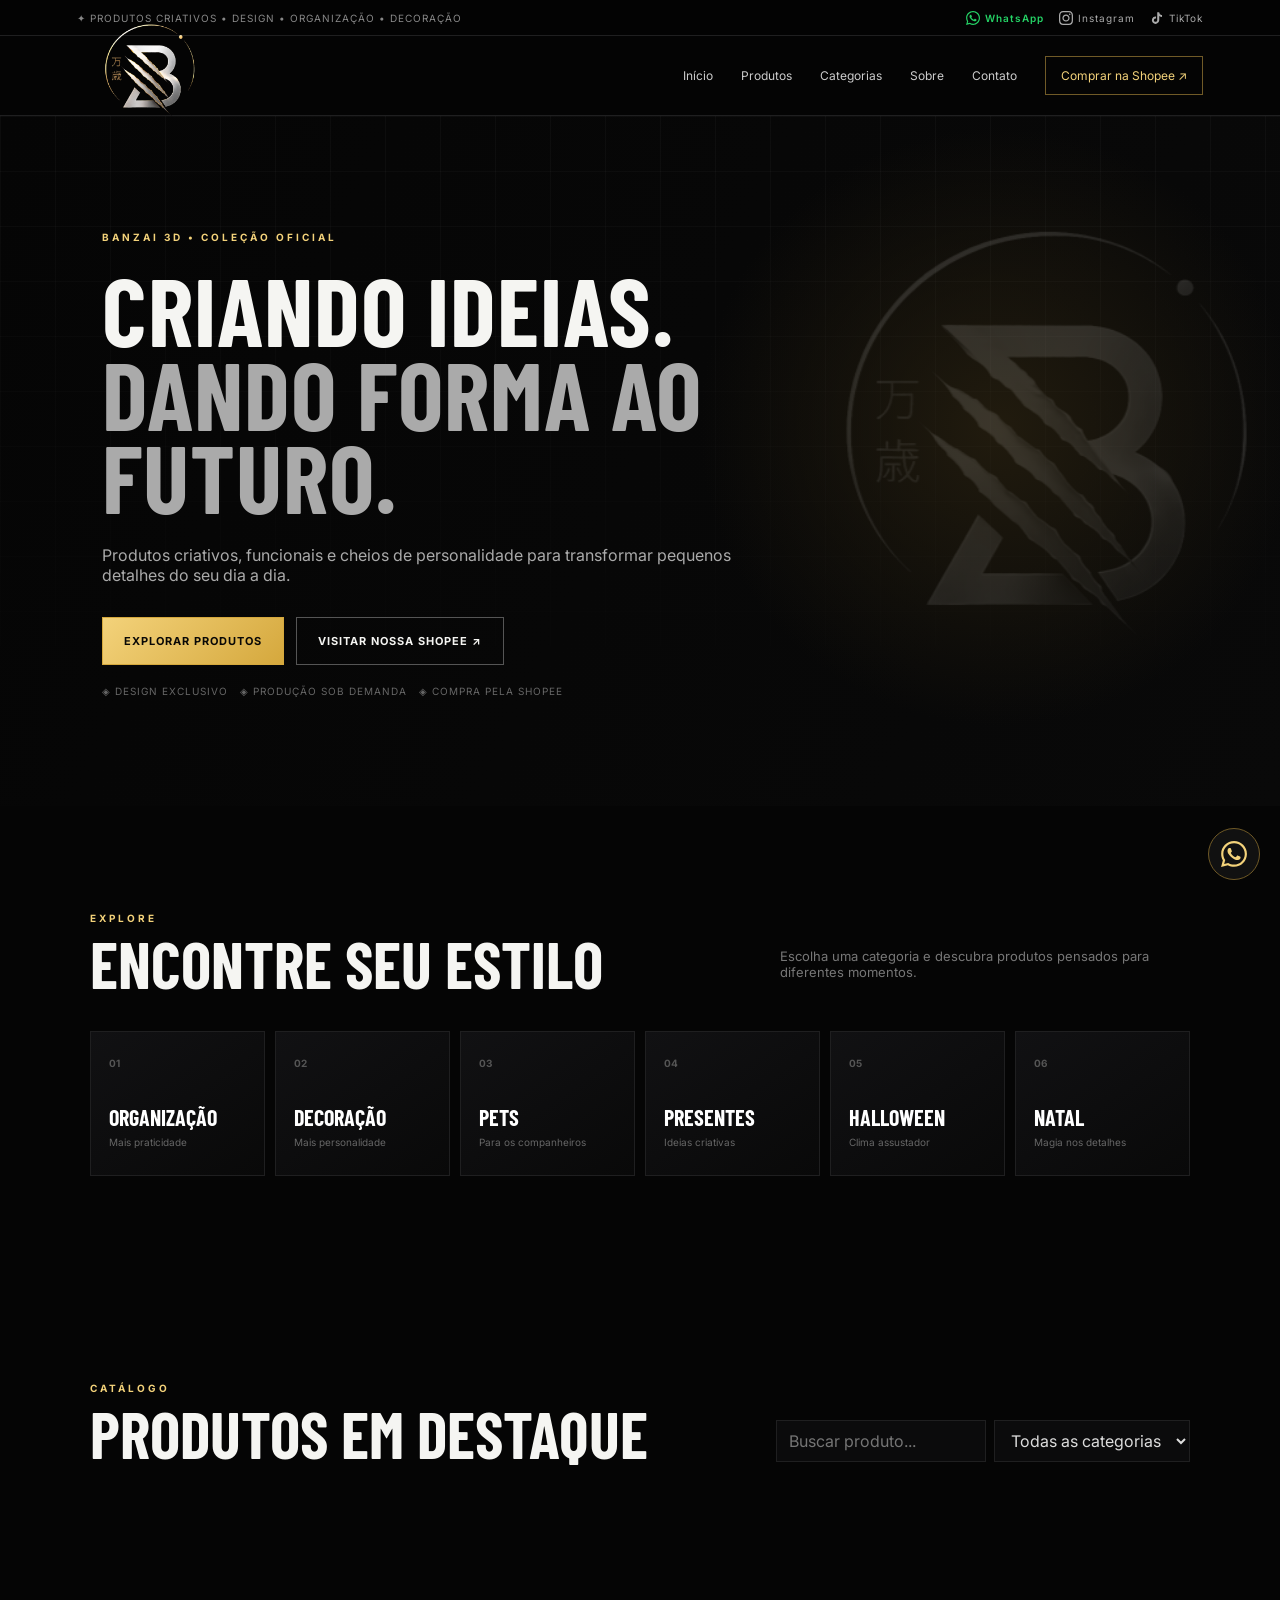
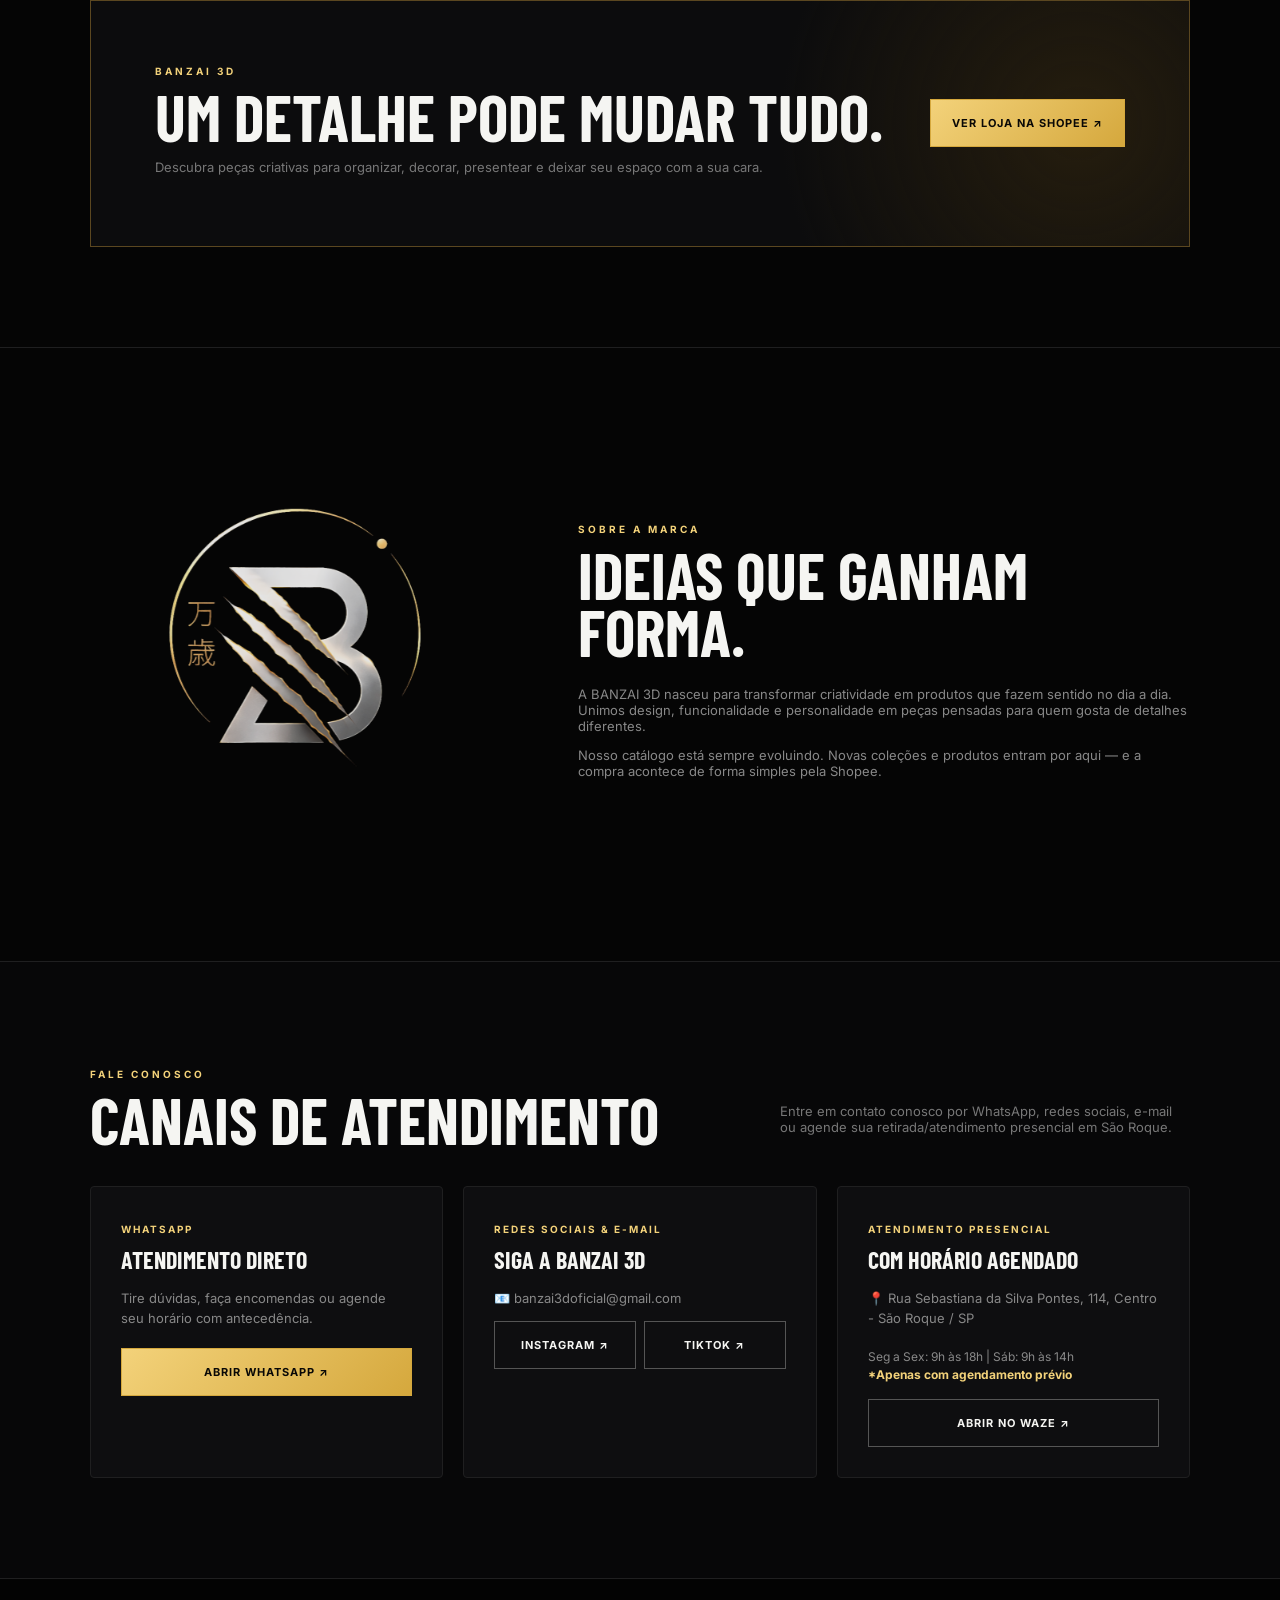
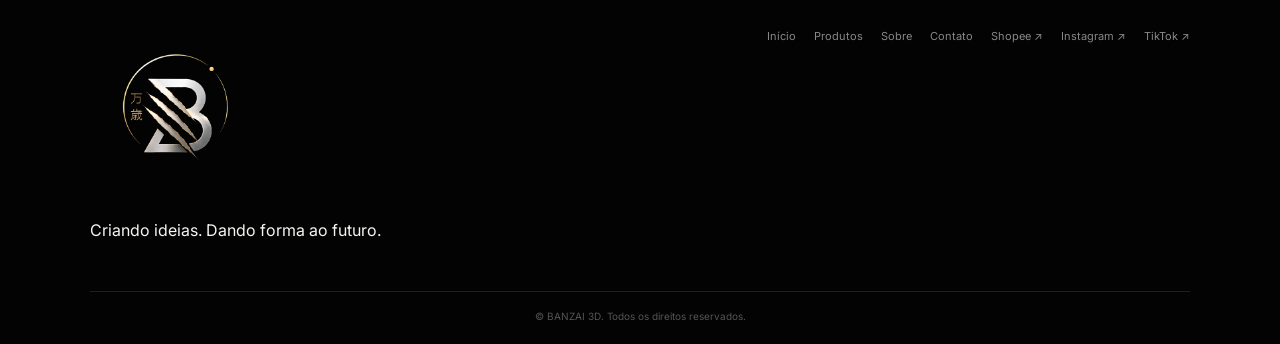
==== index.html @ be919927 "Update index.html" ====
<!doctype html>
<html lang="pt-BR">
<head>
<meta charset="utf-8"><meta name="viewport" content="width=device-width,initial-scale=1">
<meta name="description" content="BANZAI 3D — produtos criativos, funcionais e personalizados.">
<meta name="theme-color" content="#050505"><title>BANZAI 3D | Criando ideias. Dando forma ao futuro.</title>
<link rel="icon" href="assets/logo-banzai3d.png"><link rel="stylesheet" href="style.css">
</head>
<body>
<div class="top-bar">
  <div class="top-bar-left">✦ PRODUTOS CRIATIVOS • DESIGN • ORGANIZAÇÃO • DECORAÇÃO</div>
  <div class="top-bar-social">
    <a href="https://wa.me/5511988504332?text=Olá!%20Vim%20pelo%20site%20da%20BANZAI%203D." target="_blank" class="top-wa-btn" title="Fale pelo WhatsApp">
      <svg width="14" height="14" viewBox="0 0 24 24" fill="currentColor"><path d="M.057 24l1.687-6.163c-1.041-1.804-1.588-3.849-1.587-5.946.003-6.556 5.338-11.891 11.893-11.891 3.181.001 6.167 1.24 8.413 3.488 2.245 2.248 3.481 5.236 3.48 8.414-.003 6.557-5.338 11.892-11.893 11.892-1.99-.001-3.951-.5-5.688-1.448l-6.305 1.654zm6.597-3.807c1.676.995 3.276 1.591 5.392 1.592 5.448 0 9.886-4.434 9.889-9.885.002-5.462-4.415-9.89-9.881-9.892-5.452 0-9.887 4.434-9.889 9.884-.001 2.225.651 3.891 1.746 5.634l-.999 3.648 3.742-.981zm11.387-5.464c-.074-.124-.272-.198-.57-.347-.297-.149-1.758-.868-2.031-.967-.272-.099-.47-.149-.669.149-.198.297-.768.967-.941 1.165-.173.198-.347.223-.644.074-.297-.149-1.255-.462-2.39-1.475-.883-.788-1.48-1.761-1.653-2.059-.173-.297-.018-.458.13-.606.134-.133.297-.347.446-.521.151-.172.2-.296.3-.495.099-.198.05-.372-.025-.521-.075-.148-.669-1.611-.916-2.206-.242-.579-.487-.501-.669-.51l-.57-.01c-.198 0-.52.074-.792.372s-1.04 1.016-1.04 2.479 1.065 2.876 1.213 3.074c.149.198 2.095 3.2 5.076 4.487.709.306 1.263.489 1.694.626.712.226 1.36.194 1.872.118.571-.085 1.758-.719 2.006-1.413.248-.695.248-1.29.173-1.414z"/></path></svg>
      <span>WhatsApp</span>
    </a>
    <a href="https://www.instagram.com/banzai3doficial" target="_blank" title="Instagram">
      <svg width="14" height="14" viewBox="0 0 24 24" fill="currentColor"><path d="M12 2.163c3.204 0 3.584.012 4.85.07 3.252.148 4.771 1.691 4.919 4.919.058 1.265.069 1.645.069 4.849 0 3.205-.012 3.584-.069 4.849-.149 3.225-1.664 4.771-4.919 4.919-1.266.058-1.644.07-4.85.07-3.204 0-3.584-.012-4.849-.07-3.26-.149-4.771-1.699-4.919-4.92-.058-1.265-.07-1.644-.07-4.849 0-3.204.013-3.583.07-4.849.149-3.227 1.664-4.771 4.919-4.919 1.266-.057 1.645-.069 4.849-.069zm0-2.163c-3.259 0-3.667.014-4.947.072-4.358.2-6.78 2.618-6.98 6.98-.059 1.281-.073 1.689-.073 4.948 0 3.259.014 3.668.072 4.948.2 4.358 2.618 6.78 6.98 6.98 1.281.058 1.689.072 4.948.072 3.259 0 3.668-.014 4.948-.072 4.354-.2 6.782-2.618 6.979-6.98.059-1.28.073-1.689.073-4.948 0-3.259-.014-3.667-.072-4.947-.196-4.354-2.617-6.78-6.979-6.98-1.281-.059-1.69-.073-4.949-.073zm0 5.838c-3.403 0-6.162 2.759-6.162 6.162s2.759 6.163 6.162 6.163 6.162-2.759 6.162-6.163c0-3.403-2.759-6.162-6.162-6.162zm0 10.162c-2.209 0-4-1.79-4-4 0-2.209 1.791-4 4-4s4 1.791 4 4c0 2.21-1.791 4-4 4zm6.406-11.845c-.796 0-1.441.645-1.441 1.44s.645 1.44 1.441 1.44c.795 0 1.439-.645 1.439-1.44s-.644-1.44-1.439-1.44z"/></svg>
      <span>Instagram</span>
    </a>
    <a href="https://www.tiktok.com/@banzai3doficial" target="_blank" title="TikTok">
      <svg width="14" height="14" viewBox="0 0 24 24" fill="currentColor"><path d="M19.59 6.69a4.83 4.83 0 0 1-3.77-4.25V2h-3.45v13.67a2.89 2.89 0 0 1-5.2 1.74 2.89 2.89 0 0 1 2.31-4.64 2.93 2.93 0 0 1 .88.13V9.4a6.84 6.84 0 0 0-1-.05A6.33 6.33 0 0 0 5 20.1a6.34 6.34 0 0 0 10.86-4.43v-7a8.16 8.16 0 0 0 4.77 1.52v-3.4a4.85 4.85 0 0 1-1-.1z"/></svg>
      <span>TikTok</span>
    </a>
  </div>
</div>
<header><a class="brand" href="#inicio"><img src="assets/logo-banzai3d.png" alt="BANZAI 3D"></a><button class="menu" aria-label="Menu">☰</button>
<nav><a href="#inicio">Início</a><a href="#produtos">Produtos</a><a href="#categorias">Categorias</a><a href="#sobre">Sobre</a><a href="#contato">Contato</a><a class="shop" href="https://shopee.com.br/shop/1079674578" target="_blank" rel="noopener">Comprar na Shopee ↗</a></nav></header>
<main id="inicio">
<section class="hero"><div class="gridbg"></div><div class="hero-copy"><small>BANZAI 3D • COLEÇÃO OFICIAL</small><h1>CRIANDO IDEIAS.<br><em>DANDO FORMA AO FUTURO.</em></h1><p>Produtos criativos, funcionais e cheios de personalidade para transformar pequenos detalhes do seu dia a dia.</p><div class="actions"><a class="btn gold" href="#produtos">Explorar produtos</a><a class="btn" href="https://shopee.com.br/shop/1079674578" target="_blank" rel="noopener">Visitar nossa Shopee ↗</a></div><div class="trust">◈ Design exclusivo &nbsp; ◈ Produção sob demanda &nbsp; ◈ Compra pela Shopee</div></div><img class="hero-logo" src="assets/logo-banzai3d.png" alt=""></section>
<section class="section" id="categorias"><div class="heading"><div><small>EXPLORE</small><h2>Encontre seu estilo</h2></div><p>Escolha uma categoria e descubra produtos pensados para diferentes momentos.</p></div><div class="cats">
<button data-cat="organização"><b>01</b><strong>Organização</strong><span>Mais praticidade</span></button><button data-cat="decoração"><b>02</b><strong>Decoração</strong><span>Mais personalidade</span></button><button data-cat="pets"><b>03</b><strong>Pets</strong><span>Para os companheiros</span></button><button data-cat="presentes"><b>04</b><strong>Presentes</strong><span>Ideias criativas</span></button><button data-cat="halloween"><b>05</b><strong>Halloween</strong><span>Clima assustador</span></button><button data-cat="natal"><b>06</b><strong>Natal</strong><span>Magia nos detalhes</span></button>
</div></section>
<section class="section products" id="produtos"><div class="heading"><div><small>CATÁLOGO</small><h2>Produtos em destaque</h2></div><div class="tools"><input id="search" type="search" placeholder="Buscar produto..."><select id="filter"><option value="todos">Todas as categorias</option><option>organização</option><option>decoração</option><option>pets</option><option>presentes</option><option>halloween</option><option>natal</option></select></div></div><div id="productGrid" class="products-grid"></div><div id="empty" class="empty" hidden>⌕<h3>Nenhum produto encontrado</h3><p>Tente outro termo ou categoria.</p></div></section>
<section class="cta"><div><small>BANZAI 3D</small><h2>Um detalhe pode mudar tudo.</h2><p>Descubra peças criativas para organizar, decorar, presentear e deixar seu espaço com a sua cara.</p></div><a class="btn gold" href="https://shopee.com.br/shop/1079674578" target="_blank" rel="noopener">Ver loja na Shopee ↗</a></section>
<section class="section about" id="sobre"><div class="about-img"><img src="assets/logo-banzai3d.png" alt="Logo BANZAI 3D"></div><div><small>SOBRE A MARCA</small><h2>Ideias que ganham forma.</h2><p>A BANZAI 3D nasceu para transformar criatividade em produtos que fazem sentido no dia a dia. Unimos design, funcionalidade e personalidade em peças pensadas para quem gosta de detalhes diferentes.</p><p>Nosso catálogo está sempre evoluindo. Novas coleções e produtos entram por aqui — e a compra acontece de forma simples pela Shopee.</p></div></section>

<!-- SEÇÃO CONTATO -->
<section class="section contact-section" id="contato">
  <div class="heading">
    <div><small>FALE CONOSCO</small><h2>Canais de Atendimento</h2></div>
    <p>Entre em contato conosco por WhatsApp, redes sociais, e-mail ou agende sua retirada/atendimento presencial em São Roque.</p>
  </div>
  <div class="contact-grid">
    <div class="contact-card">
      <small>WHATSAPP</small>
      <h3>Atendimento Direto</h3>
      <p>Tire dúvidas, faça encomendas ou agende seu horário com antecedência.</p>
      <a href="https://wa.me/5511988504332?text=Olá!%20Vim%20pelo%20site%20da%20BANZAI%203D." target="_blank" class="btn gold" style="width:100%; justify-content:center;">Abrir WhatsApp ↗</a>
    </div>
    <div class="contact-card">
      <small>REDES SOCIAIS & E-MAIL</small>
      <h3>Siga a Banzai 3D</h3>
      <p style="margin-bottom:12px;">📧 banzai3doficial@gmail.com</p>
      <div style="display:flex; gap:8px;">
        <a href="https://www.instagram.com/banzai3doficial" target="_blank" class="btn" style="flex:1; justify-content:center;">Instagram ↗</a>
        <a href="https://www.tiktok.com/@banzai3doficial" target="_blank" class="btn" style="flex:1; justify-content:center;">TikTok ↗</a>
      </div>
    </div>
    <div class="contact-card">
      <small>ATENDIMENTO PRESENCIAL</small>
      <h3>Com Horário Agendado</h3>
      <p>📍 Rua Sebastiana da Silva Pontes, 114, Centro - São Roque / SP</p>
      <p style="font-size:12px; color:#888; margin-bottom:15px;">Seg a Sex: 9h às 18h | Sáb: 9h às 14h<br><strong style="color:var(--gold2);">*Apenas com agendamento prévio</strong></p>
      <a href="https://waze.com/ul/h6gy6pqn6n" target="_blank" class="btn" style="width:100%; justify-content:center;">Abrir no Waze ↗</a>
    </div>
  </div>
</section>

</main>
<footer><div><img src="assets/logo-banzai3d.png" alt="BANZAI 3D"><p>Criando ideias. Dando forma ao futuro.</p></div><div class="links"><a href="#inicio">Início</a><a href="#produtos">Produtos</a><a href="#sobre">Sobre</a><a href="#contato">Contato</a><a href="https://shopee.com.br/shop/1079674578" target="_blank">Shopee ↗</a><a href="https://www.instagram.com/banzai3doficial" target="_blank">Instagram ↗</a><a href="https://www.tiktok.com/@banzai3doficial" target="_blank">TikTok ↗</a></div><div class="copy">© <span id="year"></span> BANZAI 3D. Todos os direitos reservados.</div></footer>
<a class="wa" href="https://wa.me/5511988504332?text=Olá%21%20Vim%20pelo%20site%20da%20BANZAI%203D%20e%20gostaria%20de%20saber%20mais%20sobre%20um%20produto." target="_blank" aria-label="WhatsApp">
  <svg width="26" height="26" viewBox="0 0 24 24" fill="currentColor">
    <path d="M.057 24l1.687-6.163c-1.041-1.804-1.588-3.849-1.587-5.946.003-6.556 5.338-11.891 11.893-11.891 3.181.001 6.167 1.24 8.413 3.488 2.245 2.248 3.481 5.236 3.48 8.414-.003 6.557-5.338 11.892-11.893 11.892-1.99-.001-3.951-.5-5.688-1.448l-6.305 1.654zm6.597-3.807c1.676.995 3.276 1.591 5.392 1.592 5.448 0 9.886-4.434 9.889-9.885.002-5.462-4.415-9.89-9.881-9.892-5.452 0-9.887 4.434-9.889 9.884-.001 2.225.651 3.891 1.746 5.634l-.999 3.648 3.742-.981zm11.387-5.464c-.074-.124-.272-.198-.57-.347-.297-.149-1.758-.868-2.031-.967-.272-.099-.47-.149-.669.149-.198.297-.768.967-.941 1.165-.173.198-.347.223-.644.074-.297-.149-1.255-.462-2.39-1.475-.883-.788-1.48-1.761-1.653-2.059-.173-.297-.018-.458.13-.606.134-.133.297-.347.446-.521.151-.172.2-.296.3-.495.099-.198.05-.372-.025-.521-.075-.148-.669-1.611-.916-2.206-.242-.579-.487-.501-.669-.51l-.57-.01c-.198 0-.52.074-.792.372s-1.04 1.016-1.04 2.479 1.065 2.876 1.213 3.074c.149.198 2.095 3.2 5.076 4.487.709.306 1.263.489 1.694.626.712.226 1.36.194 1.872.118.571-.085 1.758-.719 2.006-1.413.248-.695.248-1.29.173-1.414z"/>
  </svg>
</a>
---- style.css ----
@import url('https://fonts.googleapis.com/css2?family=Barlow+Condensed:wght@600;700;800&family=Inter:wght@400;500;600;700&display=swap');
:root{--bg:#050505;--card:#0e0e10;--txt:#f5f5f2;--muted:#8e8e8b;--gold:#d5a83d;--gold2:#f3d27a;--line:#1f1f20}*{box-sizing:border-box}html{scroll-behavior:smooth}body{margin:0;background:var(--bg);color:var(--txt);font-family:Inter,Arial,sans-serif}a{text-decoration:none;color:inherit}button,input,select{font:inherit}
.top-bar{height:36px;border-bottom:1px solid var(--line);display:flex;align-items:center;justify-content:space-between;padding:0 clamp(20px,6vw,90px);color:#888;font-size:10px;letter-spacing:1px;background:#030303}
.top-bar-social{display:flex;align-items:center;gap:15px}
.top-bar-social a{display:inline-flex;align-items:center;gap:5px;color:#aaa;transition:.2s}
.top-bar-social a:hover{color:var(--gold2)}
.top-wa-btn{color:#25d366!important;font-weight:600}
header{height:80px;padding:0 clamp(20px,6vw,90px);display:flex;align-items:center;justify-content:space-between;background:rgba(5,5,5,.9);backdrop-filter:blur(16px);border-bottom:1px solid var(--line);position:sticky;top:0;z-index:10}
.brand img{width:145px;display:block}nav{display:flex;gap:28px;align-items:center;font-size:12px;color:#ccc}nav a:hover{color:var(--gold2)}.shop{border:1px solid #705a27;padding:11px 15px;color:var(--gold2)!important}.menu{display:none;background:none;border:0;color:#fff;font-size:25px}
.hero{min-height:690px;padding:90px clamp(20px,8vw,130px);display:flex;align-items:center;position:relative;overflow:hidden;background:radial-gradient(circle at 78% 45%,#211b0e,transparent 28%),linear-gradient(115deg,#050505,#090909)}.gridbg{position:absolute;inset:0;opacity:.45;background-image:linear-gradient(#fff1 1px,transparent 1px),linear-gradient(90deg,#fff1 1px,transparent 1px);background-size:55px 55px;mask-image:linear-gradient(#000,transparent 90%)}.hero-copy{position:relative;z-index:2;max-width:790px}.hero small,.section small,.cta small{color:var(--gold2);font-weight:700;font-size:10px;letter-spacing:3px}.hero h1,h2,h3{font-family:'Barlow Condensed',Impact,sans-serif;text-transform:uppercase}.hero h1{font-size:clamp(58px,7.5vw,112px);line-height:.87;margin:22px 0 27px;letter-spacing:1px}.hero h1 em{font-style:normal;color:#aaa}.hero p{max-width:650px;color:#aaa;font-size:16px}.actions{display:flex;gap:12px;flex-wrap:wrap;margin:32px 0 20px}.btn{min-height:48px;padding:0 21px;display:inline-flex;align-items:center;justify-content:center;border:1px solid #555;font-size:11px;font-weight:700;letter-spacing:1px;text-transform:uppercase}.gold{background:linear-gradient(135deg,var(--gold2),var(--gold));border-color:var(--gold);color:#090806}.btn:hover{transform:translateY(-2px)}.trust{font-size:10px;color:#666;letter-spacing:1px;text-transform:uppercase}.hero-logo{position:absolute;z-index:1;right:-90px;width:min(54vw,650px);opacity:.12;filter:grayscale(1)}
.section{padding:100px clamp(20px,7vw,110px)}.heading{display:flex;justify-content:space-between;align-items:end;gap:30px;margin-bottom:38px}.heading h2,.about h2,.cta h2{font-size:clamp(45px,5vw,70px);line-height:.9;margin:9px 0 0}.heading>p{max-width:410px;color:#777;font-size:13px}
.cats{display:grid;grid-template-columns:repeat(6,1fr);gap:10px}.cats button{min-height:145px;text-align:left;padding:18px;background:linear-gradient(145deg,#111113,#090909);border:1px solid var(--line);color:#fff;cursor:pointer;transition:.2s}.cats button:hover{border-color:#8d6d2e;transform:translateY(-4px)}.cats b{display:block;color:#555;font-size:10px;margin-bottom:35px}.cats strong{display:block;font-family:'Barlow Condensed';font-size:22px;text-transform:uppercase}.cats span{color:#666;font-size:10px}
.tools{display:flex;gap:8px}.tools input,.tools select{height:42px;background:#0b0b0c;border:1px solid var(--line);color:#ddd;padding:0 12px;outline:0}.tools input{width:210px}
.products-grid{display:grid;grid-template-columns:repeat(4,1fr);gap:15px}.product{background:var(--card);border:1px solid var(--line);overflow:hidden;transition:.25s}.product:hover{transform:translateY(-4px);border-color:#755e2b}.pic{aspect-ratio:1;background:radial-gradient(circle,#202023,#090909);display:grid;place-items:center;overflow:hidden}.pic img{width:100%;height:100%;object-fit:cover;transition:.4s}.product:hover .pic img{transform:scale(1.04)}.placeholder{font:800 44px 'Barlow Condensed';color:#29292b}.body{padding:17px}.tag{font-size:9px;letter-spacing:2px;text-transform:uppercase;color:var(--gold2)}.body h3{font-size:24px;line-height:1;margin:7px 0}.body p{font-size:11px;color:#777;min-height:35px}.bottom{border-top:1px solid var(--line);margin-top:14px;padding-top:13px;display:flex;justify-content:space-between;align-items:center}.price{font-weight:700}.buy{font-size:9px;color:var(--gold2);font-weight:700;text-transform:uppercase;letter-spacing:1px}
.empty{text-align:center;padding:70px;border:1px dashed var(--line);color:#777}.empty:first-letter{font-size:40px}
.cta{margin:0 clamp(20px,7vw,110px) 100px;padding:58px clamp(25px,5vw,70px);border:1px solid #5b4720;background:radial-gradient(circle at 90%,#251d0e,transparent 30%),#0c0c0d;display:flex;align-items:center;justify-content:space-between;gap:30px}.cta p{max-width:650px;color:#777;font-size:13px}
.about{border-top:1px solid var(--line);display:grid;grid-template-columns:1fr 1.5fr;gap:80px;align-items:center}.about-img{text-align:center}.about-img img{max-width:430px;width:100%;opacity:.9}.about p{max-width:720px;color:#888;font-size:13px}.about h2{margin-bottom:25px}
.contact-section{border-top:1px solid var(--line);background:#070708}
.contact-grid{display:grid;grid-template-columns:repeat(3,1fr);gap:20px;margin-top:35px}
.contact-card{background:var(--card);border:1px solid var(--line);padding:30px;border-radius:4px}
.contact-card small{color:var(--gold2);font-weight:700;font-size:10px;letter-spacing:2px}
.contact-card h3{font-family:'Barlow Condensed';font-size:24px;margin:8px 0 15px;text-transform:uppercase}
.contact-card p{color:#888;font-size:13px;margin-bottom:20px;line-height:1.5}
footer{border-top:1px solid var(--line);padding:50px clamp(20px,7vw,110px) 22px;display:grid;grid-template-columns:1fr 1fr;gap:35px;background:#030303}footer img{width:170px}.links{display:flex;gap:18px;justify-content:flex-end;flex-wrap:wrap;font-size:11px;color:#888}.copy{grid-column:1/-1;border-top:1px solid var(--line);padding-top:18px;text-align:center;color:#555;font-size:10px}
.wa{position:fixed;right:20px;bottom:20px;width:52px;height:52px;border:1px solid #705a27;border-radius:50%;background:#111;display:grid;place-items:center;color:var(--gold2);font-size:25px;z-index:20}
@media(max-width:1000px){.cats{grid-template-columns:repeat(3,1fr)}.products-grid{grid-template-columns:repeat(2,1fr)}.contact-grid{grid-template-columns:1fr}.hero-logo{right:-180px}}
@media(max-width:700px){.top-bar{flex-direction:column;height:auto;padding:8px 15px;gap:5px}.top-bar-left{display:none}header{height:68px}.brand img{width:125px}.menu{display:block}nav{display:none;position:absolute;top:68px;left:0;right:0;background:#070707;padding:10px 22px;flex-direction:column;align-items:stretch;gap:0;border-bottom:1px solid var(--line)}nav.open{display:flex}nav a{padding:14px 0;border-bottom:1px solid #151515}.hero{min-height:650px;padding:70px 22px}.hero h1{font-size:55px}.hero-logo{right:-250px;opacity:.08}.section{padding:70px 20px}.heading{display:block}.tools{margin-top:20px}.tools input{width:100%}.tools select{width:100%}.cats{grid-template-columns:1fr 1fr}.products-grid{grid-template-columns:1fr 1fr;gap:9px}.body{padding:12px}.body h3{font-size:20px}.body p{font-size:10px}.bottom{display:block}.buy{display:block;margin-top:7px}.cta{margin:0 20px 70px;display:block;padding:40px 25px}.cta .btn{margin-top:20px}.about{grid-template-columns:1fr;gap:35px}footer{grid-template-columns:1fr}.links{justify-content:flex-start}.copy{grid-column:1}}
@media(max-width:430px){.products-grid{grid-template-columns:1fr}.hero h1{font-size:49px}.cats{grid-template-columns:1fr 1fr}.cats button{min-height:120px}.tools{display:grid}}
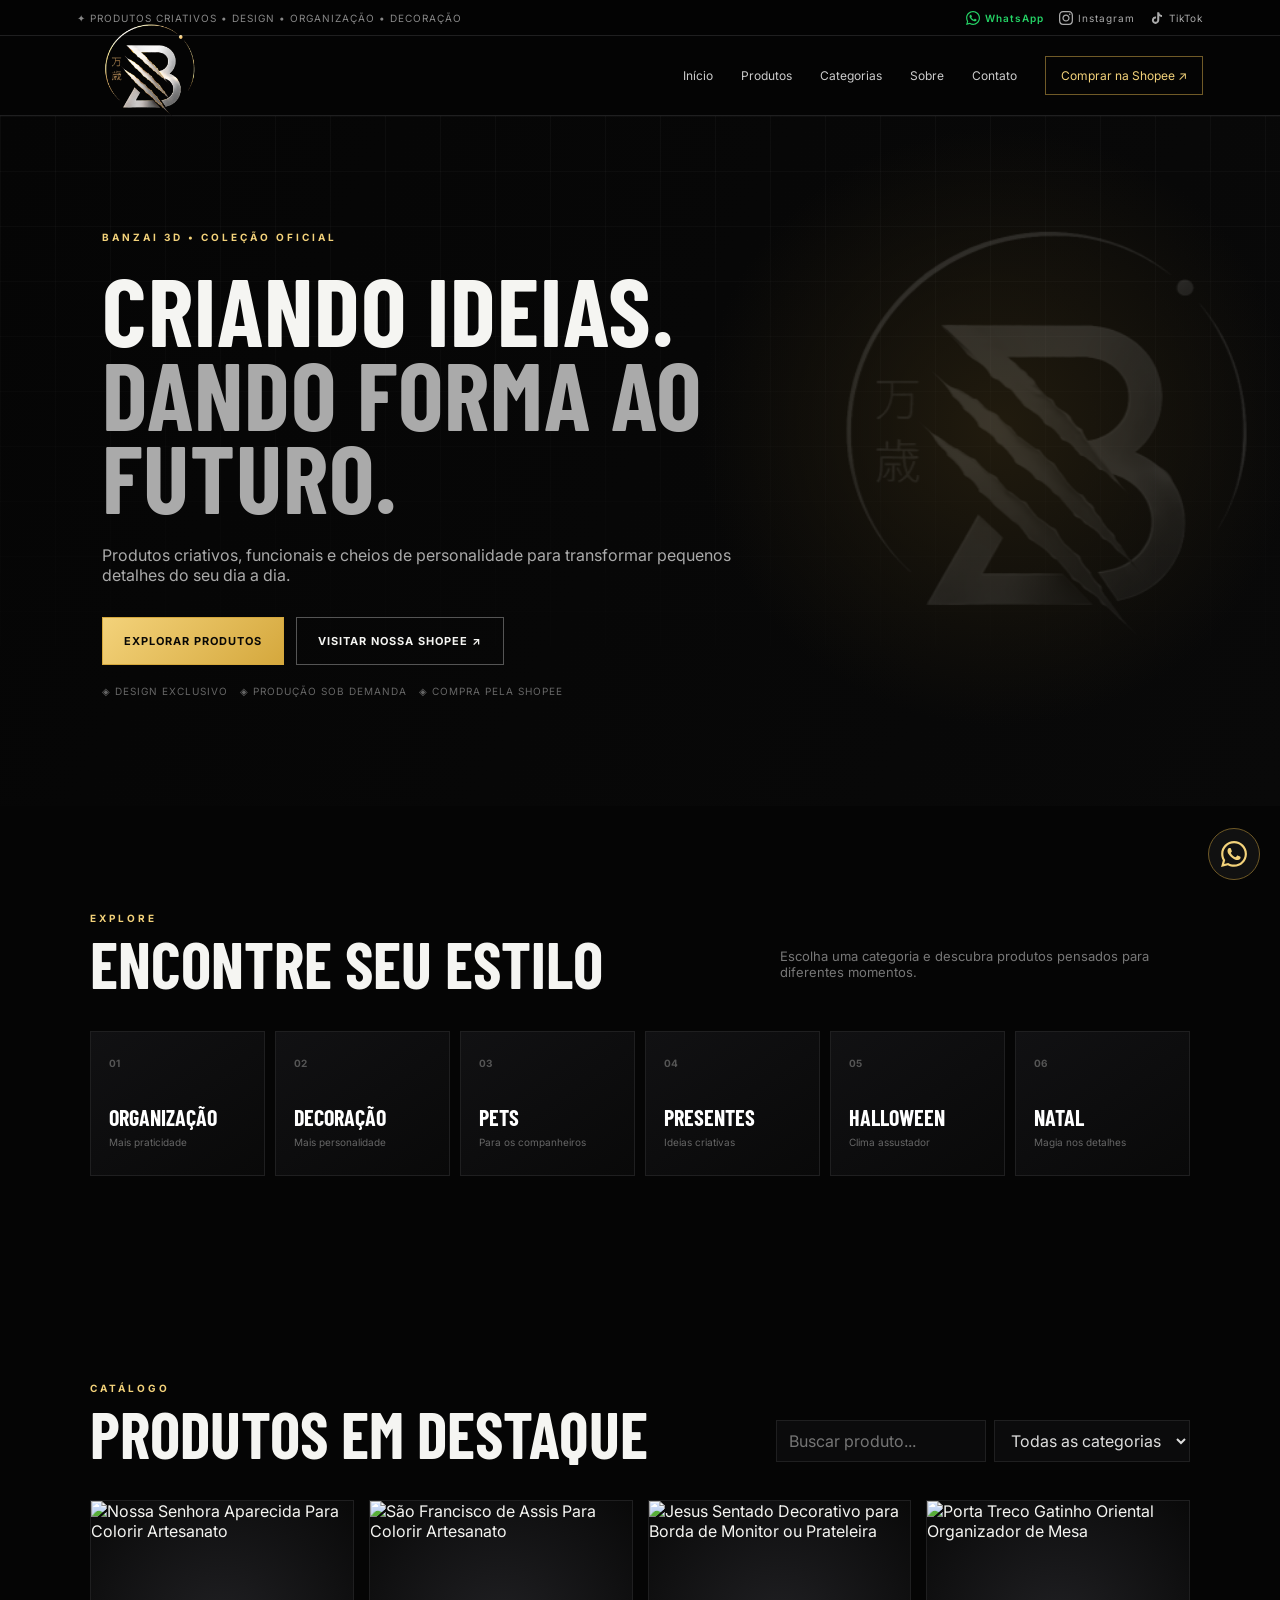
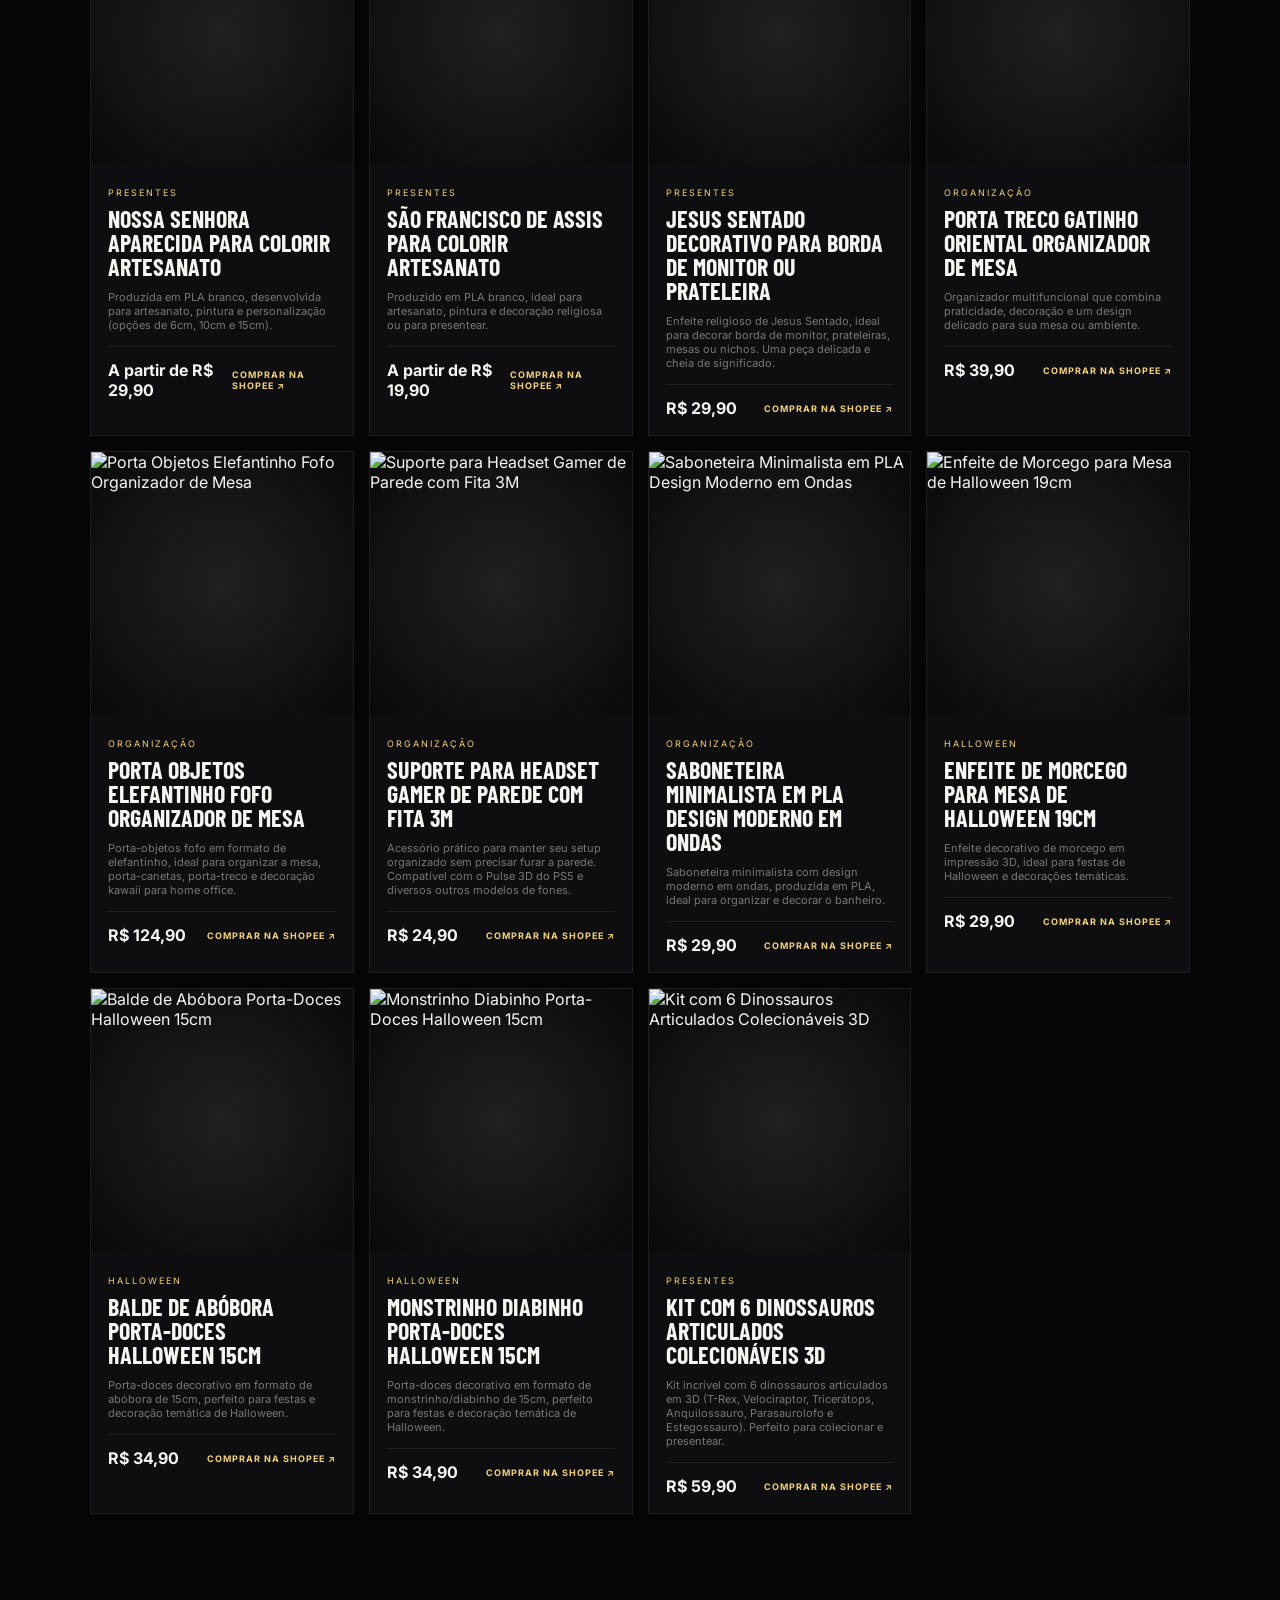
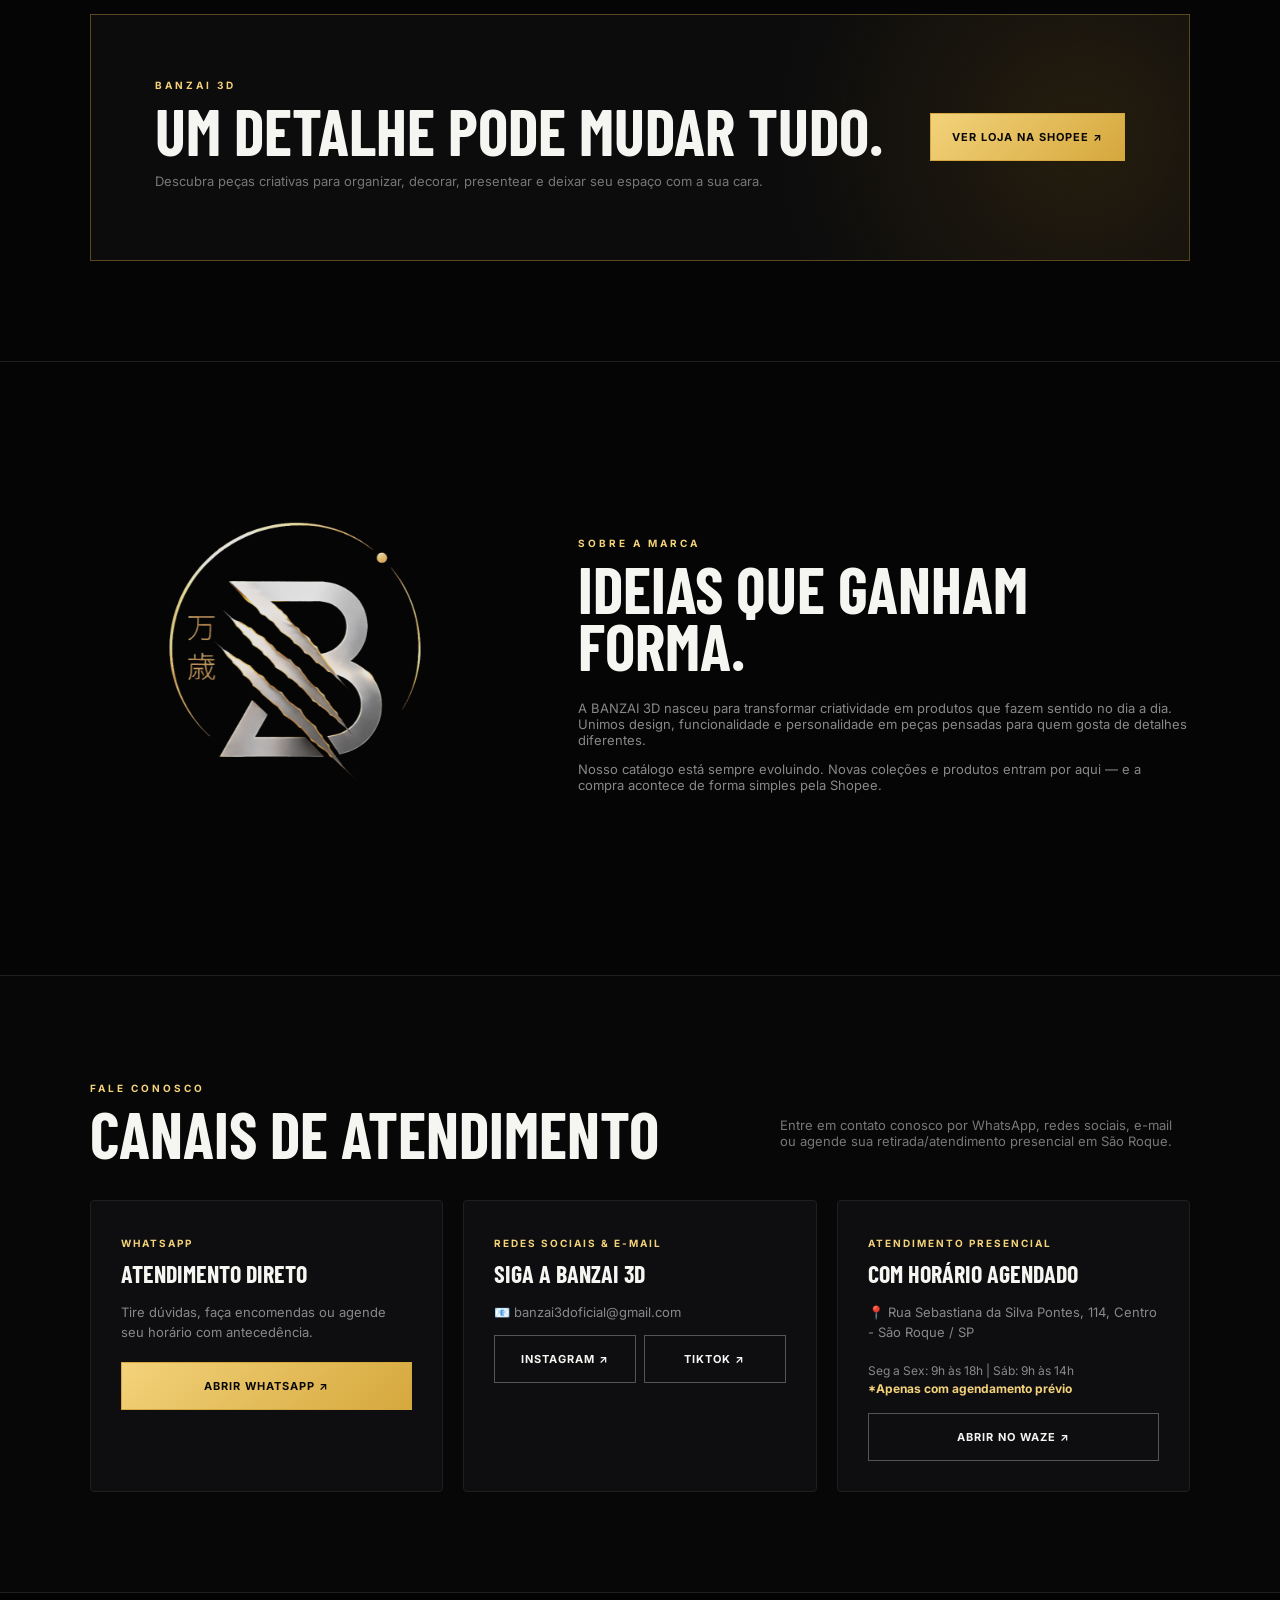
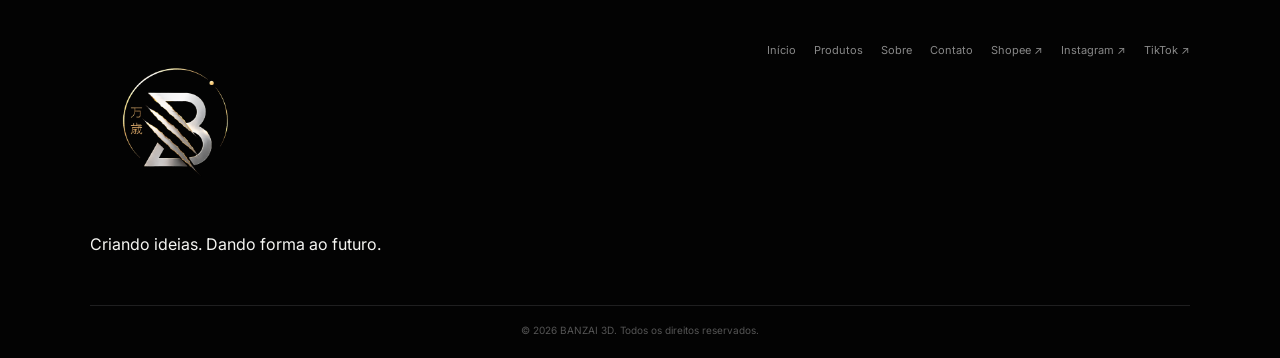
==== commit 6562c7ee: "Update index.html" ====
--- a/index.html
+++ b/index.html
@@ -74,3 +74,6 @@
     <path d="M.057 24l1.687-6.163c-1.041-1.804-1.588-3.849-1.587-5.946.003-6.556 5.338-11.891 11.893-11.891 3.181.001 6.167 1.24 8.413 3.488 2.245 2.248 3.481 5.236 3.48 8.414-.003 6.557-5.338 11.892-11.893 11.892-1.99-.001-3.951-.5-5.688-1.448l-6.305 1.654zm6.597-3.807c1.676.995 3.276 1.591 5.392 1.592 5.448 0 9.886-4.434 9.889-9.885.002-5.462-4.415-9.89-9.881-9.892-5.452 0-9.887 4.434-9.889 9.884-.001 2.225.651 3.891 1.746 5.634l-.999 3.648 3.742-.981zm11.387-5.464c-.074-.124-.272-.198-.57-.347-.297-.149-1.758-.868-2.031-.967-.272-.099-.47-.149-.669.149-.198.297-.768.967-.941 1.165-.173.198-.347.223-.644.074-.297-.149-1.255-.462-2.39-1.475-.883-.788-1.48-1.761-1.653-2.059-.173-.297-.018-.458.13-.606.134-.133.297-.347.446-.521.151-.172.2-.296.3-.495.099-.198.05-.372-.025-.521-.075-.148-.669-1.611-.916-2.206-.242-.579-.487-.501-.669-.51l-.57-.01c-.198 0-.52.074-.792.372s-1.04 1.016-1.04 2.479 1.065 2.876 1.213 3.074c.149.198 2.095 3.2 5.076 4.487.709.306 1.263.489 1.694.626.712.226 1.36.194 1.872.118.571-.085 1.758-.719 2.006-1.413.248-.695.248-1.29.173-1.414z"/>
   </svg>
 </a>
+<script src="script.js"></script>
+</body>
+</html>
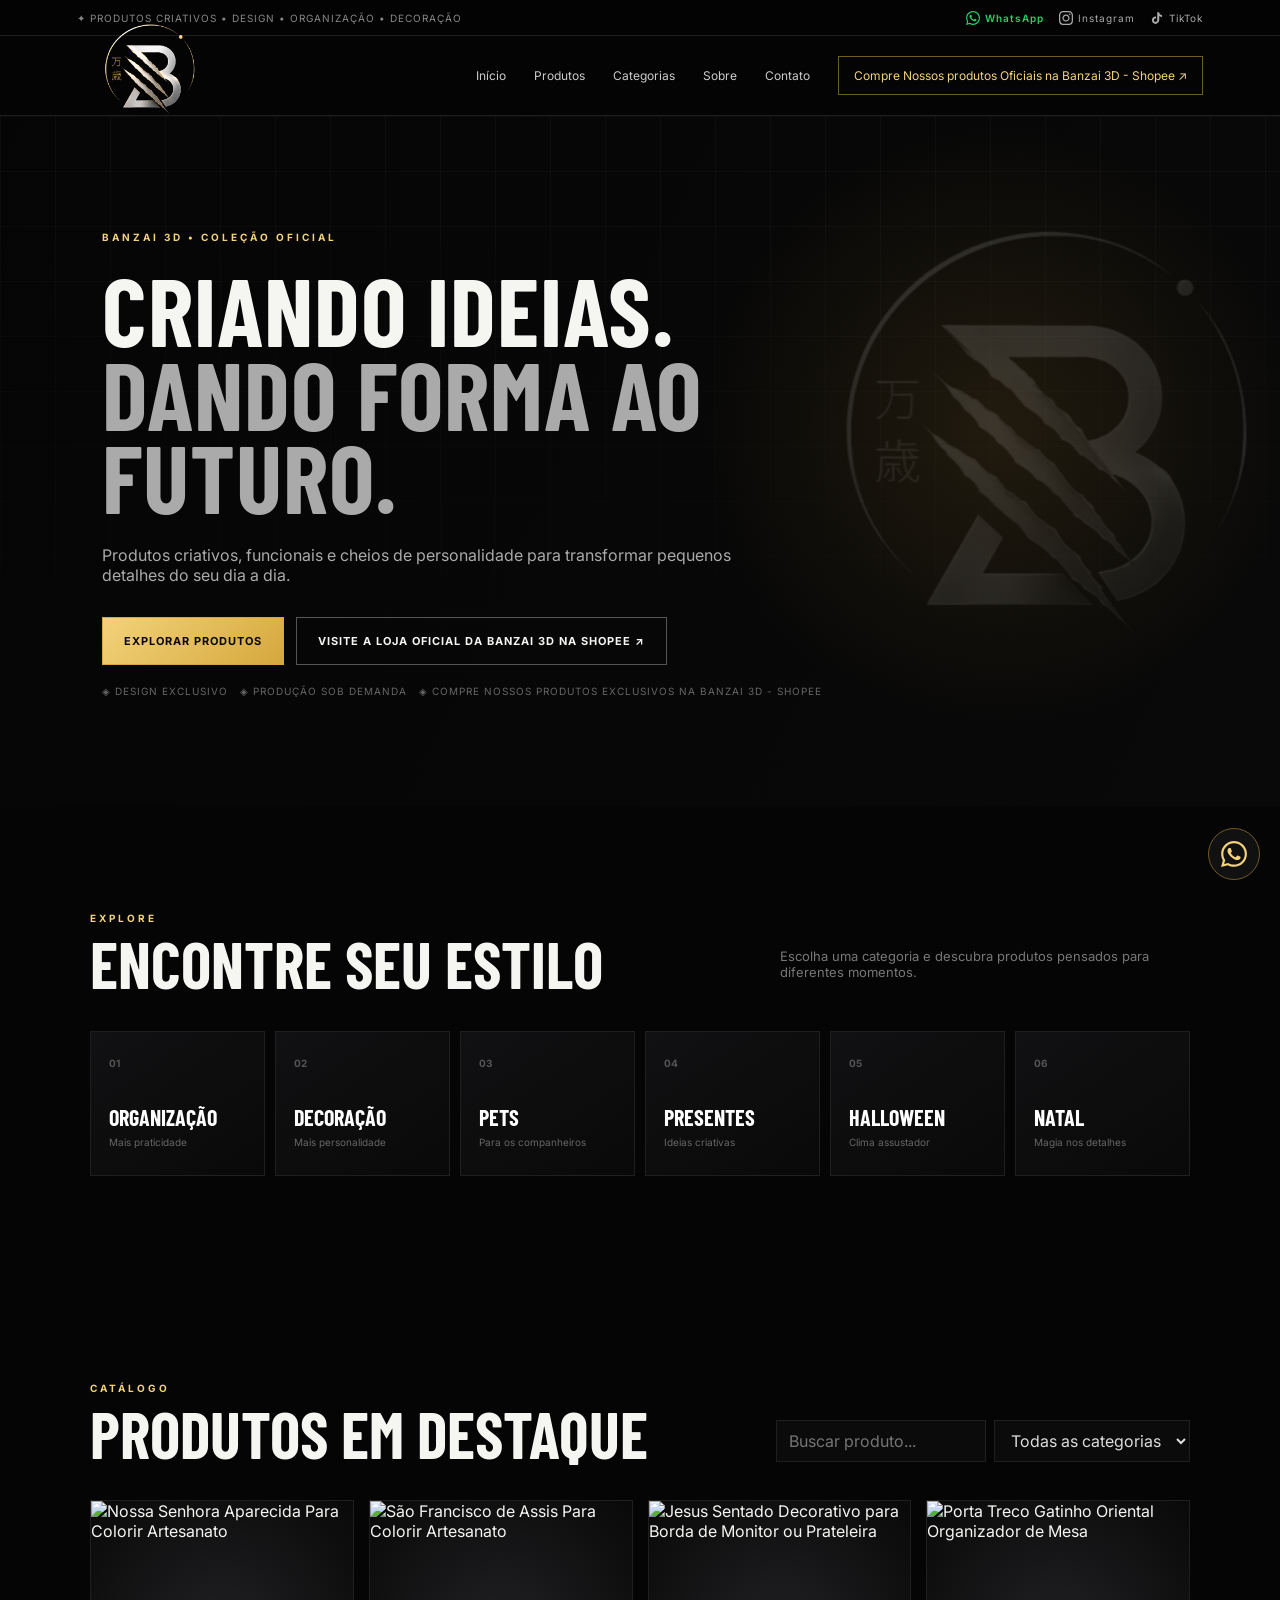
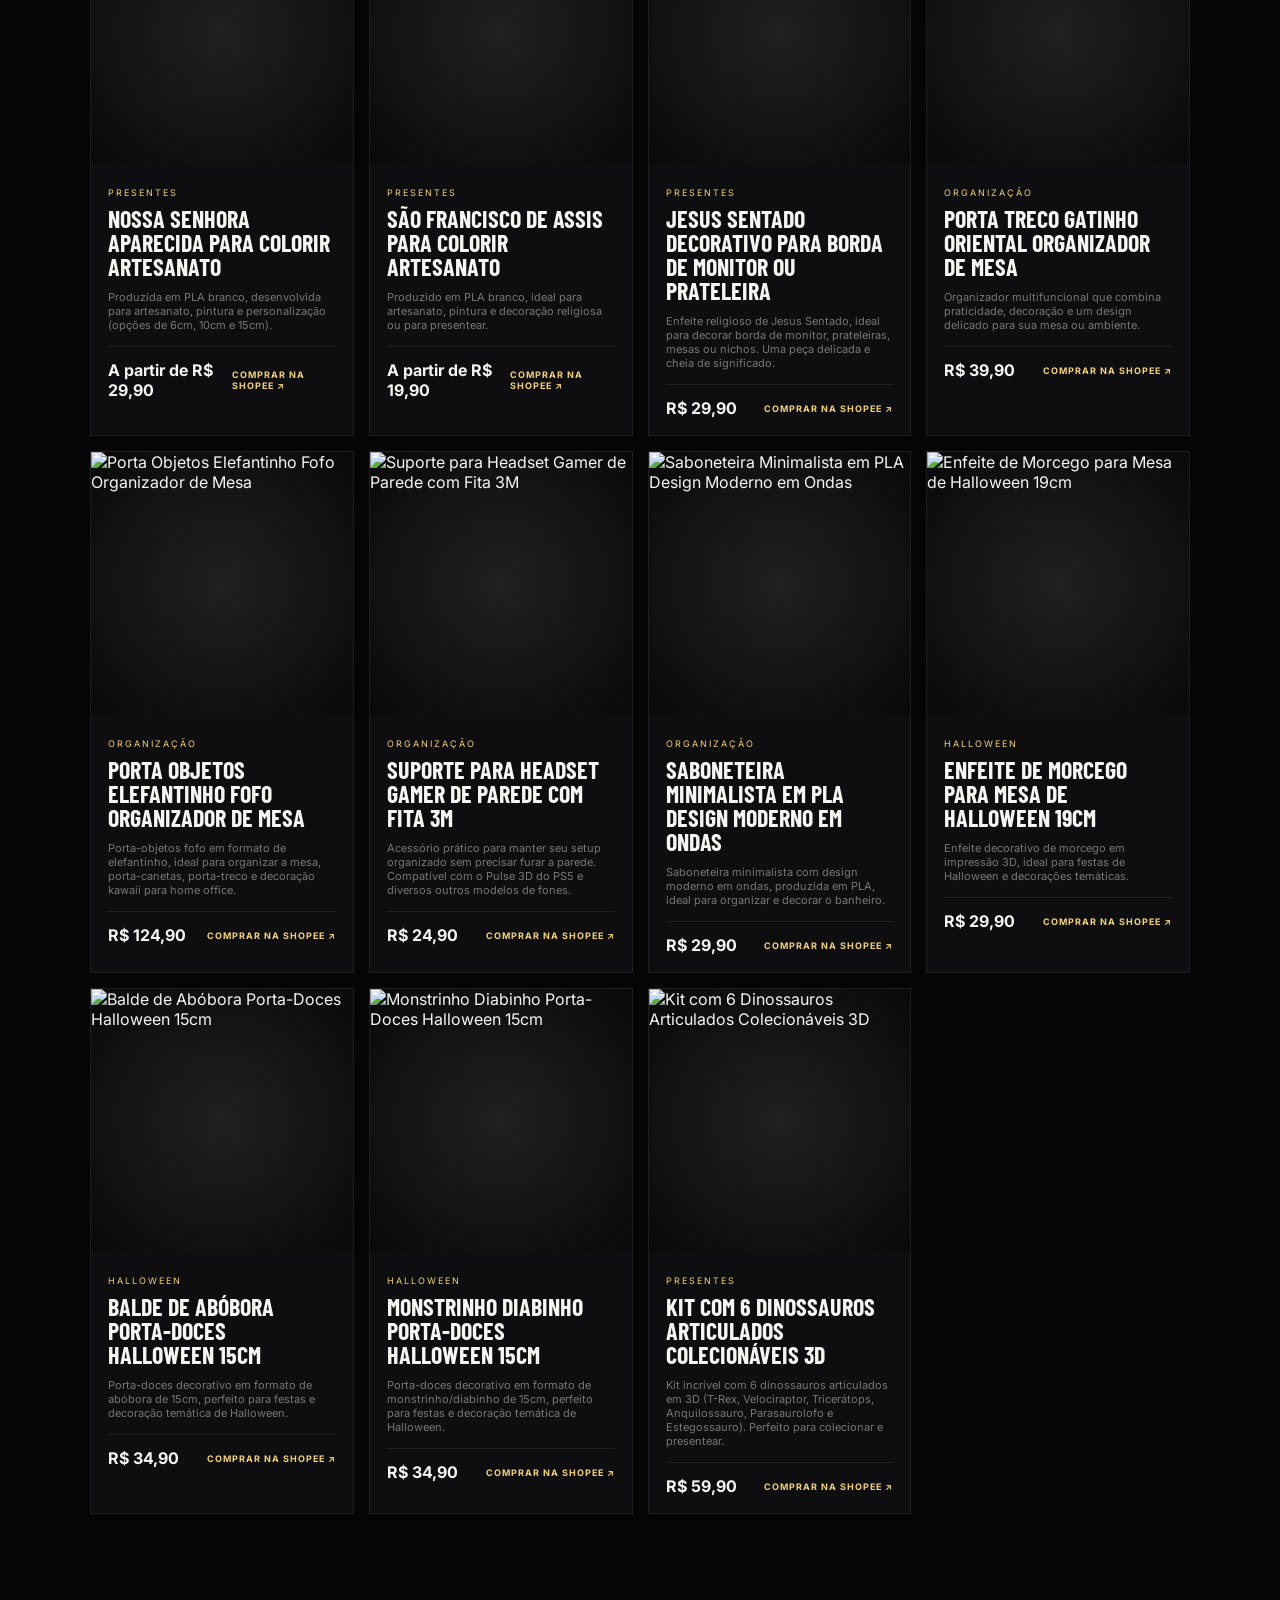
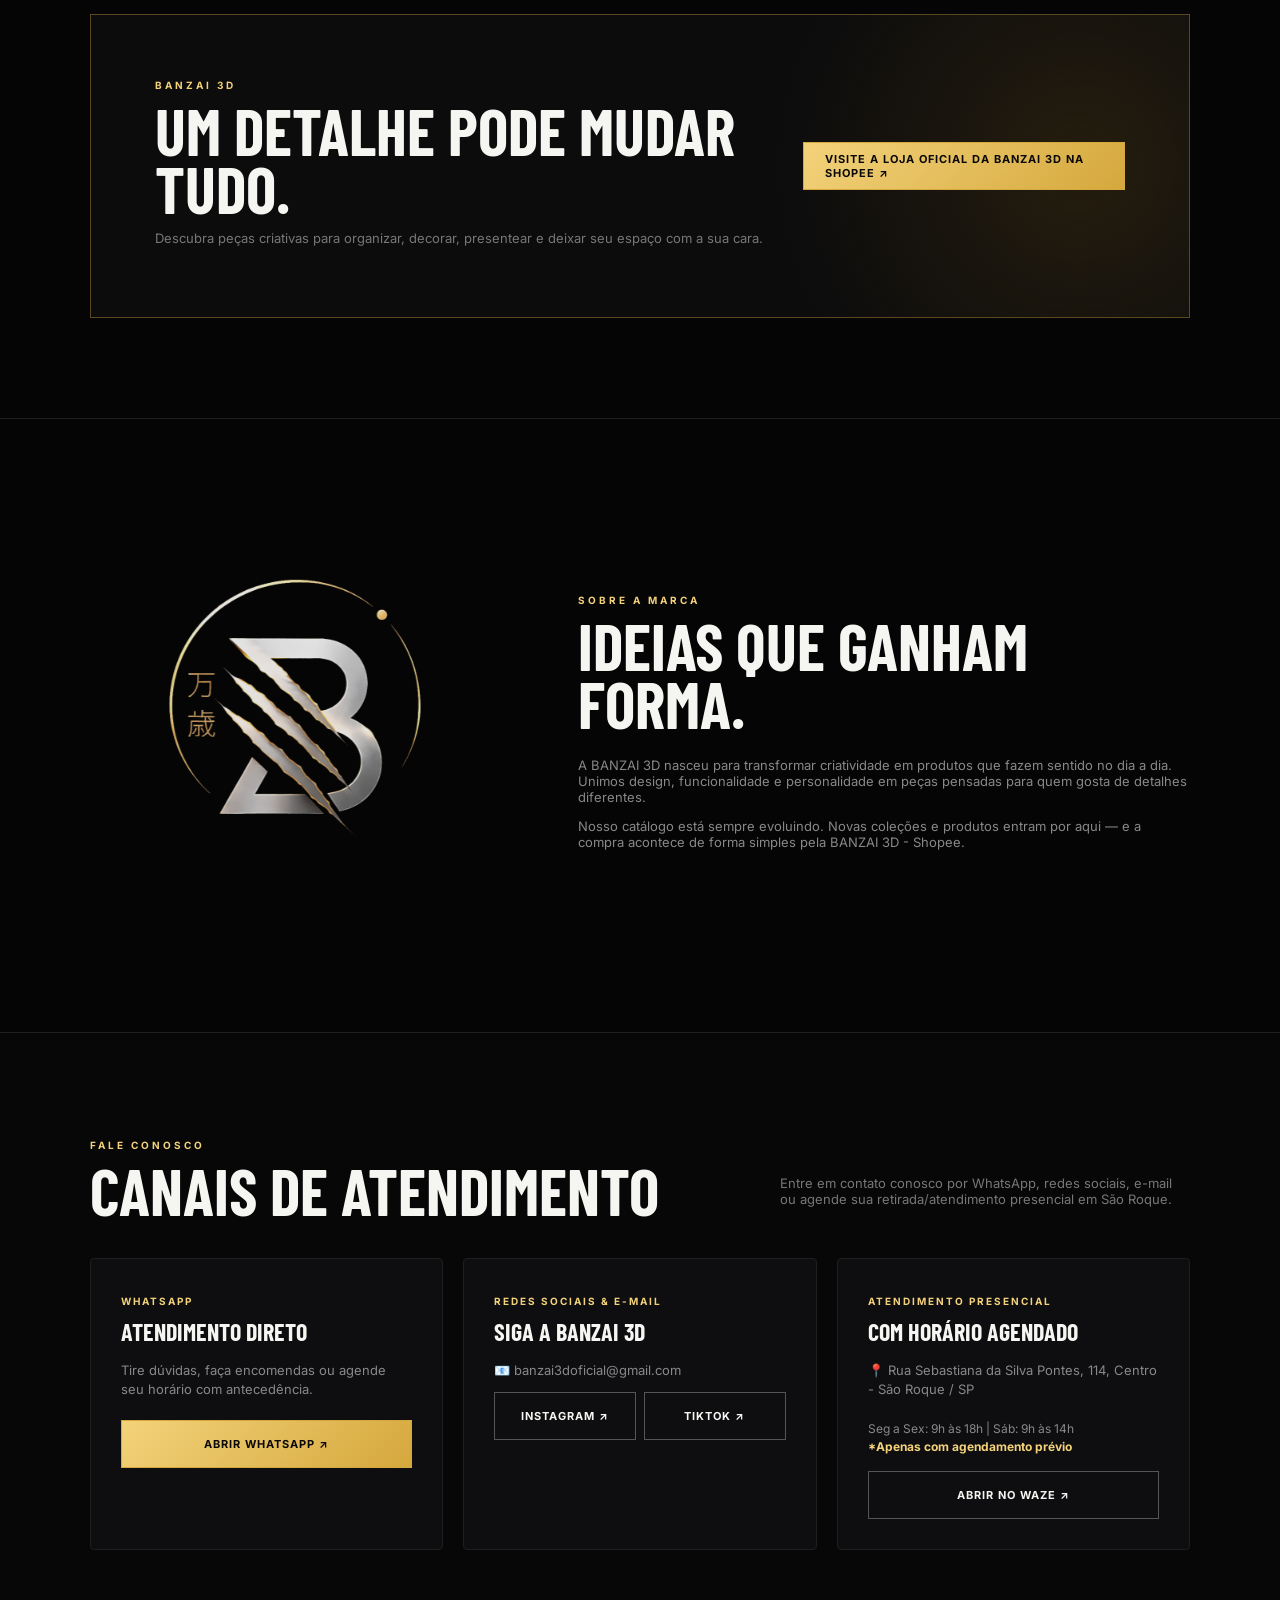
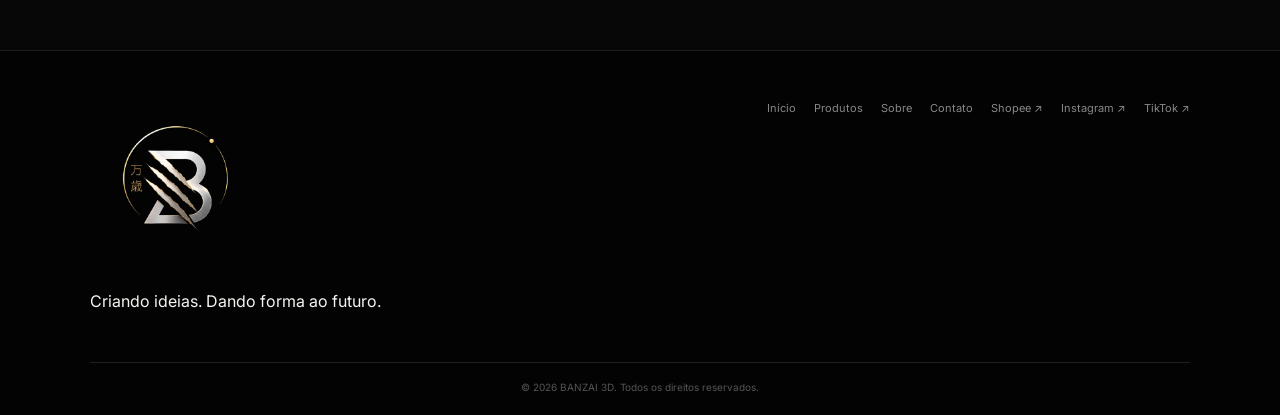
==== commit 08e0806f: "index.html" ====
--- a/index.html
+++ b/index.html
@@ -25,15 +25,15 @@
   </div>
 </div>
 <header><a class="brand" href="#inicio"><img src="assets/logo-banzai3d.png" alt="BANZAI 3D"></a><button class="menu" aria-label="Menu">☰</button>
-<nav><a href="#inicio">Início</a><a href="#produtos">Produtos</a><a href="#categorias">Categorias</a><a href="#sobre">Sobre</a><a href="#contato">Contato</a><a class="shop" href="https://shopee.com.br/shop/1079674578" target="_blank" rel="noopener">Comprar na Shopee ↗</a></nav></header>
+<nav><a href="#inicio">Início</a><a href="#produtos">Produtos</a><a href="#categorias">Categorias</a><a href="#sobre">Sobre</a><a href="#contato">Contato</a><a class="shop" href="https://shopee.com.br/shop/1079674578" target="_blank" rel="noopener">Compre Nossos produtos Oficiais na Banzai 3D - Shopee ↗</a></nav></header>
 <main id="inicio">
-<section class="hero"><div class="gridbg"></div><div class="hero-copy"><small>BANZAI 3D • COLEÇÃO OFICIAL</small><h1>CRIANDO IDEIAS.<br><em>DANDO FORMA AO FUTURO.</em></h1><p>Produtos criativos, funcionais e cheios de personalidade para transformar pequenos detalhes do seu dia a dia.</p><div class="actions"><a class="btn gold" href="#produtos">Explorar produtos</a><a class="btn" href="https://shopee.com.br/shop/1079674578" target="_blank" rel="noopener">Visitar nossa Shopee ↗</a></div><div class="trust">◈ Design exclusivo &nbsp; ◈ Produção sob demanda &nbsp; ◈ Compra pela Shopee</div></div><img class="hero-logo" src="assets/logo-banzai3d.png" alt=""></section>
+<section class="hero"><div class="gridbg"></div><div class="hero-copy"><small>BANZAI 3D • COLEÇÃO OFICIAL</small><h1>CRIANDO IDEIAS.<br><em>DANDO FORMA AO FUTURO.</em></h1><p>Produtos criativos, funcionais e cheios de personalidade para transformar pequenos detalhes do seu dia a dia.</p><div class="actions"><a class="btn gold" href="#produtos">Explorar produtos</a><a class="btn" href="https://shopee.com.br/shop/1079674578" target="_blank" rel="noopener">Visite a Loja Oficial da Banzai 3D na Shopee ↗</a></div><div class="trust">◈ Design exclusivo &nbsp; ◈ Produção sob demanda &nbsp; ◈ Compre nossos produtos Exclusivos na Banzai 3D - Shopee</div></div><img class="hero-logo" src="assets/logo-banzai3d.png" alt=""></section>
 <section class="section" id="categorias"><div class="heading"><div><small>EXPLORE</small><h2>Encontre seu estilo</h2></div><p>Escolha uma categoria e descubra produtos pensados para diferentes momentos.</p></div><div class="cats">
 <button data-cat="organização"><b>01</b><strong>Organização</strong><span>Mais praticidade</span></button><button data-cat="decoração"><b>02</b><strong>Decoração</strong><span>Mais personalidade</span></button><button data-cat="pets"><b>03</b><strong>Pets</strong><span>Para os companheiros</span></button><button data-cat="presentes"><b>04</b><strong>Presentes</strong><span>Ideias criativas</span></button><button data-cat="halloween"><b>05</b><strong>Halloween</strong><span>Clima assustador</span></button><button data-cat="natal"><b>06</b><strong>Natal</strong><span>Magia nos detalhes</span></button>
 </div></section>
 <section class="section products" id="produtos"><div class="heading"><div><small>CATÁLOGO</small><h2>Produtos em destaque</h2></div><div class="tools"><input id="search" type="search" placeholder="Buscar produto..."><select id="filter"><option value="todos">Todas as categorias</option><option>organização</option><option>decoração</option><option>pets</option><option>presentes</option><option>halloween</option><option>natal</option></select></div></div><div id="productGrid" class="products-grid"></div><div id="empty" class="empty" hidden>⌕<h3>Nenhum produto encontrado</h3><p>Tente outro termo ou categoria.</p></div></section>
-<section class="cta"><div><small>BANZAI 3D</small><h2>Um detalhe pode mudar tudo.</h2><p>Descubra peças criativas para organizar, decorar, presentear e deixar seu espaço com a sua cara.</p></div><a class="btn gold" href="https://shopee.com.br/shop/1079674578" target="_blank" rel="noopener">Ver loja na Shopee ↗</a></section>
-<section class="section about" id="sobre"><div class="about-img"><img src="assets/logo-banzai3d.png" alt="Logo BANZAI 3D"></div><div><small>SOBRE A MARCA</small><h2>Ideias que ganham forma.</h2><p>A BANZAI 3D nasceu para transformar criatividade em produtos que fazem sentido no dia a dia. Unimos design, funcionalidade e personalidade em peças pensadas para quem gosta de detalhes diferentes.</p><p>Nosso catálogo está sempre evoluindo. Novas coleções e produtos entram por aqui — e a compra acontece de forma simples pela Shopee.</p></div></section>
+<section class="cta"><div><small>BANZAI 3D</small><h2>Um detalhe pode mudar tudo.</h2><p>Descubra peças criativas para organizar, decorar, presentear e deixar seu espaço com a sua cara.</p></div><a class="btn gold" href="https://shopee.com.br/shop/1079674578" target="_blank" rel="noopener">Visite a Loja Oficial da Banzai 3D na Shopee ↗</a></section>
+<section class="section about" id="sobre"><div class="about-img"><img src="assets/logo-banzai3d.png" alt="Logo BANZAI 3D"></div><div><small>SOBRE A MARCA</small><h2>Ideias que ganham forma.</h2><p>A BANZAI 3D nasceu para transformar criatividade em produtos que fazem sentido no dia a dia. Unimos design, funcionalidade e personalidade em peças pensadas para quem gosta de detalhes diferentes.</p><p>Nosso catálogo está sempre evoluindo. Novas coleções e produtos entram por aqui — e a compra acontece de forma simples pela BANZAI 3D - Shopee.</p></div></section>
 
 <!-- SEÇÃO CONTATO -->
 <section class="section contact-section" id="contato">
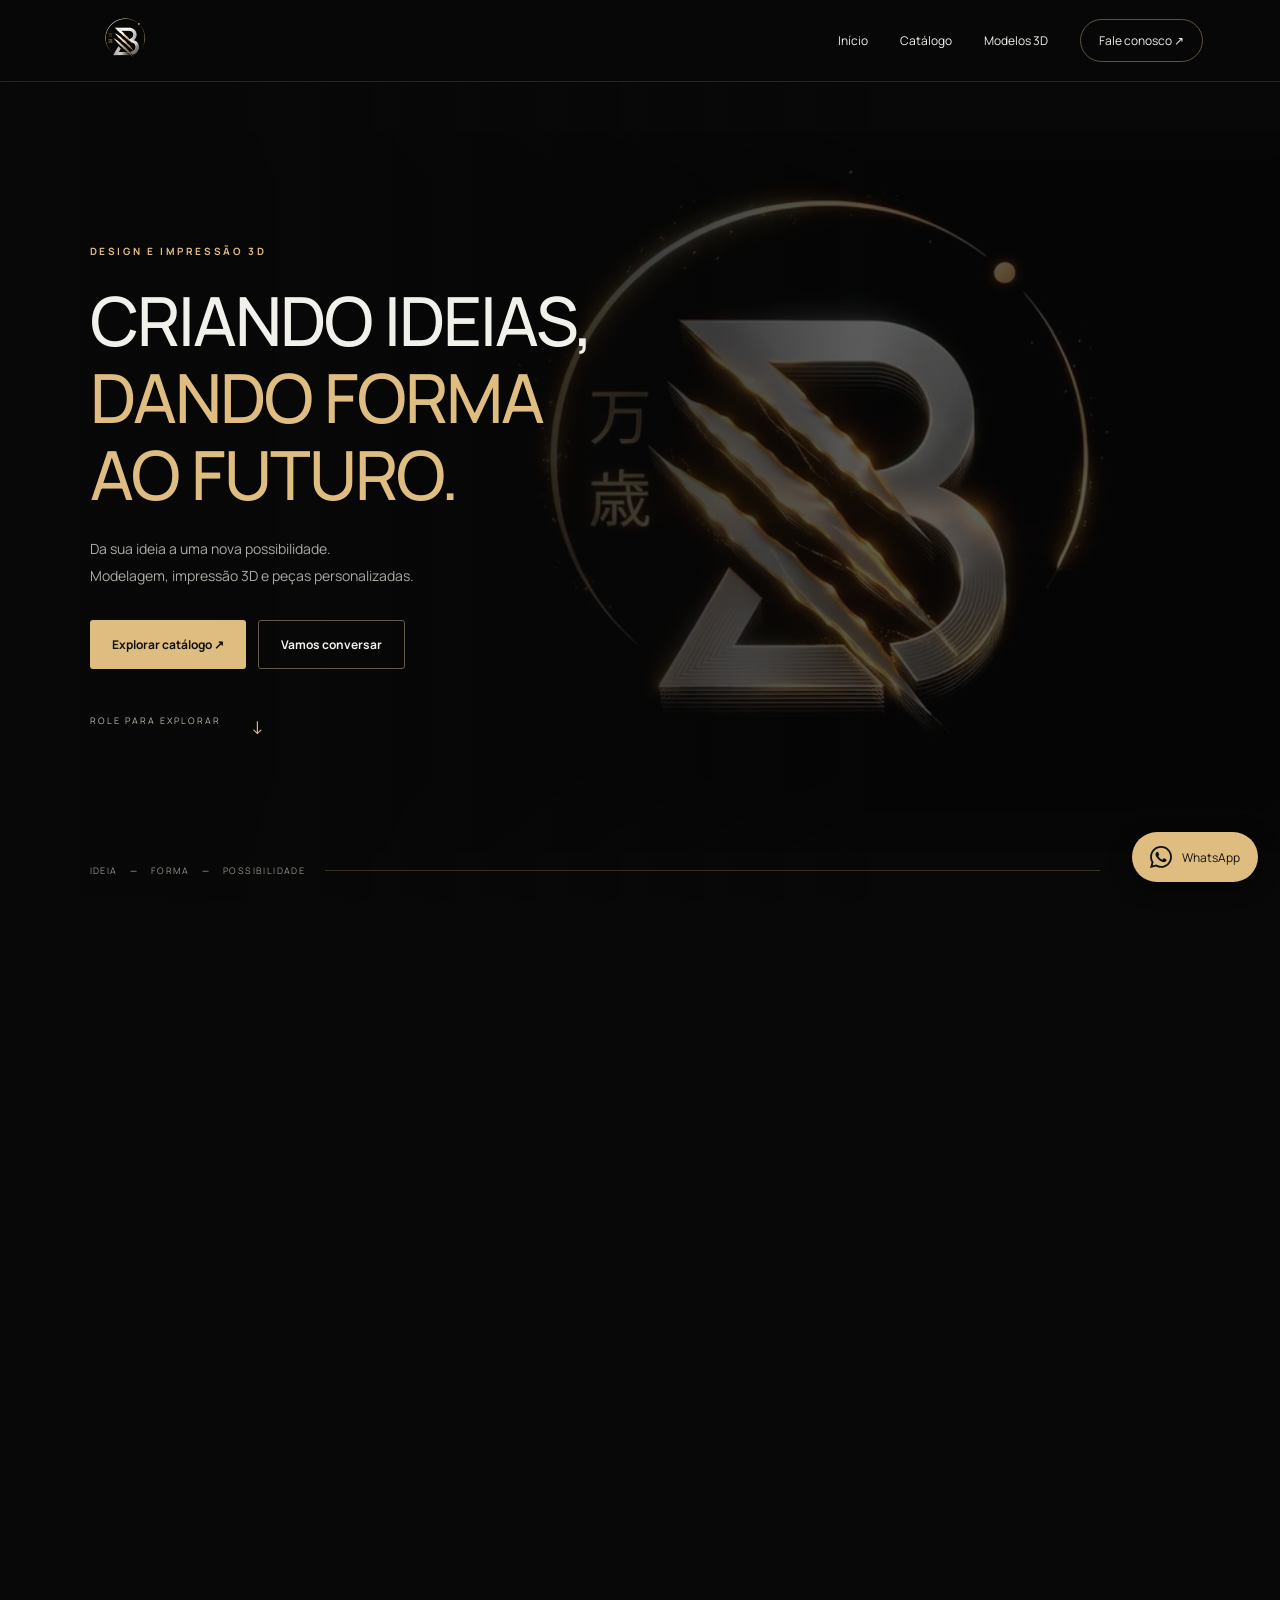
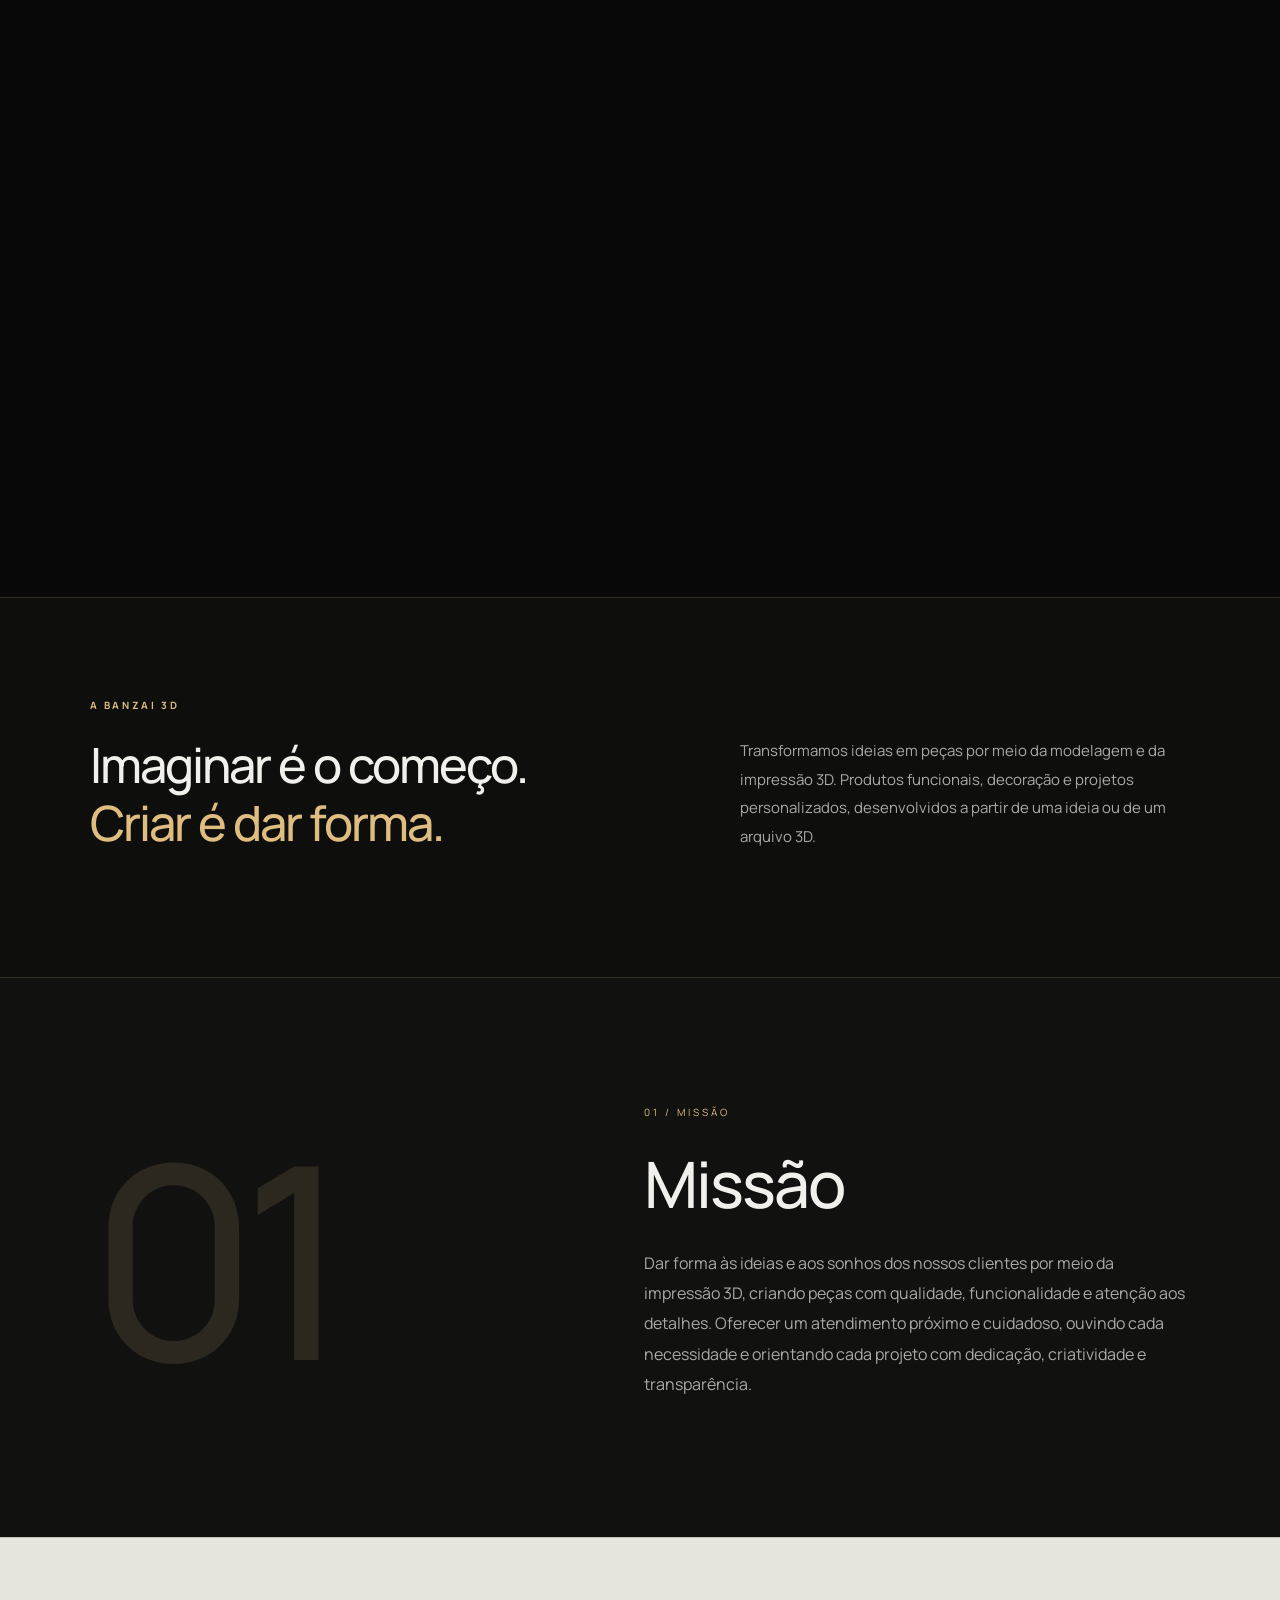
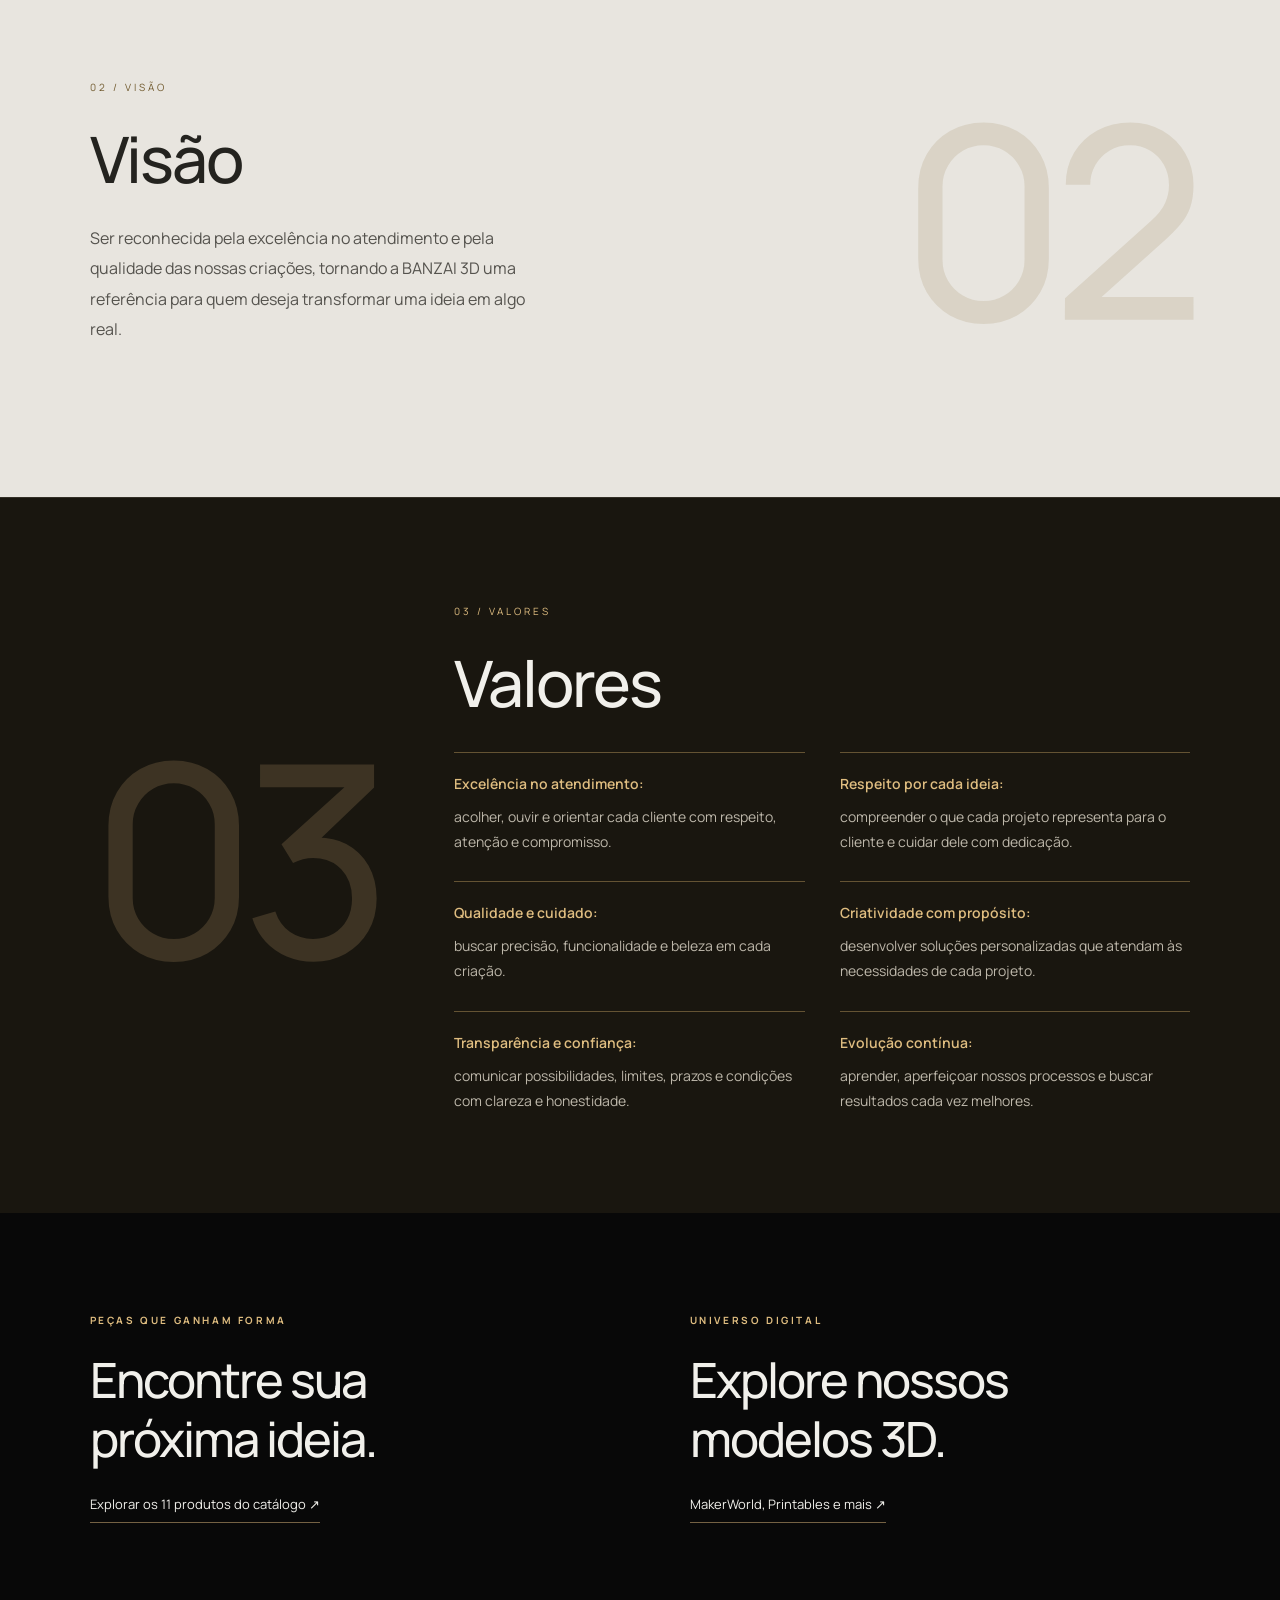
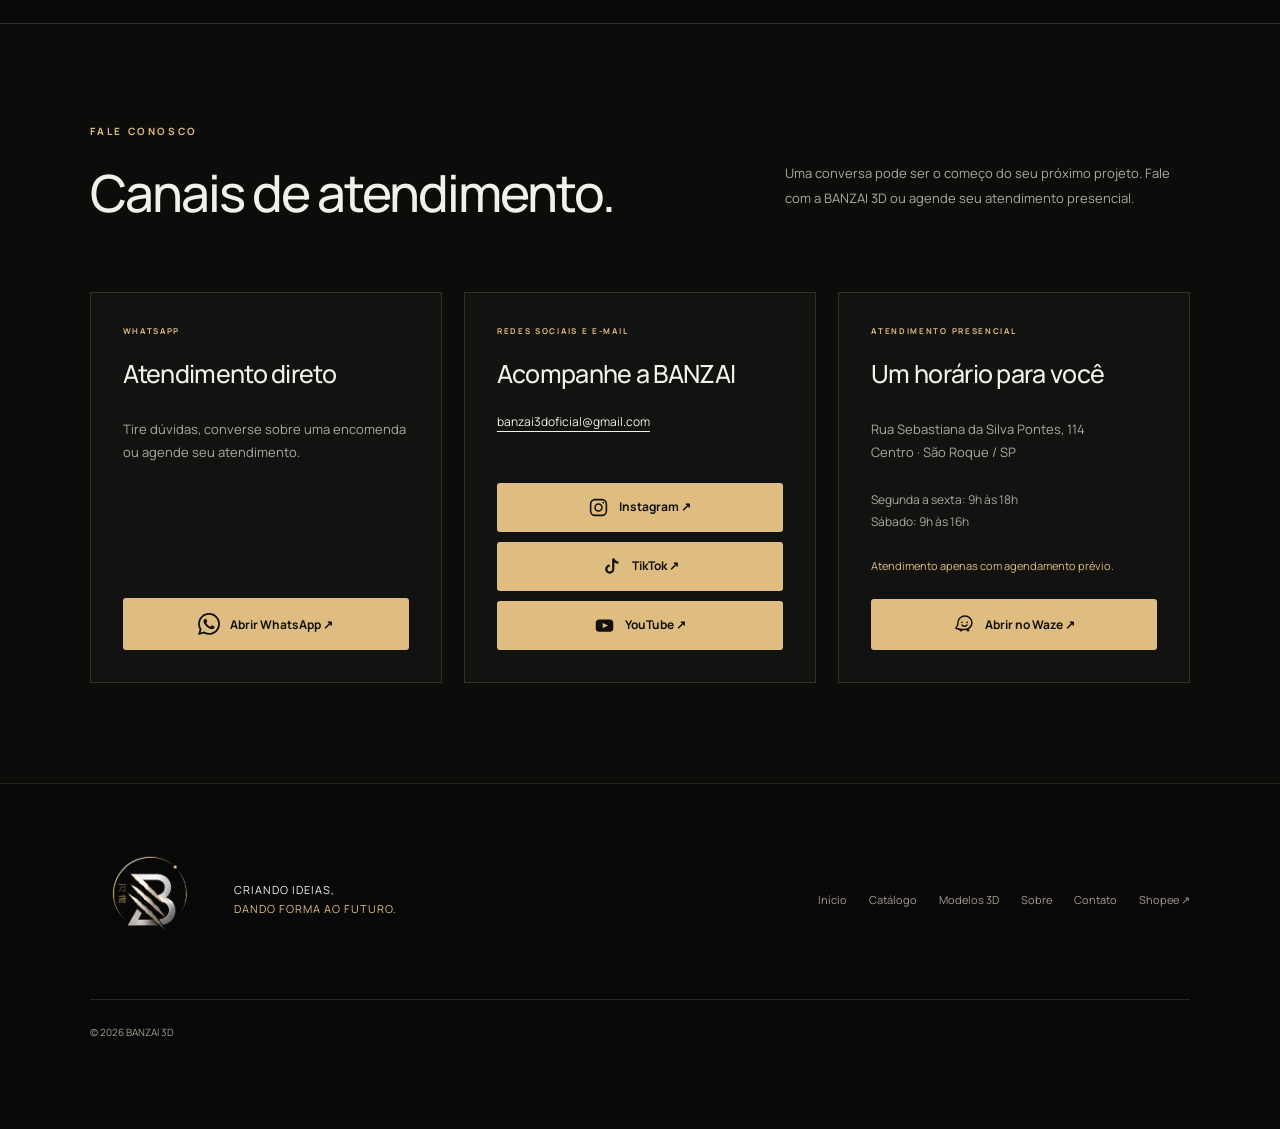
==== commit 2760c4b0: "Add files via upload" ====
--- a/index.html
+++ b/index.html
@@ -1,79 +1 @@
-<!doctype html>
-<html lang="pt-BR">
-<head>
-<meta charset="utf-8"><meta name="viewport" content="width=device-width,initial-scale=1">
-<meta name="description" content="BANZAI 3D — produtos criativos, funcionais e personalizados.">
-<meta name="theme-color" content="#050505"><title>BANZAI 3D | Criando ideias. Dando forma ao futuro.</title>
-<link rel="icon" href="assets/logo-banzai3d.png"><link rel="stylesheet" href="style.css">
-</head>
-<body>
-<div class="top-bar">
-  <div class="top-bar-left">✦ PRODUTOS CRIATIVOS • DESIGN • ORGANIZAÇÃO • DECORAÇÃO</div>
-  <div class="top-bar-social">
-    <a href="https://wa.me/5511988504332?text=Olá!%20Vim%20pelo%20site%20da%20BANZAI%203D." target="_blank" class="top-wa-btn" title="Fale pelo WhatsApp">
-      <svg width="14" height="14" viewBox="0 0 24 24" fill="currentColor"><path d="M.057 24l1.687-6.163c-1.041-1.804-1.588-3.849-1.587-5.946.003-6.556 5.338-11.891 11.893-11.891 3.181.001 6.167 1.24 8.413 3.488 2.245 2.248 3.481 5.236 3.48 8.414-.003 6.557-5.338 11.892-11.893 11.892-1.99-.001-3.951-.5-5.688-1.448l-6.305 1.654zm6.597-3.807c1.676.995 3.276 1.591 5.392 1.592 5.448 0 9.886-4.434 9.889-9.885.002-5.462-4.415-9.89-9.881-9.892-5.452 0-9.887 4.434-9.889 9.884-.001 2.225.651 3.891 1.746 5.634l-.999 3.648 3.742-.981zm11.387-5.464c-.074-.124-.272-.198-.57-.347-.297-.149-1.758-.868-2.031-.967-.272-.099-.47-.149-.669.149-.198.297-.768.967-.941 1.165-.173.198-.347.223-.644.074-.297-.149-1.255-.462-2.39-1.475-.883-.788-1.48-1.761-1.653-2.059-.173-.297-.018-.458.13-.606.134-.133.297-.347.446-.521.151-.172.2-.296.3-.495.099-.198.05-.372-.025-.521-.075-.148-.669-1.611-.916-2.206-.242-.579-.487-.501-.669-.51l-.57-.01c-.198 0-.52.074-.792.372s-1.04 1.016-1.04 2.479 1.065 2.876 1.213 3.074c.149.198 2.095 3.2 5.076 4.487.709.306 1.263.489 1.694.626.712.226 1.36.194 1.872.118.571-.085 1.758-.719 2.006-1.413.248-.695.248-1.29.173-1.414z"/></path></svg>
-      <span>WhatsApp</span>
-    </a>
-    <a href="https://www.instagram.com/banzai3doficial" target="_blank" title="Instagram">
-      <svg width="14" height="14" viewBox="0 0 24 24" fill="currentColor"><path d="M12 2.163c3.204 0 3.584.012 4.85.07 3.252.148 4.771 1.691 4.919 4.919.058 1.265.069 1.645.069 4.849 0 3.205-.012 3.584-.069 4.849-.149 3.225-1.664 4.771-4.919 4.919-1.266.058-1.644.07-4.85.07-3.204 0-3.584-.012-4.849-.07-3.26-.149-4.771-1.699-4.919-4.92-.058-1.265-.07-1.644-.07-4.849 0-3.204.013-3.583.07-4.849.149-3.227 1.664-4.771 4.919-4.919 1.266-.057 1.645-.069 4.849-.069zm0-2.163c-3.259 0-3.667.014-4.947.072-4.358.2-6.78 2.618-6.98 6.98-.059 1.281-.073 1.689-.073 4.948 0 3.259.014 3.668.072 4.948.2 4.358 2.618 6.78 6.98 6.98 1.281.058 1.689.072 4.948.072 3.259 0 3.668-.014 4.948-.072 4.354-.2 6.782-2.618 6.979-6.98.059-1.28.073-1.689.073-4.948 0-3.259-.014-3.667-.072-4.947-.196-4.354-2.617-6.78-6.979-6.98-1.281-.059-1.69-.073-4.949-.073zm0 5.838c-3.403 0-6.162 2.759-6.162 6.162s2.759 6.163 6.162 6.163 6.162-2.759 6.162-6.163c0-3.403-2.759-6.162-6.162-6.162zm0 10.162c-2.209 0-4-1.79-4-4 0-2.209 1.791-4 4-4s4 1.791 4 4c0 2.21-1.791 4-4 4zm6.406-11.845c-.796 0-1.441.645-1.441 1.44s.645 1.44 1.441 1.44c.795 0 1.439-.645 1.439-1.44s-.644-1.44-1.439-1.44z"/></svg>
-      <span>Instagram</span>
-    </a>
-    <a href="https://www.tiktok.com/@banzai3doficial" target="_blank" title="TikTok">
-      <svg width="14" height="14" viewBox="0 0 24 24" fill="currentColor"><path d="M19.59 6.69a4.83 4.83 0 0 1-3.77-4.25V2h-3.45v13.67a2.89 2.89 0 0 1-5.2 1.74 2.89 2.89 0 0 1 2.31-4.64 2.93 2.93 0 0 1 .88.13V9.4a6.84 6.84 0 0 0-1-.05A6.33 6.33 0 0 0 5 20.1a6.34 6.34 0 0 0 10.86-4.43v-7a8.16 8.16 0 0 0 4.77 1.52v-3.4a4.85 4.85 0 0 1-1-.1z"/></svg>
-      <span>TikTok</span>
-    </a>
-  </div>
-</div>
-<header><a class="brand" href="#inicio"><img src="assets/logo-banzai3d.png" alt="BANZAI 3D"></a><button class="menu" aria-label="Menu">☰</button>
-<nav><a href="#inicio">Início</a><a href="#produtos">Produtos</a><a href="#categorias">Categorias</a><a href="#sobre">Sobre</a><a href="#contato">Contato</a><a class="shop" href="https://shopee.com.br/shop/1079674578" target="_blank" rel="noopener">Compre Nossos produtos Oficiais na Banzai 3D - Shopee ↗</a></nav></header>
-<main id="inicio">
-<section class="hero"><div class="gridbg"></div><div class="hero-copy"><small>BANZAI 3D • COLEÇÃO OFICIAL</small><h1>CRIANDO IDEIAS.<br><em>DANDO FORMA AO FUTURO.</em></h1><p>Produtos criativos, funcionais e cheios de personalidade para transformar pequenos detalhes do seu dia a dia.</p><div class="actions"><a class="btn gold" href="#produtos">Explorar produtos</a><a class="btn" href="https://shopee.com.br/shop/1079674578" target="_blank" rel="noopener">Visite a Loja Oficial da Banzai 3D na Shopee ↗</a></div><div class="trust">◈ Design exclusivo &nbsp; ◈ Produção sob demanda &nbsp; ◈ Compre nossos produtos Exclusivos na Banzai 3D - Shopee</div></div><img class="hero-logo" src="assets/logo-banzai3d.png" alt=""></section>
-<section class="section" id="categorias"><div class="heading"><div><small>EXPLORE</small><h2>Encontre seu estilo</h2></div><p>Escolha uma categoria e descubra produtos pensados para diferentes momentos.</p></div><div class="cats">
-<button data-cat="organização"><b>01</b><strong>Organização</strong><span>Mais praticidade</span></button><button data-cat="decoração"><b>02</b><strong>Decoração</strong><span>Mais personalidade</span></button><button data-cat="pets"><b>03</b><strong>Pets</strong><span>Para os companheiros</span></button><button data-cat="presentes"><b>04</b><strong>Presentes</strong><span>Ideias criativas</span></button><button data-cat="halloween"><b>05</b><strong>Halloween</strong><span>Clima assustador</span></button><button data-cat="natal"><b>06</b><strong>Natal</strong><span>Magia nos detalhes</span></button>
-</div></section>
-<section class="section products" id="produtos"><div class="heading"><div><small>CATÁLOGO</small><h2>Produtos em destaque</h2></div><div class="tools"><input id="search" type="search" placeholder="Buscar produto..."><select id="filter"><option value="todos">Todas as categorias</option><option>organização</option><option>decoração</option><option>pets</option><option>presentes</option><option>halloween</option><option>natal</option></select></div></div><div id="productGrid" class="products-grid"></div><div id="empty" class="empty" hidden>⌕<h3>Nenhum produto encontrado</h3><p>Tente outro termo ou categoria.</p></div></section>
-<section class="cta"><div><small>BANZAI 3D</small><h2>Um detalhe pode mudar tudo.</h2><p>Descubra peças criativas para organizar, decorar, presentear e deixar seu espaço com a sua cara.</p></div><a class="btn gold" href="https://shopee.com.br/shop/1079674578" target="_blank" rel="noopener">Visite a Loja Oficial da Banzai 3D na Shopee ↗</a></section>
-<section class="section about" id="sobre"><div class="about-img"><img src="assets/logo-banzai3d.png" alt="Logo BANZAI 3D"></div><div><small>SOBRE A MARCA</small><h2>Ideias que ganham forma.</h2><p>A BANZAI 3D nasceu para transformar criatividade em produtos que fazem sentido no dia a dia. Unimos design, funcionalidade e personalidade em peças pensadas para quem gosta de detalhes diferentes.</p><p>Nosso catálogo está sempre evoluindo. Novas coleções e produtos entram por aqui — e a compra acontece de forma simples pela BANZAI 3D - Shopee.</p></div></section>
-
-<!-- SEÇÃO CONTATO -->
-<section class="section contact-section" id="contato">
-  <div class="heading">
-    <div><small>FALE CONOSCO</small><h2>Canais de Atendimento</h2></div>
-    <p>Entre em contato conosco por WhatsApp, redes sociais, e-mail ou agende sua retirada/atendimento presencial em São Roque.</p>
-  </div>
-  <div class="contact-grid">
-    <div class="contact-card">
-      <small>WHATSAPP</small>
-      <h3>Atendimento Direto</h3>
-      <p>Tire dúvidas, faça encomendas ou agende seu horário com antecedência.</p>
-      <a href="https://wa.me/5511988504332?text=Olá!%20Vim%20pelo%20site%20da%20BANZAI%203D." target="_blank" class="btn gold" style="width:100%; justify-content:center;">Abrir WhatsApp ↗</a>
-    </div>
-    <div class="contact-card">
-      <small>REDES SOCIAIS & E-MAIL</small>
-      <h3>Siga a Banzai 3D</h3>
-      <p style="margin-bottom:12px;">📧 banzai3doficial@gmail.com</p>
-      <div style="display:flex; gap:8px;">
-        <a href="https://www.instagram.com/banzai3doficial" target="_blank" class="btn" style="flex:1; justify-content:center;">Instagram ↗</a>
-        <a href="https://www.tiktok.com/@banzai3doficial" target="_blank" class="btn" style="flex:1; justify-content:center;">TikTok ↗</a>
-      </div>
-    </div>
-    <div class="contact-card">
-      <small>ATENDIMENTO PRESENCIAL</small>
-      <h3>Com Horário Agendado</h3>
-      <p>📍 Rua Sebastiana da Silva Pontes, 114, Centro - São Roque / SP</p>
-      <p style="font-size:12px; color:#888; margin-bottom:15px;">Seg a Sex: 9h às 18h | Sáb: 9h às 14h<br><strong style="color:var(--gold2);">*Apenas com agendamento prévio</strong></p>
-      <a href="https://waze.com/ul/h6gy6pqn6n" target="_blank" class="btn" style="width:100%; justify-content:center;">Abrir no Waze ↗</a>
-    </div>
-  </div>
-</section>
-
-</main>
-<footer><div><img src="assets/logo-banzai3d.png" alt="BANZAI 3D"><p>Criando ideias. Dando forma ao futuro.</p></div><div class="links"><a href="#inicio">Início</a><a href="#produtos">Produtos</a><a href="#sobre">Sobre</a><a href="#contato">Contato</a><a href="https://shopee.com.br/shop/1079674578" target="_blank">Shopee ↗</a><a href="https://www.instagram.com/banzai3doficial" target="_blank">Instagram ↗</a><a href="https://www.tiktok.com/@banzai3doficial" target="_blank">TikTok ↗</a></div><div class="copy">© <span id="year"></span> BANZAI 3D. Todos os direitos reservados.</div></footer>
-<a class="wa" href="https://wa.me/5511988504332?text=Olá%21%20Vim%20pelo%20site%20da%20BANZAI%203D%20e%20gostaria%20de%20saber%20mais%20sobre%20um%20produto." target="_blank" aria-label="WhatsApp">
-  <svg width="26" height="26" viewBox="0 0 24 24" fill="currentColor">
-    <path d="M.057 24l1.687-6.163c-1.041-1.804-1.588-3.849-1.587-5.946.003-6.556 5.338-11.891 11.893-11.891 3.181.001 6.167 1.24 8.413 3.488 2.245 2.248 3.481 5.236 3.48 8.414-.003 6.557-5.338 11.892-11.893 11.892-1.99-.001-3.951-.5-5.688-1.448l-6.305 1.654zm6.597-3.807c1.676.995 3.276 1.591 5.392 1.592 5.448 0 9.886-4.434 9.889-9.885.002-5.462-4.415-9.89-9.881-9.892-5.452 0-9.887 4.434-9.889 9.884-.001 2.225.651 3.891 1.746 5.634l-.999 3.648 3.742-.981zm11.387-5.464c-.074-.124-.272-.198-.57-.347-.297-.149-1.758-.868-2.031-.967-.272-.099-.47-.149-.669.149-.198.297-.768.967-.941 1.165-.173.198-.347.223-.644.074-.297-.149-1.255-.462-2.39-1.475-.883-.788-1.48-1.761-1.653-2.059-.173-.297-.018-.458.13-.606.134-.133.297-.347.446-.521.151-.172.2-.296.3-.495.099-.198.05-.372-.025-.521-.075-.148-.669-1.611-.916-2.206-.242-.579-.487-.501-.669-.51l-.57-.01c-.198 0-.52.074-.792.372s-1.04 1.016-1.04 2.479 1.065 2.876 1.213 3.074c.149.198 2.095 3.2 5.076 4.487.709.306 1.263.489 1.694.626.712.226 1.36.194 1.872.118.571-.085 1.758-.719 2.006-1.413.248-.695.248-1.29.173-1.414z"/>
-  </svg>
-</a>
-<script src="script.js"></script>
-</body>
-</html>
+<!doctype html><html lang="pt-BR"><head><meta charset="utf-8"><meta name="viewport" content="width=device-width,initial-scale=1"><title>BANZAI 3D | Criando ideias, dando forma ao futuro</title><meta name="description" content="Modelagem e impressão 3D, produtos criativos e peças personalizadas. Conheça a BANZAI 3D e fale sobre seu projeto."><link rel="icon" href="assets/logo-banzai3d.png"><link rel="stylesheet" href="inicio.css"><script src="inicio.js" defer></script><link rel="canonical" href="https://banzai3doficial.github.io/banzai3d/"><meta property="og:title" content="BANZAI 3D | Criando ideias, dando forma ao futuro"><meta property="og:description" content="Modelagem e impressão 3D, produtos criativos e peças personalizadas. Conheça a BANZAI 3D e fale sobre seu projeto."><meta property="og:url" content="https://banzai3doficial.github.io/banzai3d/"><meta property="og:type" content="website"><meta property="og:image" content="https://banzai3doficial.github.io/banzai3d/assets/logo-banzai3d.png"></head><body><a class="skip" href="#conteudo">Pular para o conteúdo</a><header><a class="brand" href="index.html#inicio" aria-label="BANZAI 3D — início"><img src="assets/logo-banzai3d.png" width="96" height="64" alt="BANZAI 3D"></a><nav aria-label="Principal"><a href="index.html#inicio">Início</a><a href="catalogo.html">Catálogo</a><a href="modelos.html">Modelos 3D</a><a class="nav-contact" href="index.html#contato">Fale conosco ↗</a></nav></header><main id="conteudo"><section class="scroll-scene" id="inicio"><div class="hero-sticky"><div class="hero-copy"><span class="eyebrow">DESIGN E IMPRESSÃO 3D</span><h1>CRIANDO IDEIAS,<br><em>DANDO FORMA<br>AO FUTURO.</em></h1><p>Da sua ideia a uma nova possibilidade.<br>Modelagem, impressão 3D e peças personalizadas.</p><div class="actions"><a class="button gold" href="catalogo.html">Explorar catálogo ↗</a><a class="button outline" href="https://wa.me/5511988504332?text=Ol%C3%A1%21%20Vim%20pelo%20site%20da%20BANZAI%203D." target="_blank" rel="noopener">Vamos conversar</a></div><a class="scroll-hint" href="#sobre">ROLE PARA EXPLORAR <span>↓</span></a></div><div class="visual" aria-hidden="true"><img class="poster" src="assets/poster.png" alt=""><video muted playsinline preload="auto" poster="assets/poster.png" tabindex="-1"><source src="assets/animacao-scroll.mp4" type="video/mp4"></video></div><div class="scene-bottom"><span>IDEIA <i>—</i> FORMA <i>—</i> POSSIBILIDADE</span><div class="progress"><span></span></div><button class="motion-toggle" type="button" hidden>Pausar animação</button></div></div></section><section class="intro wrap" id="sobre"><span class="eyebrow">A BANZAI 3D</span><div class="intro-grid"><h2>Imaginar é o começo.<br><em>Criar é dar forma.</em></h2><p>Transformamos ideias em peças por meio da modelagem e da impressão 3D. Produtos funcionais, decoração e projetos personalizados, desenvolvidos a partir de uma ideia ou de um arquivo 3D.</p></div></section><section class="purpose purpose-1" aria-labelledby="purpose-1"><div class="purpose-inner"><span class="purpose-number" aria-hidden="true">01</span><div class="purpose-content"><span>01 / MISSÃO</span><h2 id="purpose-1">Missão</h2><p>Dar forma às ideias e aos sonhos dos nossos clientes por meio da impressão 3D, criando peças com qualidade, funcionalidade e atenção aos detalhes. Oferecer um atendimento próximo e cuidadoso, ouvindo cada necessidade e orientando cada projeto com dedicação, criatividade e transparência.</p></div></div></section><section class="purpose purpose-2" aria-labelledby="purpose-2"><div class="purpose-inner"><span class="purpose-number" aria-hidden="true">02</span><div class="purpose-content"><span>02 / VISÃO</span><h2 id="purpose-2">Visão</h2><p>Ser reconhecida pela excelência no atendimento e pela qualidade das nossas criações, tornando a BANZAI 3D uma referência para quem deseja transformar uma ideia em algo real.</p></div></div></section><section class="purpose purpose-3" aria-labelledby="purpose-3"><div class="purpose-inner"><span class="purpose-number" aria-hidden="true">03</span><div class="purpose-content"><span>03 / VALORES</span><h2 id="purpose-3">Valores</h2><ul class="values-list"><li><strong>Excelência no atendimento:</strong> acolher, ouvir e orientar cada cliente com respeito, atenção e compromisso.</li><li><strong>Respeito por cada ideia:</strong> compreender o que cada projeto representa para o cliente e cuidar dele com dedicação.</li><li><strong>Qualidade e cuidado:</strong> buscar precisão, funcionalidade e beleza em cada criação.</li><li><strong>Criatividade com propósito:</strong> desenvolver soluções personalizadas que atendam às necessidades de cada projeto.</li><li><strong>Transparência e confiança:</strong> comunicar possibilidades, limites, prazos e condições com clareza e honestidade.</li><li><strong>Evolução contínua:</strong> aprender, aperfeiçoar nossos processos e buscar resultados cada vez melhores.</li></ul></div></div></section><section class="destinations wrap"><div id="produtos"><span id="categorias" class="anchor"></span><span class="eyebrow">PEÇAS QUE GANHAM FORMA</span><h2>Encontre sua<br>próxima ideia.</h2><a class="text-link" href="catalogo.html">Explorar os 11 produtos do catálogo ↗</a></div><div><span class="eyebrow">UNIVERSO DIGITAL</span><h2>Explore nossos<br>modelos 3D.</h2><a class="text-link" href="modelos.html">MakerWorld, Printables e mais ↗</a></div></section></main><section class="contact-channels wrap" id="contato"><div class="contact-heading"><div><span class="eyebrow">FALE CONOSCO</span><h2>Canais de atendimento.</h2></div><p>Uma conversa pode ser o começo do seu próximo projeto. Fale com a BANZAI 3D ou agende seu atendimento presencial.</p></div><div class="channel-grid"><article class="channel-card"><span class="eyebrow">WHATSAPP</span><h3>Atendimento direto</h3><p>Tire dúvidas, converse sobre uma encomenda ou agende seu atendimento.</p><a class="button gold" href="https://wa.me/5511988504332?text=Ol%C3%A1%21%20Vim%20pelo%20site%20da%20BANZAI%203D." target="_blank" rel="noopener"><svg class="wa-icon" viewBox="0 0 24 24" aria-hidden="true" focusable="false"><path fill="currentColor" d="M.057 24l1.687-6.163c-1.041-1.804-1.588-3.849-1.587-5.946.003-6.556 5.338-11.891 11.893-11.891 3.181.001 6.167 1.24 8.413 3.488 2.245 2.248 3.481 5.236 3.48 8.414-.003 6.557-5.338 11.892-11.893 11.892-1.99-.001-3.951-.5-5.688-1.448l-6.305 1.654zm6.597-3.807c1.676.995 3.276 1.591 5.392 1.592 5.448 0 9.886-4.434 9.889-9.885.002-5.462-4.415-9.89-9.881-9.892-5.452 0-9.887 4.434-9.889 9.884-.001 2.225.651 3.891 1.746 5.634l-.999 3.648 3.742-.981zm11.387-5.464c-.074-.124-.272-.198-.57-.347-.297-.149-1.758-.868-2.031-.967-.272-.099-.47-.149-.669.149-.198.297-.768.967-.941 1.165-.173.198-.347.223-.644.074-.297-.149-1.255-.462-2.39-1.475-.883-.788-1.48-1.761-1.653-2.059-.173-.297-.018-.458.13-.606.134-.133.297-.347.446-.521.151-.172.2-.296.3-.495.099-.198.05-.372-.025-.521-.075-.148-.669-1.611-.916-2.206-.242-.579-.487-.501-.669-.51l-.57-.01c-.198 0-.52.074-.792.372s-1.04 1.016-1.04 2.479 1.065 2.876 1.213 3.074c.149.198 2.095 3.2 5.076 4.487.709.306 1.263.489 1.694.626.712.226 1.36.194 1.872.118.571-.085 1.758-.719 2.006-1.413.248-.695.248-1.29.173-1.414z"/></svg><span>Abrir WhatsApp ↗</span></a></article><article class="channel-card"><span class="eyebrow">REDES SOCIAIS E E-MAIL</span><h3>Acompanhe a BANZAI</h3><a class="email" href="mailto:banzai3doficial@gmail.com">banzai3doficial@gmail.com</a><div class="channel-social"><a class="button gold social-button" href="https://www.instagram.com/banzai3doficial" target="_blank" rel="noopener"><svg class="social-icon" viewBox="0 0 24 24" aria-hidden="true" focusable="false"><rect x="3" y="3" width="18" height="18" rx="5" fill="none" stroke="currentColor" stroke-width="1.8"/><circle cx="12" cy="12" r="4" fill="none" stroke="currentColor" stroke-width="1.8"/><circle cx="17.5" cy="6.5" r="1" fill="currentColor"/></svg><span>Instagram ↗</span></a><a class="button gold social-button" href="https://www.tiktok.com/@banzai3doficial" target="_blank" rel="noopener"><svg class="social-icon" viewBox="0 0 24 24" aria-hidden="true" focusable="false"><path d="M14 3v12a4 4 0 1 1-4-4" fill="none" stroke="currentColor" stroke-width="2.5"/><path d="M14 3c.8 3 2.5 4.5 6 4.5" fill="none" stroke="currentColor" stroke-width="2.5"/></svg><span>TikTok ↗</span></a><a class="button gold social-button" href="https://www.youtube.com/@banzai3d" target="_blank" rel="noopener"><svg class="social-icon" viewBox="0 0 24 24" aria-hidden="true" focusable="false"><rect x="2" y="5" width="20" height="14" rx="4" fill="currentColor"/><path d="m10 9 6 3-6 3Z" fill="var(--gold)"/></svg><span>YouTube ↗</span></a></div></article><article class="channel-card"><span class="eyebrow">ATENDIMENTO PRESENCIAL</span><h3>Um horário para você</h3><p>Rua Sebastiana da Silva Pontes, 114<br>Centro · São Roque / SP</p><p class="hours">Segunda a sexta: 9h às 18h<br>Sábado: 9h às 16h</p><p class="appointment">Atendimento apenas com agendamento prévio.</p><a class="button gold" href="https://waze.com/ul/h6gy6pqn6n" target="_blank" rel="noopener"><svg class="social-icon" viewBox="0 0 24 24" aria-hidden="true" focusable="false"><path d="M20.5 10.2a8 8 0 0 0-16 0c0 3-1 4.7-2.5 5.8 2 1.1 4.3 1.7 7 1.7h3.5a8 8 0 0 0 8-7.5Z" fill="none" stroke="currentColor" stroke-width="1.7" stroke-linejoin="round"/><circle cx="8" cy="18.5" r="1.5" fill="currentColor"/><circle cx="16" cy="18.5" r="1.5" fill="currentColor"/><circle cx="9" cy="9.5" r="1" fill="currentColor"/><circle cx="15" cy="9.5" r="1" fill="currentColor"/><path d="M9 12.5q3 3 6 0" fill="none" stroke="currentColor" stroke-width="1.5" stroke-linecap="round"/></svg><span>Abrir no Waze ↗</span></a></article></div></section><footer class="brand-footer wrap"><div class="footer-identity"><a href="index.html#inicio" aria-label="BANZAI 3D — início"><img src="assets/logo-banzai3d.png" width="120" height="120" alt="BANZAI 3D"></a><p>CRIANDO IDEIAS,<br><span>DANDO FORMA AO FUTURO.</span></p></div><div class="footer-links"><a href="index.html#inicio">Início</a><a href="catalogo.html">Catálogo</a><a href="modelos.html">Modelos 3D</a><a href="index.html#sobre">Sobre</a><a href="index.html#contato">Contato</a><a href="https://shopee.com.br/shop/1079674578" target="_blank" rel="noopener">Shopee ↗</a></div><small>© 2026 BANZAI 3D</small></footer><a class="whatsapp" href="https://wa.me/5511988504332?text=Ol%C3%A1%21%20Vim%20pelo%20site%20da%20BANZAI%203D." target="_blank" rel="noopener" aria-label="Falar com a BANZAI no WhatsApp"><svg class="wa-icon" viewBox="0 0 24 24" aria-hidden="true" focusable="false"><path fill="currentColor" d="M.057 24l1.687-6.163c-1.041-1.804-1.588-3.849-1.587-5.946.003-6.556 5.338-11.891 11.893-11.891 3.181.001 6.167 1.24 8.413 3.488 2.245 2.248 3.481 5.236 3.48 8.414-.003 6.557-5.338 11.892-11.893 11.892-1.99-.001-3.951-.5-5.688-1.448l-6.305 1.654zm6.597-3.807c1.676.995 3.276 1.591 5.392 1.592 5.448 0 9.886-4.434 9.889-9.885.002-5.462-4.415-9.89-9.881-9.892-5.452 0-9.887 4.434-9.889 9.884-.001 2.225.651 3.891 1.746 5.634l-.999 3.648 3.742-.981zm11.387-5.464c-.074-.124-.272-.198-.57-.347-.297-.149-1.758-.868-2.031-.967-.272-.099-.47-.149-.669.149-.198.297-.768.967-.941 1.165-.173.198-.347.223-.644.074-.297-.149-1.255-.462-2.39-1.475-.883-.788-1.48-1.761-1.653-2.059-.173-.297-.018-.458.13-.606.134-.133.297-.347.446-.521.151-.172.2-.296.3-.495.099-.198.05-.372-.025-.521-.075-.148-.669-1.611-.916-2.206-.242-.579-.487-.501-.669-.51l-.57-.01c-.198 0-.52.074-.792.372s-1.04 1.016-1.04 2.479 1.065 2.876 1.213 3.074c.149.198 2.095 3.2 5.076 4.487.709.306 1.263.489 1.694.626.712.226 1.36.194 1.872.118.571-.085 1.758-.719 2.006-1.413.248-.695.248-1.29.173-1.414z"/></svg><span>WhatsApp</span></a></body></html>
--- a/inicio.css
+++ b/inicio.css
@@ -0,0 +1,32 @@
+@import url('https://fonts.googleapis.com/css2?family=Manrope:wght@400;500;600;700;800&display=swap');
+:root{--gold:#dfbd80;--ink:#f1f0eb;--muted:#aaa9a3;--bg:#080808;--opacity:.35}*{box-sizing:border-box}html{scroll-padding-top:100px}body{margin:0;background:var(--bg);color:var(--ink);font-family:Manrope,Arial,sans-serif}a{color:inherit;text-decoration:none}button{font:inherit}a:focus-visible,button:focus-visible{outline:3px solid var(--gold);outline-offset:6px}.skip{position:fixed;top:-100px;left:20px;background:var(--gold);color:#000;padding:15px;z-index:100}.skip:focus{top:10px}.preview{text-align:center;background:#17150f;color:var(--gold);font-size:9px;letter-spacing:2px;padding:8px}header{position:sticky;top:0;z-index:30;display:flex;align-items:center;justify-content:space-between;padding:8px 6%;height:82px;background:#080808f5;border-bottom:1px solid #25231f}.brand img{object-fit:contain;display:block}nav{display:flex;gap:32px;align-items:center;font-size:12px}.nav-contact{border:1px solid #62543c;padding:12px 18px;border-radius:30px}.wrap{padding:100px 7%;max-width:1700px;margin:auto}.scroll-scene{position:relative;min-height:800px}.js .scroll-scene{height:205svh;min-height:1100px}.hero-sticky{height:calc(100svh - 82px);min-height:640px;position:relative;display:flex;align-items:center;padding:65px 7%;isolation:isolate;overflow:hidden}.js .hero-sticky{position:sticky;top:82px}.hero-copy{z-index:2;max-width:720px;pointer-events:none}.hero-copy a{pointer-events:auto}.eyebrow{display:block;color:var(--gold);font-size:10px;letter-spacing:2.6px;font-weight:700}h1,h2,h3{font-weight:500;letter-spacing:-2px}h1{font-size:clamp(40px,5.3vw,82px);line-height:1.13;margin:24px 0}em{font-style:normal;color:var(--gold)}p{font-size:15px;line-height:1.9;color:var(--muted)}.hero-copy>p{font-size:14px}.actions{display:flex;gap:12px;flex-wrap:wrap;margin-top:30px}.button{display:inline-flex;align-items:center;justify-content:center;min-height:49px;padding:15px 22px;font-size:12px;font-weight:700;border-radius:3px}.gold{background:var(--gold);color:#10100e}.outline{border:1px solid #625b4c}.visual{position:absolute;z-index:0;right:-8%;top:6%;width:80%;height:87%;opacity:var(--opacity);mask-image:linear-gradient(to right,transparent 0%,#000 36%,#000 85%,transparent 100%);pointer-events:none}.visual video,.poster{position:absolute;width:100%;height:100%;object-fit:contain;mask-image:linear-gradient(to bottom,transparent,#000 15%,#000 85%,transparent)}.visual video{visibility:hidden}.video-ready .visual video{visibility:visible}.video-ready .poster{visibility:hidden}.static-motion .visual video{visibility:hidden}.static-motion .poster{visibility:visible}.hero-sticky:after{content:"";position:absolute;inset:0;z-index:1;background:linear-gradient(90deg,#080808 0%,#080808d9 24%,transparent 68%);pointer-events:none}.scroll-hint{display:inline-flex;gap:30px;font-size:9px;letter-spacing:2px;color:#bdb5a5;margin-top:45px}.scroll-hint span{color:var(--gold);font-size:18px}.scene-bottom{position:absolute;z-index:3;bottom:23px;left:7%;right:7%;display:flex;align-items:center;gap:20px;color:#969187;font-size:9px;letter-spacing:1.4px}.scene-bottom i{font-style:normal;color:var(--gold);margin:0 9px}.progress{height:1px;flex:1;background:#393126}.progress span{display:block;width:0;height:1px;background:var(--gold)}.motion-toggle{color:#bdb5a5;background:none;border:1px solid #494338;padding:8px 10px;font-size:10px;letter-spacing:0;cursor:pointer}.intro{border-top:1px solid #302a21;background:#0e0e0d;max-width:none}.intro-grid{display:grid;grid-template-columns:1.25fr 1fr;gap:8%;align-items:center}h2{font-size:clamp(32px,3.8vw,58px);line-height:1.2;margin:24px 0}.intro-grid>p{max-width:470px}.principles{display:grid;grid-template-columns:repeat(3,1fr);gap:45px;margin-top:65px}.principles article{border-top:1px solid #504532;padding-top:23px}.principles article>span{font-size:9px;letter-spacing:2px;color:var(--gold)}h3{font-size:32px;line-height:1.25;margin:25px 0;letter-spacing:-1px}.principles p{font-size:13px;max-width:340px}.editor-note{font-size:11px;margin-top:40px;color:#918878}.destinations{display:grid;grid-template-columns:1fr 1fr;gap:9%}.destinations>div{position:relative}.anchor{position:absolute;top:0}.text-link{font-size:13px;border-bottom:1px solid #746143;padding-bottom:9px;display:inline-block}.contact{display:grid;grid-template-columns:1.2fr 1fr;gap:8%;border-top:1px solid #302a21}.contact p{max-width:360px}.social{display:flex;gap:20px;flex-wrap:wrap;margin-top:35px;font-size:12px}footer{display:flex;justify-content:space-between;flex-wrap:wrap;gap:25px;border-top:1px solid #25231f;padding-top:35px!important;padding-bottom:65px!important;font-size:10px;color:#a59c8e}footer>span:first-child{font-size:20px;letter-spacing:2px;color:var(--ink)}footer small{width:100%;font-size:10px}.whatsapp{position:fixed;right:22px;bottom:18px;z-index:40;background:#dfbd80;color:#111;padding:14px 18px;border-radius:30px;font-size:12px;box-shadow:0 4px 20px #0008}.models h1{font-size:clamp(48px,7vw,90px)}.profile-grid{display:grid;grid-template-columns:1fr 1fr;gap:24px;margin-top:50px}.profile-grid>a{border:1px solid #504532;padding:30px}.profile-grid span,.profile-grid b{font-size:12px;color:var(--gold)}.profile-grid h2{font-size:35px}.static-motion .scroll-scene{height:auto;min-height:0}.static-motion .hero-sticky{position:relative}
+@media(max-width:700px){header{padding:8px 5%;height:auto;min-height:76px;gap:15px}.brand img{width:65px;height:52px}nav{gap:12px;font-size:10px;flex-wrap:wrap;justify-content:flex-end}.nav-contact{padding:8px 10px}.hero-sticky{padding:55px 6% 90px;min-height:650px;height:calc(100svh - 80px);align-items:flex-start}.js .hero-sticky{top:76px}.js .scroll-scene{height:175svh;min-height:1000px}h1{font-size:clamp(33px,8.5vw,56px);letter-spacing:-1.4px}.hero-copy{max-width:100%}.hero-copy>p{font-size:12px}.eyebrow{font-size:8px}.visual{width:140%;height:68%;right:-45%;top:28%;mask-image:linear-gradient(to right,transparent,#000 25%,#000 80%,transparent)}.hero-sticky:after{background:linear-gradient(#08080800 25%,#08080850 55%,#08080890)}.actions{gap:8px;margin-top:24px}.button{padding:14px 16px;font-size:11px}.scroll-hint{margin-top:24px}.scene-bottom{left:6%;right:6%;gap:12px;flex-wrap:wrap}.scene-bottom>span{font-size:7px}.motion-toggle{font-size:9px}.wrap{padding:65px 6%}.intro-grid,.principles,.destinations,.contact,.profile-grid{grid-template-columns:1fr;gap:30px}.principles{margin-top:35px}.principles p{max-width:none}h2{letter-spacing:-1px}h3{font-size:28px}.destinations{gap:60px}.social{gap:18px}.whatsapp{font-size:11px;padding:12px 15px}.static-motion .scroll-scene{min-height:0;height:auto}}
+@media(prefers-reduced-motion:reduce){.js .scroll-scene{height:auto;min-height:0}.js .hero-sticky{position:relative}.visual video{display:none}.video-ready .poster{visibility:visible}}
+
+/* Keep scene controls clear of the persistent contact button. */
+.scene-bottom{right:180px}@media(max-width:700px){.scene-bottom{right:6%;bottom:75px}.visual{right:-20%;width:120%}}
+
+/* v02: video on black fills the opening, with no panel framing. */
+.visual{inset:0 0 0 10%;width:110%;height:100%;mask-image:linear-gradient(to right,transparent,#000 25%,#000 85%,transparent)}
+.visual video,.poster{object-fit:cover;object-position:center;mask-image:linear-gradient(to bottom,transparent,#000 12%,#000 85%,transparent)}
+@media(max-width:700px){.visual{inset:20% -15% 0 0;width:115%;height:80%}.visual video,.poster{object-fit:cover;object-position:center}}
+
+.js .scroll-scene{height:235svh}@media(max-width:700px){.js .scroll-scene{height:195svh}}@media(prefers-reduced-motion:reduce){.js .scroll-scene{height:auto}}.static-motion .scroll-scene{height:auto}
+
+/* v03: three separate editorial sections for mission, vision and values. */
+.purpose{padding:105px 7%;border-top:1px solid #343027;min-height:560px;display:flex;align-items:center}.purpose-inner{width:100%;max-width:1400px;margin:auto;display:grid;grid-template-columns:1fr 1.2fr;gap:9%;align-items:center}.purpose-number{font-size:clamp(130px,21vw,290px);font-weight:500;letter-spacing:-16px;line-height:1;color:#dfbd8022}.purpose-content>span{font-size:10px;letter-spacing:3px;color:var(--gold)}.purpose-content h2{font-size:clamp(40px,5vw,76px);margin:25px 0}.purpose-content p{max-width:560px;font-size:16px}.draft{display:block;margin-top:32px;font-size:10px;letter-spacing:.4px;color:#a59b89}.purpose-1{background:#111110}.purpose-2{background:#e8e5df;color:#24231f;border-top-color:#c9c4b9}.purpose-2 .purpose-number{color:#8a724328}.purpose-2 .purpose-content>span{color:#715a2e}.purpose-2 p{color:#55534e}.purpose-2 .draft{color:#706958}.purpose-2 .purpose-content{grid-column:1;grid-row:1}.purpose-2 .purpose-number{grid-column:2;text-align:right}.purpose-3{background:#19160f}.purpose-3 .purpose-number{color:#dfbd802d}@media(max-width:700px){.purpose{padding:65px 6%;min-height:0}.purpose-inner{grid-template-columns:1fr;gap:25px}.purpose-number{font-size:95px;letter-spacing:-6px}.purpose-content h2{font-size:40px}.purpose-content p{font-size:14px}.purpose-2 .purpose-number,.purpose-2 .purpose-content{grid-column:auto;grid-row:auto;text-align:left}.purpose-2 .purpose-number{order:0}.purpose-2 .purpose-content{order:1}}
+
+/* v04: institutional copy supplied by Ayman. */
+.purpose-content p{max-width:620px}.purpose-3 .purpose-inner{grid-template-columns:.55fr 1.65fr;gap:7%}.values-list{list-style:none;padding:0;margin:30px 0 0;display:grid;grid-template-columns:1fr 1fr;gap:27px 35px}.values-list li{border-top:1px solid #645333;padding-top:18px;color:#bdb7aa;font-size:14px;line-height:1.8}.values-list strong{display:block;color:#dfbd80;font-weight:600;margin-bottom:8px}.purpose-3{padding-top:100px;padding-bottom:100px}@media(max-width:700px){.purpose-3 .purpose-inner,.values-list{grid-template-columns:1fr}.values-list{gap:22px}.purpose-3{padding:65px 6%}}
+
+/* v05: preserve the entire video frame and reduce unnecessary enlargement. */
+.visual{inset:0 0 0 14%;width:100%;height:100%}.visual video,.poster{object-fit:contain;object-position:center}@media(max-width:700px){.visual{inset:24% -5% 0 0;width:105%;height:76%}.visual video,.poster{object-fit:contain}}
+
+/* v07: contact channels and brand footer. */
+.wa-icon{width:22px;height:22px;flex-shrink:0;display:block}.button,.whatsapp{gap:10px}.whatsapp{display:inline-flex;align-items:center;min-height:48px}.contact-channels{border-top:1px solid #343027;max-width:none;background:#0c0c0b;padding-bottom:100px}.contact-heading{display:grid;grid-template-columns:1.5fr 1fr;gap:8%;align-items:center;margin-bottom:45px}.contact-heading h2{font-size:clamp(33px,4vw,60px)}.contact-heading p{font-size:13px;max-width:440px}.channel-grid{display:grid;grid-template-columns:repeat(3,minmax(0,1fr));gap:22px}.channel-card{border:1px solid #353025;padding:32px;background:#121210;display:flex;flex-direction:column;align-items:flex-start;min-width:0}.channel-card h3{font-size:25px;margin:22px 0 15px;letter-spacing:-.7px}.channel-card p{font-size:13px;line-height:1.8}.channel-card>.button{width:100%;margin-top:auto}.channel-card .appointment{font-size:11px;color:var(--gold);margin-bottom:24px}.channel-card .eyebrow{font-size:8px;letter-spacing:1.7px}.email{font-size:12px;overflow-wrap:anywhere;margin:8px 0 25px;text-decoration:underline;text-underline-offset:5px}.channel-social{display:flex;gap:10px;flex-wrap:wrap;width:100%;margin-top:auto}.channel-social .button{flex:1;font-size:10px;padding:12px}.channel-social .text-link{font-size:11px;margin-top:8px}.brand-footer{padding-top:55px!important;padding-bottom:90px!important;gap:40px;align-items:center}.footer-identity{display:flex;align-items:center;gap:24px}.footer-identity img{display:block;object-fit:contain}.footer-identity p{font-size:11px;line-height:1.8;color:var(--ink);letter-spacing:1px}.footer-identity p span{color:var(--gold)}.footer-links{display:flex;flex-wrap:wrap;gap:22px;font-size:11px}.brand-footer>small{border-top:1px solid #29261f;padding-top:25px;width:100%;flex-basis:100%}
+@media(max-width:1000px){.channel-card{padding:23px}.channel-card h3{font-size:22px}.channel-grid{gap:15px}}@media(max-width:700px){.contact-heading,.channel-grid{grid-template-columns:1fr;gap:20px}.contact-channels{padding-bottom:65px}.contact-heading{margin-bottom:30px}.channel-card{padding:28px}.channel-card>.button{margin-top:15px}.channel-card h3{font-size:25px}.channel-social{margin-top:15px}.footer-identity{gap:15px}.footer-identity img{width:85px;height:85px}.footer-identity p{font-size:9px}.brand-footer{gap:28px}.footer-links{gap:19px}.whatsapp .wa-icon{width:20px;height:20px}}
+
+/* v08: consistent social buttons following the WhatsApp button. */
+.channel-social{display:grid;grid-template-columns:1fr;width:100%;gap:10px}.channel-social .social-button{width:100%;min-height:49px;margin:0;padding:13px 18px;font-size:12px;border:0;border-radius:3px;gap:10px;color:#10100e;background:var(--gold);text-decoration:none;line-height:1.4}.social-icon{display:block;width:21px;height:21px;flex-shrink:0}.channel-card{min-height:360px}.channel-card>.button{min-height:49px}@media(max-width:700px){.channel-card{min-height:0}.channel-social{margin-top:15px}}
+
+.hours{font-size:12px!important;line-height:1.8}.catalog-note{font-size:12px;color:var(--muted)}
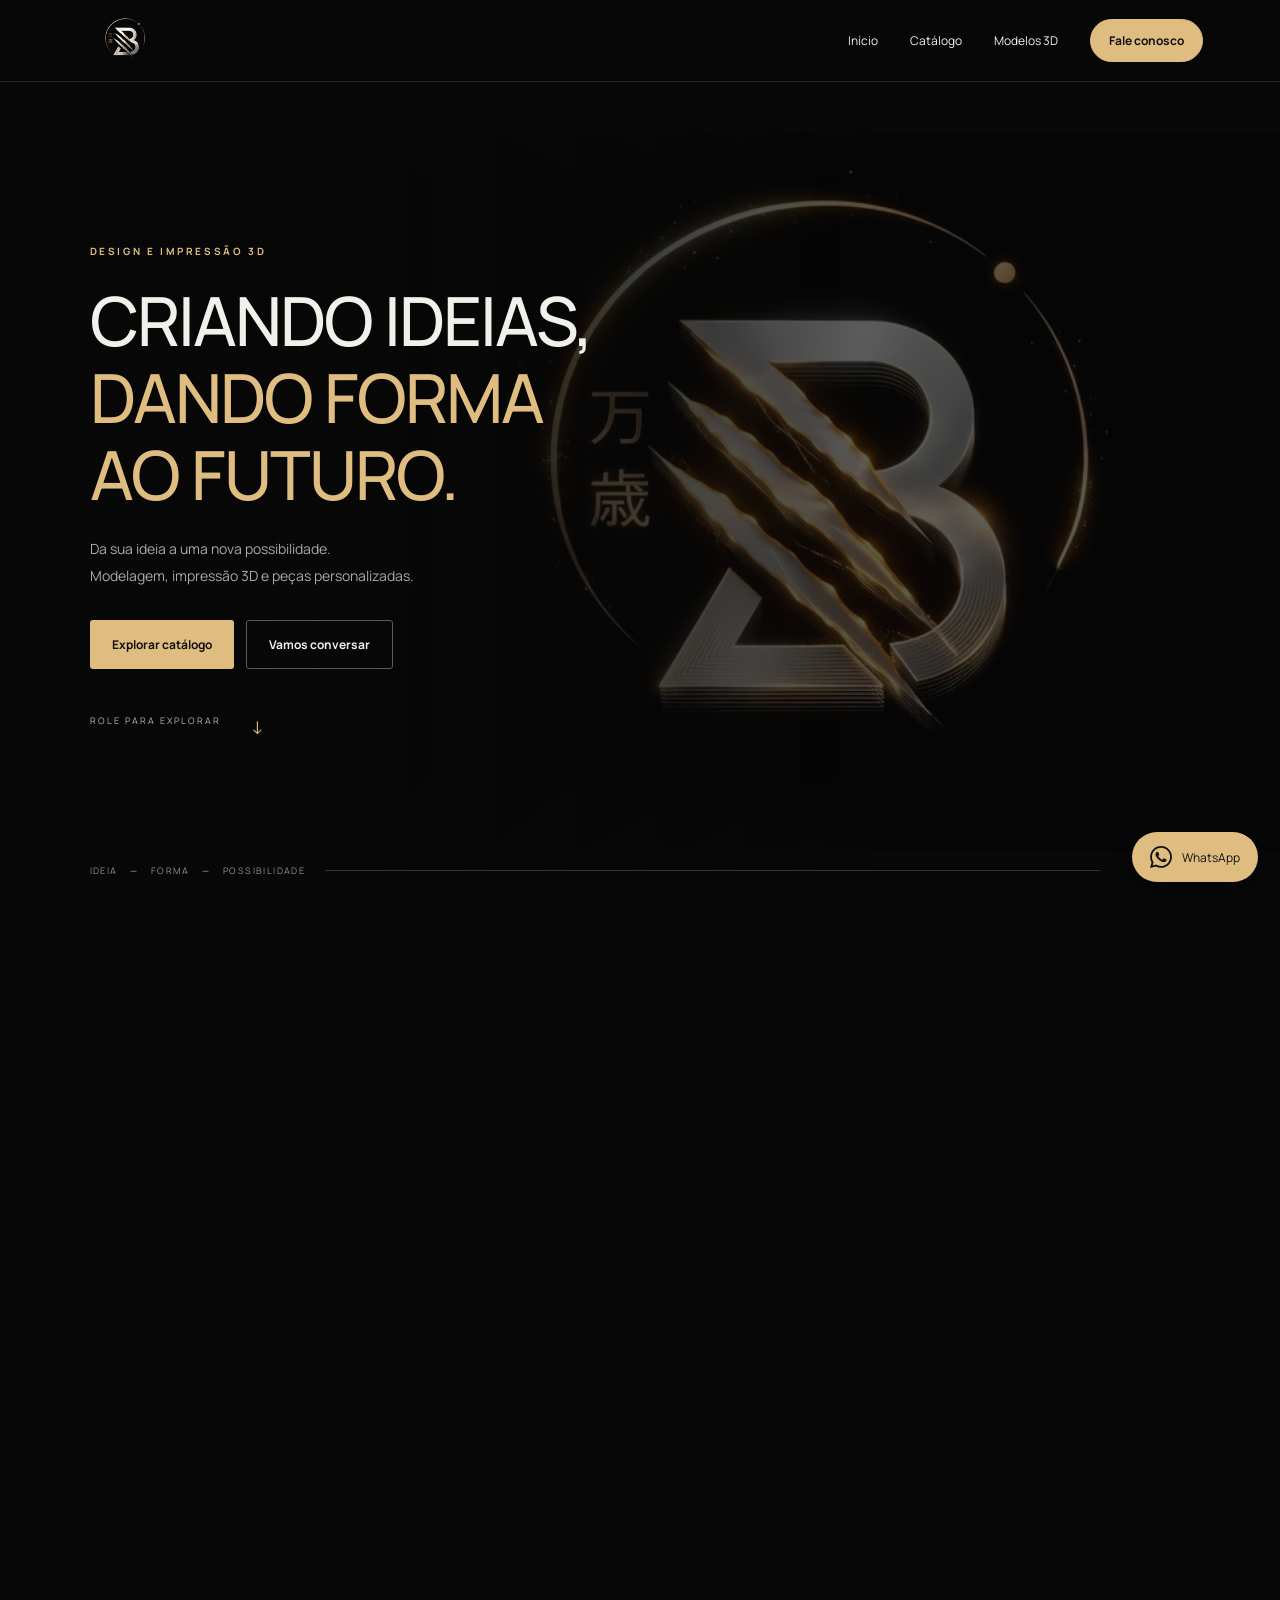
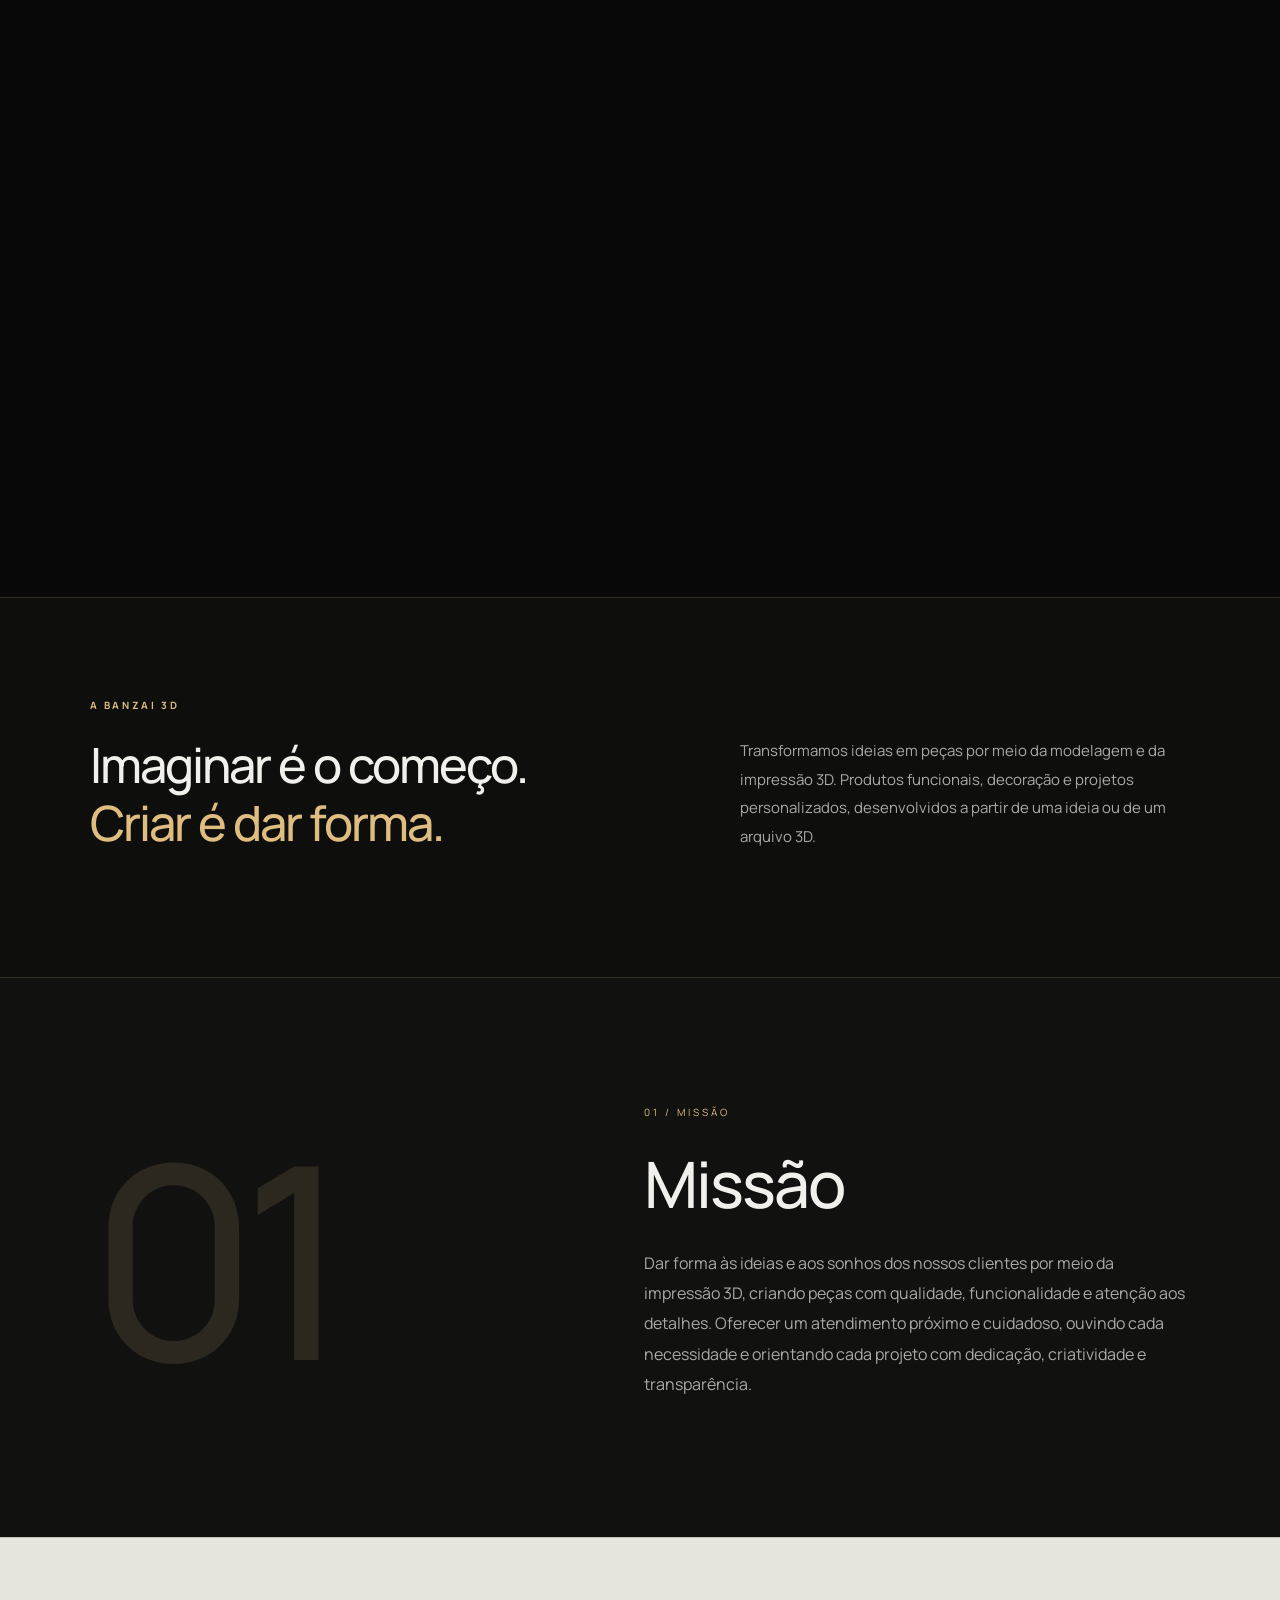
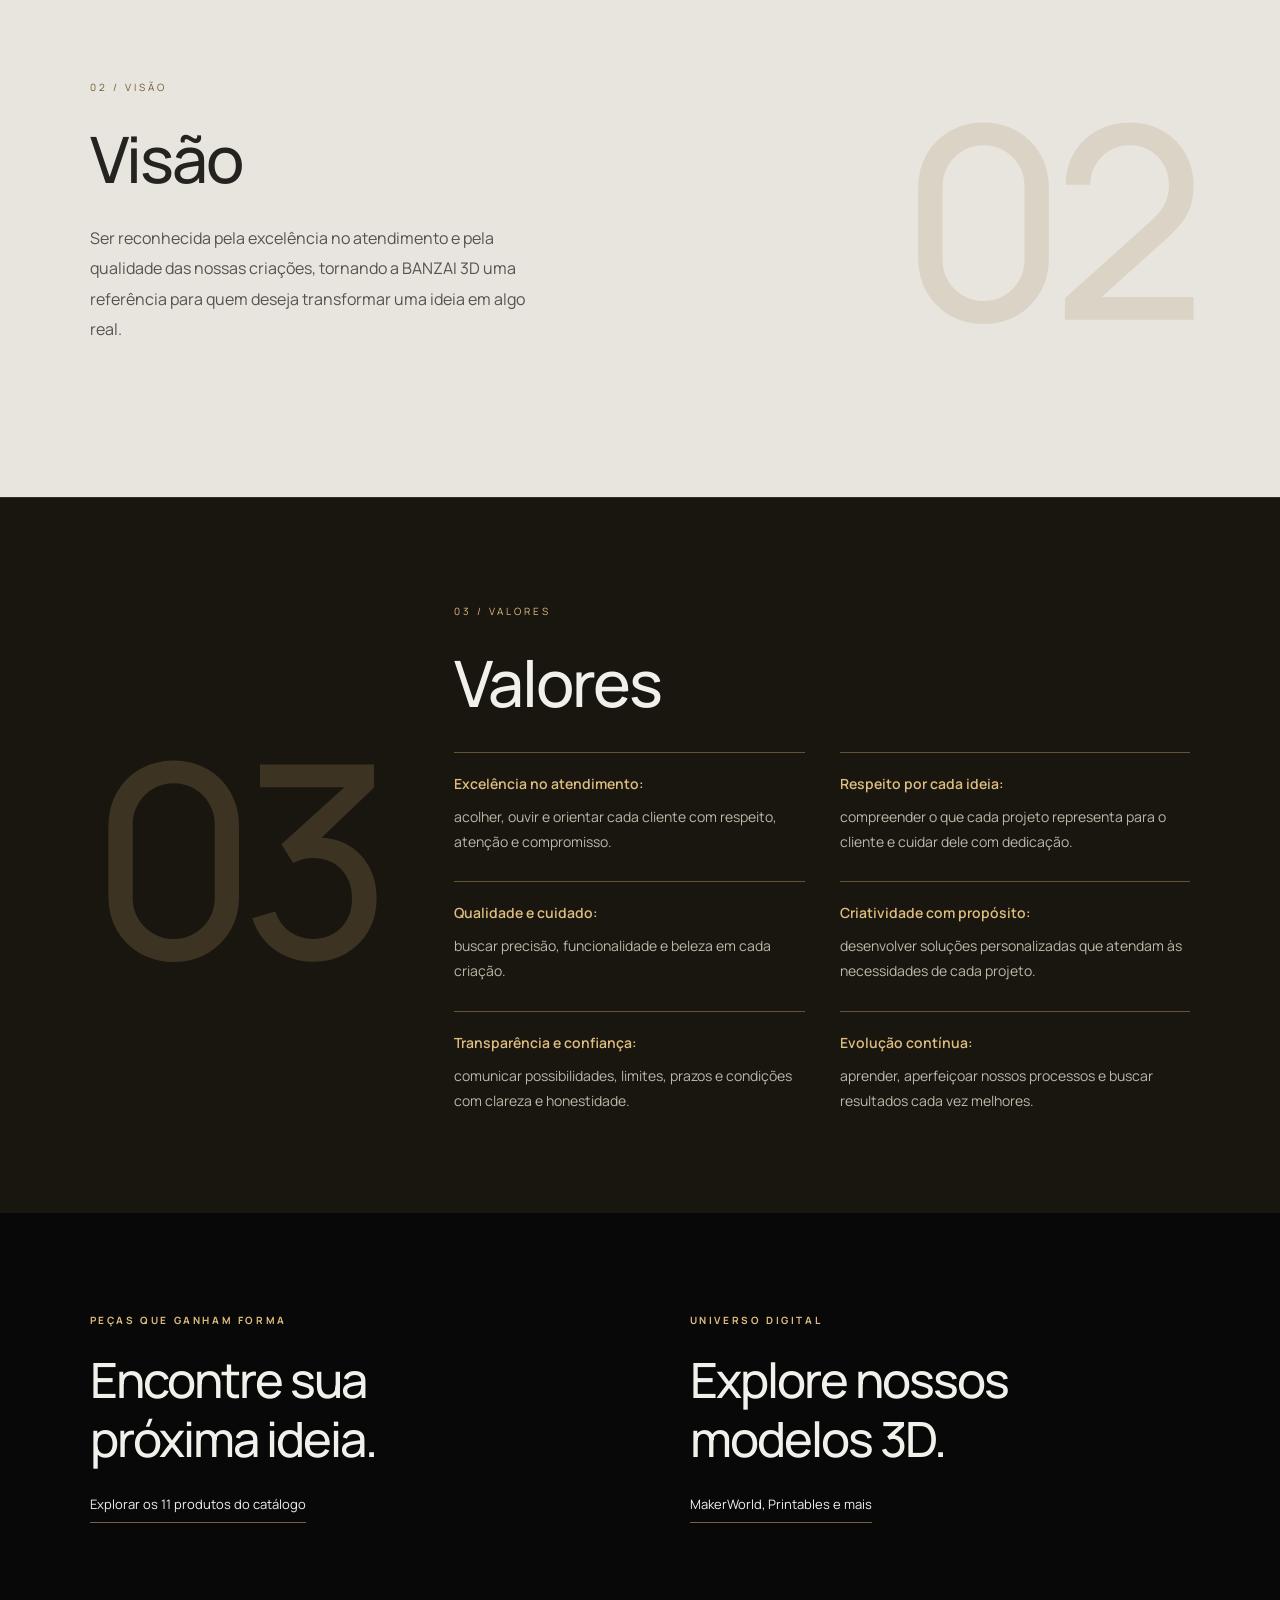
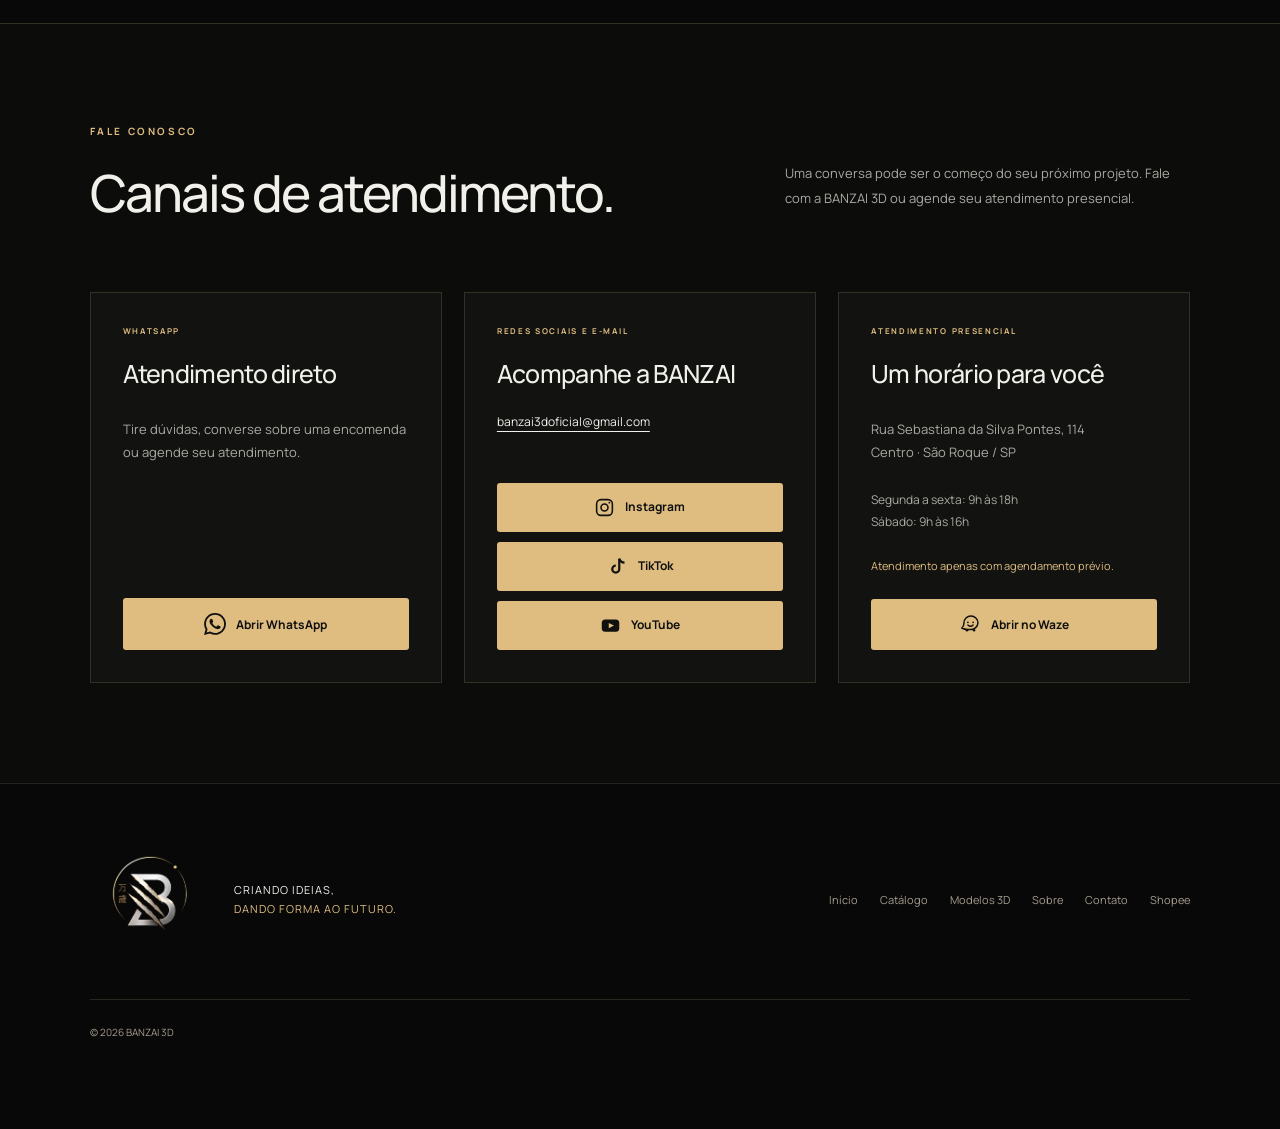
==== commit 775ac4a6: "Add files via upload" ====
--- a/index.html
+++ b/index.html
@@ -1 +1 @@
-<!doctype html><html lang="pt-BR"><head><meta charset="utf-8"><meta name="viewport" content="width=device-width,initial-scale=1"><title>BANZAI 3D | Criando ideias, dando forma ao futuro</title><meta name="description" content="Modelagem e impressão 3D, produtos criativos e peças personalizadas. Conheça a BANZAI 3D e fale sobre seu projeto."><link rel="icon" href="assets/logo-banzai3d.png"><link rel="stylesheet" href="inicio.css"><script src="inicio.js" defer></script><link rel="canonical" href="https://banzai3doficial.github.io/banzai3d/"><meta property="og:title" content="BANZAI 3D | Criando ideias, dando forma ao futuro"><meta property="og:description" content="Modelagem e impressão 3D, produtos criativos e peças personalizadas. Conheça a BANZAI 3D e fale sobre seu projeto."><meta property="og:url" content="https://banzai3doficial.github.io/banzai3d/"><meta property="og:type" content="website"><meta property="og:image" content="https://banzai3doficial.github.io/banzai3d/assets/logo-banzai3d.png"></head><body><a class="skip" href="#conteudo">Pular para o conteúdo</a><header><a class="brand" href="index.html#inicio" aria-label="BANZAI 3D — início"><img src="assets/logo-banzai3d.png" width="96" height="64" alt="BANZAI 3D"></a><nav aria-label="Principal"><a href="index.html#inicio">Início</a><a href="catalogo.html">Catálogo</a><a href="modelos.html">Modelos 3D</a><a class="nav-contact" href="index.html#contato">Fale conosco ↗</a></nav></header><main id="conteudo"><section class="scroll-scene" id="inicio"><div class="hero-sticky"><div class="hero-copy"><span class="eyebrow">DESIGN E IMPRESSÃO 3D</span><h1>CRIANDO IDEIAS,<br><em>DANDO FORMA<br>AO FUTURO.</em></h1><p>Da sua ideia a uma nova possibilidade.<br>Modelagem, impressão 3D e peças personalizadas.</p><div class="actions"><a class="button gold" href="catalogo.html">Explorar catálogo ↗</a><a class="button outline" href="https://wa.me/5511988504332?text=Ol%C3%A1%21%20Vim%20pelo%20site%20da%20BANZAI%203D." target="_blank" rel="noopener">Vamos conversar</a></div><a class="scroll-hint" href="#sobre">ROLE PARA EXPLORAR <span>↓</span></a></div><div class="visual" aria-hidden="true"><img class="poster" src="assets/poster.png" alt=""><video muted playsinline preload="auto" poster="assets/poster.png" tabindex="-1"><source src="assets/animacao-scroll.mp4" type="video/mp4"></video></div><div class="scene-bottom"><span>IDEIA <i>—</i> FORMA <i>—</i> POSSIBILIDADE</span><div class="progress"><span></span></div><button class="motion-toggle" type="button" hidden>Pausar animação</button></div></div></section><section class="intro wrap" id="sobre"><span class="eyebrow">A BANZAI 3D</span><div class="intro-grid"><h2>Imaginar é o começo.<br><em>Criar é dar forma.</em></h2><p>Transformamos ideias em peças por meio da modelagem e da impressão 3D. Produtos funcionais, decoração e projetos personalizados, desenvolvidos a partir de uma ideia ou de um arquivo 3D.</p></div></section><section class="purpose purpose-1" aria-labelledby="purpose-1"><div class="purpose-inner"><span class="purpose-number" aria-hidden="true">01</span><div class="purpose-content"><span>01 / MISSÃO</span><h2 id="purpose-1">Missão</h2><p>Dar forma às ideias e aos sonhos dos nossos clientes por meio da impressão 3D, criando peças com qualidade, funcionalidade e atenção aos detalhes. Oferecer um atendimento próximo e cuidadoso, ouvindo cada necessidade e orientando cada projeto com dedicação, criatividade e transparência.</p></div></div></section><section class="purpose purpose-2" aria-labelledby="purpose-2"><div class="purpose-inner"><span class="purpose-number" aria-hidden="true">02</span><div class="purpose-content"><span>02 / VISÃO</span><h2 id="purpose-2">Visão</h2><p>Ser reconhecida pela excelência no atendimento e pela qualidade das nossas criações, tornando a BANZAI 3D uma referência para quem deseja transformar uma ideia em algo real.</p></div></div></section><section class="purpose purpose-3" aria-labelledby="purpose-3"><div class="purpose-inner"><span class="purpose-number" aria-hidden="true">03</span><div class="purpose-content"><span>03 / VALORES</span><h2 id="purpose-3">Valores</h2><ul class="values-list"><li><strong>Excelência no atendimento:</strong> acolher, ouvir e orientar cada cliente com respeito, atenção e compromisso.</li><li><strong>Respeito por cada ideia:</strong> compreender o que cada projeto representa para o cliente e cuidar dele com dedicação.</li><li><strong>Qualidade e cuidado:</strong> buscar precisão, funcionalidade e beleza em cada criação.</li><li><strong>Criatividade com propósito:</strong> desenvolver soluções personalizadas que atendam às necessidades de cada projeto.</li><li><strong>Transparência e confiança:</strong> comunicar possibilidades, limites, prazos e condições com clareza e honestidade.</li><li><strong>Evolução contínua:</strong> aprender, aperfeiçoar nossos processos e buscar resultados cada vez melhores.</li></ul></div></div></section><section class="destinations wrap"><div id="produtos"><span id="categorias" class="anchor"></span><span class="eyebrow">PEÇAS QUE GANHAM FORMA</span><h2>Encontre sua<br>próxima ideia.</h2><a class="text-link" href="catalogo.html">Explorar os 11 produtos do catálogo ↗</a></div><div><span class="eyebrow">UNIVERSO DIGITAL</span><h2>Explore nossos<br>modelos 3D.</h2><a class="text-link" href="modelos.html">MakerWorld, Printables e mais ↗</a></div></section></main><section class="contact-channels wrap" id="contato"><div class="contact-heading"><div><span class="eyebrow">FALE CONOSCO</span><h2>Canais de atendimento.</h2></div><p>Uma conversa pode ser o começo do seu próximo projeto. Fale com a BANZAI 3D ou agende seu atendimento presencial.</p></div><div class="channel-grid"><article class="channel-card"><span class="eyebrow">WHATSAPP</span><h3>Atendimento direto</h3><p>Tire dúvidas, converse sobre uma encomenda ou agende seu atendimento.</p><a class="button gold" href="https://wa.me/5511988504332?text=Ol%C3%A1%21%20Vim%20pelo%20site%20da%20BANZAI%203D." target="_blank" rel="noopener"><svg class="wa-icon" viewBox="0 0 24 24" aria-hidden="true" focusable="false"><path fill="currentColor" d="M.057 24l1.687-6.163c-1.041-1.804-1.588-3.849-1.587-5.946.003-6.556 5.338-11.891 11.893-11.891 3.181.001 6.167 1.24 8.413 3.488 2.245 2.248 3.481 5.236 3.48 8.414-.003 6.557-5.338 11.892-11.893 11.892-1.99-.001-3.951-.5-5.688-1.448l-6.305 1.654zm6.597-3.807c1.676.995 3.276 1.591 5.392 1.592 5.448 0 9.886-4.434 9.889-9.885.002-5.462-4.415-9.89-9.881-9.892-5.452 0-9.887 4.434-9.889 9.884-.001 2.225.651 3.891 1.746 5.634l-.999 3.648 3.742-.981zm11.387-5.464c-.074-.124-.272-.198-.57-.347-.297-.149-1.758-.868-2.031-.967-.272-.099-.47-.149-.669.149-.198.297-.768.967-.941 1.165-.173.198-.347.223-.644.074-.297-.149-1.255-.462-2.39-1.475-.883-.788-1.48-1.761-1.653-2.059-.173-.297-.018-.458.13-.606.134-.133.297-.347.446-.521.151-.172.2-.296.3-.495.099-.198.05-.372-.025-.521-.075-.148-.669-1.611-.916-2.206-.242-.579-.487-.501-.669-.51l-.57-.01c-.198 0-.52.074-.792.372s-1.04 1.016-1.04 2.479 1.065 2.876 1.213 3.074c.149.198 2.095 3.2 5.076 4.487.709.306 1.263.489 1.694.626.712.226 1.36.194 1.872.118.571-.085 1.758-.719 2.006-1.413.248-.695.248-1.29.173-1.414z"/></svg><span>Abrir WhatsApp ↗</span></a></article><article class="channel-card"><span class="eyebrow">REDES SOCIAIS E E-MAIL</span><h3>Acompanhe a BANZAI</h3><a class="email" href="mailto:banzai3doficial@gmail.com">banzai3doficial@gmail.com</a><div class="channel-social"><a class="button gold social-button" href="https://www.instagram.com/banzai3doficial" target="_blank" rel="noopener"><svg class="social-icon" viewBox="0 0 24 24" aria-hidden="true" focusable="false"><rect x="3" y="3" width="18" height="18" rx="5" fill="none" stroke="currentColor" stroke-width="1.8"/><circle cx="12" cy="12" r="4" fill="none" stroke="currentColor" stroke-width="1.8"/><circle cx="17.5" cy="6.5" r="1" fill="currentColor"/></svg><span>Instagram ↗</span></a><a class="button gold social-button" href="https://www.tiktok.com/@banzai3doficial" target="_blank" rel="noopener"><svg class="social-icon" viewBox="0 0 24 24" aria-hidden="true" focusable="false"><path d="M14 3v12a4 4 0 1 1-4-4" fill="none" stroke="currentColor" stroke-width="2.5"/><path d="M14 3c.8 3 2.5 4.5 6 4.5" fill="none" stroke="currentColor" stroke-width="2.5"/></svg><span>TikTok ↗</span></a><a class="button gold social-button" href="https://www.youtube.com/@banzai3d" target="_blank" rel="noopener"><svg class="social-icon" viewBox="0 0 24 24" aria-hidden="true" focusable="false"><rect x="2" y="5" width="20" height="14" rx="4" fill="currentColor"/><path d="m10 9 6 3-6 3Z" fill="var(--gold)"/></svg><span>YouTube ↗</span></a></div></article><article class="channel-card"><span class="eyebrow">ATENDIMENTO PRESENCIAL</span><h3>Um horário para você</h3><p>Rua Sebastiana da Silva Pontes, 114<br>Centro · São Roque / SP</p><p class="hours">Segunda a sexta: 9h às 18h<br>Sábado: 9h às 16h</p><p class="appointment">Atendimento apenas com agendamento prévio.</p><a class="button gold" href="https://waze.com/ul/h6gy6pqn6n" target="_blank" rel="noopener"><svg class="social-icon" viewBox="0 0 24 24" aria-hidden="true" focusable="false"><path d="M20.5 10.2a8 8 0 0 0-16 0c0 3-1 4.7-2.5 5.8 2 1.1 4.3 1.7 7 1.7h3.5a8 8 0 0 0 8-7.5Z" fill="none" stroke="currentColor" stroke-width="1.7" stroke-linejoin="round"/><circle cx="8" cy="18.5" r="1.5" fill="currentColor"/><circle cx="16" cy="18.5" r="1.5" fill="currentColor"/><circle cx="9" cy="9.5" r="1" fill="currentColor"/><circle cx="15" cy="9.5" r="1" fill="currentColor"/><path d="M9 12.5q3 3 6 0" fill="none" stroke="currentColor" stroke-width="1.5" stroke-linecap="round"/></svg><span>Abrir no Waze ↗</span></a></article></div></section><footer class="brand-footer wrap"><div class="footer-identity"><a href="index.html#inicio" aria-label="BANZAI 3D — início"><img src="assets/logo-banzai3d.png" width="120" height="120" alt="BANZAI 3D"></a><p>CRIANDO IDEIAS,<br><span>DANDO FORMA AO FUTURO.</span></p></div><div class="footer-links"><a href="index.html#inicio">Início</a><a href="catalogo.html">Catálogo</a><a href="modelos.html">Modelos 3D</a><a href="index.html#sobre">Sobre</a><a href="index.html#contato">Contato</a><a href="https://shopee.com.br/shop/1079674578" target="_blank" rel="noopener">Shopee ↗</a></div><small>© 2026 BANZAI 3D</small></footer><a class="whatsapp" href="https://wa.me/5511988504332?text=Ol%C3%A1%21%20Vim%20pelo%20site%20da%20BANZAI%203D." target="_blank" rel="noopener" aria-label="Falar com a BANZAI no WhatsApp"><svg class="wa-icon" viewBox="0 0 24 24" aria-hidden="true" focusable="false"><path fill="currentColor" d="M.057 24l1.687-6.163c-1.041-1.804-1.588-3.849-1.587-5.946.003-6.556 5.338-11.891 11.893-11.891 3.181.001 6.167 1.24 8.413 3.488 2.245 2.248 3.481 5.236 3.48 8.414-.003 6.557-5.338 11.892-11.893 11.892-1.99-.001-3.951-.5-5.688-1.448l-6.305 1.654zm6.597-3.807c1.676.995 3.276 1.591 5.392 1.592 5.448 0 9.886-4.434 9.889-9.885.002-5.462-4.415-9.89-9.881-9.892-5.452 0-9.887 4.434-9.889 9.884-.001 2.225.651 3.891 1.746 5.634l-.999 3.648 3.742-.981zm11.387-5.464c-.074-.124-.272-.198-.57-.347-.297-.149-1.758-.868-2.031-.967-.272-.099-.47-.149-.669.149-.198.297-.768.967-.941 1.165-.173.198-.347.223-.644.074-.297-.149-1.255-.462-2.39-1.475-.883-.788-1.48-1.761-1.653-2.059-.173-.297-.018-.458.13-.606.134-.133.297-.347.446-.521.151-.172.2-.296.3-.495.099-.198.05-.372-.025-.521-.075-.148-.669-1.611-.916-2.206-.242-.579-.487-.501-.669-.51l-.57-.01c-.198 0-.52.074-.792.372s-1.04 1.016-1.04 2.479 1.065 2.876 1.213 3.074c.149.198 2.095 3.2 5.076 4.487.709.306 1.263.489 1.694.626.712.226 1.36.194 1.872.118.571-.085 1.758-.719 2.006-1.413.248-.695.248-1.29.173-1.414z"/></svg><span>WhatsApp</span></a></body></html>+<!doctype html><html lang="pt-BR"><head><meta charset="utf-8"><meta name="viewport" content="width=device-width,initial-scale=1"><title>BANZAI 3D | Criando ideias, dando forma ao futuro</title><meta name="description" content="Modelagem e impressão 3D, produtos criativos e peças personalizadas. Conheça a BANZAI 3D e fale sobre seu projeto."><link rel="icon" href="assets/logo-banzai3d.png"><link rel="stylesheet" href="inicio.css"><script src="inicio.js?v=mobile-v01" defer></script><link rel="canonical" href="https://banzai3doficial.github.io/banzai3d/"><meta property="og:title" content="BANZAI 3D | Criando ideias, dando forma ao futuro"><meta property="og:description" content="Modelagem e impressão 3D, produtos criativos e peças personalizadas. Conheça a BANZAI 3D e fale sobre seu projeto."><meta property="og:url" content="https://banzai3doficial.github.io/banzai3d/"><meta property="og:type" content="website"><meta property="og:image" content="https://banzai3doficial.github.io/banzai3d/assets/logo-banzai3d.png"><link rel="stylesheet" href="mobile-v01.css?v=valores-v02"><script src="mobile-v01.js" defer></script></head><body><a class="skip" href="#conteudo">Pular para o conteúdo</a><header><a class="brand" href="index.html#inicio" aria-label="BANZAI 3D — início"><img src="assets/logo-banzai3d.png" width="96" height="64" alt="BANZAI 3D"></a><nav aria-label="Principal"><a href="index.html#inicio">Início</a><a href="catalogo.html">Catálogo</a><a href="modelos.html">Modelos 3D</a><a class="nav-contact" href="index.html#contato">Fale conosco</a></nav></header><main id="conteudo"><section class="scroll-scene" id="inicio"><div class="hero-sticky"><div class="hero-copy"><span class="eyebrow">DESIGN E IMPRESSÃO 3D</span><h1>CRIANDO IDEIAS,<br><em>DANDO FORMA<br>AO FUTURO.</em></h1><p>Da sua ideia a uma nova possibilidade.<br>Modelagem, impressão 3D e peças personalizadas.</p><div class="actions"><a class="button gold" href="catalogo.html">Explorar catálogo</a><a class="button outline" href="https://wa.me/5511988504332?text=Ol%C3%A1%21%20Vim%20pelo%20site%20da%20BANZAI%203D." target="_blank" rel="noopener">Vamos conversar</a></div><a class="scroll-hint" href="#sobre">ROLE PARA EXPLORAR <span>↓</span></a></div><div class="visual" aria-hidden="true"><img class="poster" src="assets/poster.png" alt=""><video muted playsinline preload="auto" poster="assets/poster.png" tabindex="-1"><source src="assets/animacao-scroll.mp4" type="video/mp4"></video></div><div class="scene-bottom"><span>IDEIA <i>—</i> FORMA <i>—</i> POSSIBILIDADE</span><div class="progress"><span></span></div><button class="motion-toggle" type="button" hidden>Pausar animação</button></div></div></section><section class="intro wrap" id="sobre"><span class="eyebrow">A BANZAI 3D</span><div class="intro-grid"><h2>Imaginar é o começo.<br><em>Criar é dar forma.</em></h2><p>Transformamos ideias em peças por meio da modelagem e da impressão 3D. Produtos funcionais, decoração e projetos personalizados, desenvolvidos a partir de uma ideia ou de um arquivo 3D.</p></div></section><section class="purpose purpose-1" aria-labelledby="purpose-1"><div class="purpose-inner"><span class="purpose-number" aria-hidden="true">01</span><div class="purpose-content"><span>01 / MISSÃO</span><h2 id="purpose-1">Missão</h2><p>Dar forma às ideias e aos sonhos dos nossos clientes por meio da impressão 3D, criando peças com qualidade, funcionalidade e atenção aos detalhes. Oferecer um atendimento próximo e cuidadoso, ouvindo cada necessidade e orientando cada projeto com dedicação, criatividade e transparência.</p></div></div></section><section class="purpose purpose-2" aria-labelledby="purpose-2"><div class="purpose-inner"><span class="purpose-number" aria-hidden="true">02</span><div class="purpose-content"><span>02 / VISÃO</span><h2 id="purpose-2">Visão</h2><p>Ser reconhecida pela excelência no atendimento e pela qualidade das nossas criações, tornando a BANZAI 3D uma referência para quem deseja transformar uma ideia em algo real.</p></div></div></section><section class="purpose purpose-3" aria-labelledby="purpose-3"><div class="purpose-inner"><span class="purpose-number" aria-hidden="true">03</span><div class="purpose-content"><span>03 / VALORES</span><h2 id="purpose-3">Valores</h2><ul class="values-list"><li><strong>Excelência no atendimento:</strong><span class="value-full"> acolher, ouvir e orientar cada cliente com respeito, atenção e compromisso.</span><span class="value-short"> Ouvir e orientar cada cliente com respeito e atenção.</span></li><li><strong>Respeito por cada ideia:</strong><span class="value-full"> compreender o que cada projeto representa para o cliente e cuidar dele com dedicação.</span><span class="value-short"> Tratar cada projeto com dedicação e cuidado.</span></li><li><strong>Qualidade e cuidado:</strong><span class="value-full"> buscar precisão, funcionalidade e beleza em cada criação.</span><span class="value-short"> Unir precisão, funcionalidade e beleza.</span></li><li><strong>Criatividade com propósito:</strong><span class="value-full"> desenvolver soluções personalizadas que atendam às necessidades de cada projeto.</span><span class="value-short"> Criar soluções para cada necessidade.</span></li><li><strong>Transparência e confiança:</strong><span class="value-full"> comunicar possibilidades, limites, prazos e condições com clareza e honestidade.</span><span class="value-short"> Comunicar possibilidades, limites, prazos e condições com clareza.</span></li><li><strong>Evolução contínua:</strong><span class="value-full"> aprender, aperfeiçoar nossos processos e buscar resultados cada vez melhores.</span><span class="value-short"> Aprender e melhorar nossos processos e resultados.</span></li></ul></div></div></section><section class="destinations wrap"><div id="produtos"><span id="categorias" class="anchor"></span><span class="eyebrow">PEÇAS QUE GANHAM FORMA</span><h2>Encontre sua<br>próxima ideia.</h2><a class="text-link" href="catalogo.html">Explorar os 11 produtos do catálogo</a></div><div><span class="eyebrow">UNIVERSO DIGITAL</span><h2>Explore nossos<br>modelos 3D.</h2><a class="text-link" href="modelos.html">MakerWorld, Printables e mais</a></div></section></main><section class="contact-channels wrap" id="contato"><div class="contact-heading"><div><span class="eyebrow">FALE CONOSCO</span><h2>Canais de atendimento.</h2></div><p>Uma conversa pode ser o começo do seu próximo projeto. Fale com a BANZAI 3D ou agende seu atendimento presencial.</p></div><div class="channel-grid"><article class="channel-card"><span class="eyebrow">WHATSAPP</span><h3>Atendimento direto</h3><p>Tire dúvidas, converse sobre uma encomenda ou agende seu atendimento.</p><a class="button gold" href="https://wa.me/5511988504332?text=Ol%C3%A1%21%20Vim%20pelo%20site%20da%20BANZAI%203D." target="_blank" rel="noopener"><svg class="wa-icon" viewBox="0 0 24 24" aria-hidden="true" focusable="false"><path fill="currentColor" d="M.057 24l1.687-6.163c-1.041-1.804-1.588-3.849-1.587-5.946.003-6.556 5.338-11.891 11.893-11.891 3.181.001 6.167 1.24 8.413 3.488 2.245 2.248 3.481 5.236 3.48 8.414-.003 6.557-5.338 11.892-11.893 11.892-1.99-.001-3.951-.5-5.688-1.448l-6.305 1.654zm6.597-3.807c1.676.995 3.276 1.591 5.392 1.592 5.448 0 9.886-4.434 9.889-9.885.002-5.462-4.415-9.89-9.881-9.892-5.452 0-9.887 4.434-9.889 9.884-.001 2.225.651 3.891 1.746 5.634l-.999 3.648 3.742-.981zm11.387-5.464c-.074-.124-.272-.198-.57-.347-.297-.149-1.758-.868-2.031-.967-.272-.099-.47-.149-.669.149-.198.297-.768.967-.941 1.165-.173.198-.347.223-.644.074-.297-.149-1.255-.462-2.39-1.475-.883-.788-1.48-1.761-1.653-2.059-.173-.297-.018-.458.13-.606.134-.133.297-.347.446-.521.151-.172.2-.296.3-.495.099-.198.05-.372-.025-.521-.075-.148-.669-1.611-.916-2.206-.242-.579-.487-.501-.669-.51l-.57-.01c-.198 0-.52.074-.792.372s-1.04 1.016-1.04 2.479 1.065 2.876 1.213 3.074c.149.198 2.095 3.2 5.076 4.487.709.306 1.263.489 1.694.626.712.226 1.36.194 1.872.118.571-.085 1.758-.719 2.006-1.413.248-.695.248-1.29.173-1.414z"/></svg><span>Abrir WhatsApp</span></a></article><article class="channel-card"><span class="eyebrow">REDES SOCIAIS E E-MAIL</span><h3>Acompanhe a BANZAI</h3><a class="email" href="mailto:banzai3doficial@gmail.com">banzai3doficial@gmail.com</a><div class="channel-social"><a class="button gold social-button" href="https://www.instagram.com/banzai3doficial" target="_blank" rel="noopener"><svg class="social-icon" viewBox="0 0 24 24" aria-hidden="true" focusable="false"><rect x="3" y="3" width="18" height="18" rx="5" fill="none" stroke="currentColor" stroke-width="1.8"/><circle cx="12" cy="12" r="4" fill="none" stroke="currentColor" stroke-width="1.8"/><circle cx="17.5" cy="6.5" r="1" fill="currentColor"/></svg><span>Instagram</span></a><a class="button gold social-button" href="https://www.tiktok.com/@banzai3doficial" target="_blank" rel="noopener"><svg class="social-icon" viewBox="0 0 24 24" aria-hidden="true" focusable="false"><path d="M14 3v12a4 4 0 1 1-4-4" fill="none" stroke="currentColor" stroke-width="2.5"/><path d="M14 3c.8 3 2.5 4.5 6 4.5" fill="none" stroke="currentColor" stroke-width="2.5"/></svg><span>TikTok</span></a><a class="button gold social-button" href="https://www.youtube.com/@banzai3d" target="_blank" rel="noopener"><svg class="social-icon" viewBox="0 0 24 24" aria-hidden="true" focusable="false"><rect x="2" y="5" width="20" height="14" rx="4" fill="currentColor"/><path d="m10 9 6 3-6 3Z" fill="var(--gold)"/></svg><span>YouTube</span></a></div></article><article class="channel-card"><span class="eyebrow">ATENDIMENTO PRESENCIAL</span><h3>Um horário para você</h3><p>Rua Sebastiana da Silva Pontes, 114<br>Centro · São Roque / SP</p><p class="hours">Segunda a sexta: 9h às 18h<br>Sábado: 9h às 16h</p><p class="appointment">Atendimento apenas com agendamento prévio.</p><a class="button gold" href="https://waze.com/ul/h6gy6pqn6n" target="_blank" rel="noopener"><svg class="social-icon" viewBox="0 0 24 24" aria-hidden="true" focusable="false"><path d="M20.5 10.2a8 8 0 0 0-16 0c0 3-1 4.7-2.5 5.8 2 1.1 4.3 1.7 7 1.7h3.5a8 8 0 0 0 8-7.5Z" fill="none" stroke="currentColor" stroke-width="1.7" stroke-linejoin="round"/><circle cx="8" cy="18.5" r="1.5" fill="currentColor"/><circle cx="16" cy="18.5" r="1.5" fill="currentColor"/><circle cx="9" cy="9.5" r="1" fill="currentColor"/><circle cx="15" cy="9.5" r="1" fill="currentColor"/><path d="M9 12.5q3 3 6 0" fill="none" stroke="currentColor" stroke-width="1.5" stroke-linecap="round"/></svg><span>Abrir no Waze</span></a></article></div></section><footer class="brand-footer wrap"><div class="footer-identity"><a href="index.html#inicio" aria-label="BANZAI 3D — início"><img src="assets/logo-banzai3d.png" width="120" height="120" alt="BANZAI 3D"></a><p>CRIANDO IDEIAS,<br><span>DANDO FORMA AO FUTURO.</span></p></div><div class="footer-links"><a href="index.html#inicio">Início</a><a href="catalogo.html">Catálogo</a><a href="modelos.html">Modelos 3D</a><a href="index.html#sobre">Sobre</a><a href="index.html#contato">Contato</a><a href="https://shopee.com.br/shop/1079674578" target="_blank" rel="noopener">Shopee</a></div><small>© 2026 BANZAI 3D</small></footer><a class="whatsapp" href="https://wa.me/5511988504332?text=Ol%C3%A1%21%20Vim%20pelo%20site%20da%20BANZAI%203D." target="_blank" rel="noopener" aria-label="Falar com a BANZAI no WhatsApp"><svg class="wa-icon" viewBox="0 0 24 24" aria-hidden="true" focusable="false"><path fill="currentColor" d="M.057 24l1.687-6.163c-1.041-1.804-1.588-3.849-1.587-5.946.003-6.556 5.338-11.891 11.893-11.891 3.181.001 6.167 1.24 8.413 3.488 2.245 2.248 3.481 5.236 3.48 8.414-.003 6.557-5.338 11.892-11.893 11.892-1.99-.001-3.951-.5-5.688-1.448l-6.305 1.654zm6.597-3.807c1.676.995 3.276 1.591 5.392 1.592 5.448 0 9.886-4.434 9.889-9.885.002-5.462-4.415-9.89-9.881-9.892-5.452 0-9.887 4.434-9.889 9.884-.001 2.225.651 3.891 1.746 5.634l-.999 3.648 3.742-.981zm11.387-5.464c-.074-.124-.272-.198-.57-.347-.297-.149-1.758-.868-2.031-.967-.272-.099-.47-.149-.669.149-.198.297-.768.967-.941 1.165-.173.198-.347.223-.644.074-.297-.149-1.255-.462-2.39-1.475-.883-.788-1.48-1.761-1.653-2.059-.173-.297-.018-.458.13-.606.134-.133.297-.347.446-.521.151-.172.2-.296.3-.495.099-.198.05-.372-.025-.521-.075-.148-.669-1.611-.916-2.206-.242-.579-.487-.501-.669-.51l-.57-.01c-.198 0-.52.074-.792.372s-1.04 1.016-1.04 2.479 1.065 2.876 1.213 3.074c.149.198 2.095 3.2 5.076 4.487.709.306 1.263.489 1.694.626.712.226 1.36.194 1.872.118.571-.085 1.758-.719 2.006-1.413.248-.695.248-1.29.173-1.414z"/></svg><span>WhatsApp</span></a></body></html>
--- a/inicio.css
+++ b/inicio.css
@@ -30,3 +30,6 @@
 .channel-social{display:grid;grid-template-columns:1fr;width:100%;gap:10px}.channel-social .social-button{width:100%;min-height:49px;margin:0;padding:13px 18px;font-size:12px;border:0;border-radius:3px;gap:10px;color:#10100e;background:var(--gold);text-decoration:none;line-height:1.4}.social-icon{display:block;width:21px;height:21px;flex-shrink:0}.channel-card{min-height:360px}.channel-card>.button{min-height:49px}@media(max-width:700px){.channel-card{min-height:0}.channel-social{margin-top:15px}}
 
 .hours{font-size:12px!important;line-height:1.8}.catalog-note{font-size:12px;color:var(--muted)}
+
+/* Header contact action follows the shared gold button treatment. */
+header .nav-contact{background:var(--gold);color:#10100e;border:1px solid var(--gold);font-weight:700}header .nav-contact:hover{color:#10100e;filter:brightness(1.08)}
--- a/mobile-v01.css
+++ b/mobile-v01.css
@@ -0,0 +1,19 @@
+/* All presentation changes are restricted to narrow screens. */
+@media(max-width:700px){
+html{scroll-padding-top:80px}header{height:72px;min-height:72px;padding:8px 5%;gap:12px}.brand img,header .brand img{width:48px;height:48px}header nav{display:flex;position:static;flex-direction:row;align-items:center;justify-content:flex-end;gap:12px;flex-wrap:wrap;max-width:290px;font-size:11px;background:none;padding:0}header .nav-contact{padding:6px 9px;font-size:10px}
+.js .scroll-scene{height:170svh;min-height:0}.hero-sticky,.js .hero-sticky{top:72px;height:calc(100svh - 72px);min-height:620px;padding:28px 6% 20px;display:grid;grid-template-rows:auto minmax(160px,1fr) auto;gap:8px;align-items:stretch;overflow:hidden}.hero-copy{position:relative;max-width:100%;pointer-events:auto}.hero-copy .eyebrow{font-size:8px;letter-spacing:2px}.hero-copy h1{font-size:clamp(29px,7.8vw,40px);line-height:1.13;letter-spacing:-1.3px;margin:15px 0}.hero-copy>p{font-size:12px;line-height:1.7;margin:0;max-width:330px}.hero-copy .actions{display:grid;grid-template-columns:1fr 1fr;gap:10px;margin-top:19px}.hero-copy .button{padding:12px 10px;font-size:10px;min-height:44px}.scroll-hint{display:none}
+.visual{position:relative;inset:auto;width:100%;height:100%;min-height:160px;grid-row:2;opacity:.5;mask-image:linear-gradient(to bottom,transparent,#000 8%,#000 92%,transparent);z-index:0}.visual video,.visual .poster{width:100%;height:100%;object-fit:contain;object-position:center;mask-image:none}.visual video{visibility:visible!important;opacity:0}.video-ready .visual video{opacity:1}.static-motion .visual video{opacity:0}.hero-sticky:after{display:none}.scene-bottom{position:static;grid-row:3;left:auto;right:auto;bottom:auto;display:flex;flex-wrap:wrap;gap:10px;align-items:center;min-height:42px}.scene-bottom>span{font-size:7px;letter-spacing:1px}.scene-bottom .progress{min-width:40px}.motion-toggle{font-size:10px;min-height:36px;padding:8px 10px}.whatsapp{right:12px;bottom:calc(12px + env(safe-area-inset-bottom));padding:12px 15px}.wrap{padding:50px 6%}.intro-grid{gap:12px}.intro h2,.destinations h2{font-size:33px}.intro-grid p{font-size:14px}.purpose{padding:48px 6%;min-height:0}.purpose-inner{gap:14px}.purpose-number{font-size:63px;letter-spacing:-3px;line-height:1}.purpose-content h2{font-size:35px;margin:15px 0}.purpose-content p{font-size:14px;line-height:1.85}.purpose-3{padding:48px 6%}.values-list{gap:18px;margin-top:22px}.values-list li{padding-top:14px;font-size:13px}.contact-heading{gap:10px;margin-bottom:25px}.contact-heading h2{font-size:32px}.channel-card{padding:25px;min-height:0}.channel-card h3{font-size:24px}.channel-card .eyebrow{font-size:8px}.brand-footer{padding-bottom:95px!important}.footer-identity{gap:15px}.footer-links{font-size:11px;line-height:1.8;gap:15px}.catalog-head{padding:40px 6% 15px}.catalog-head h1{font-size:36px}.catalog{padding:10px 6% 55px}.catalog-tools{gap:15px}.catalog-tools input,.catalog-tools select{font-size:16px;min-height:46px}.product-grid{grid-template-columns:1fr;gap:24px}.product-body{padding:22px}.product h2{font-size:23px}.product p{font-size:14px}.profile-grid{gap:16px}.profile-grid>a{padding:25px}.models h1{font-size:43px}.models>p{font-size:14px}
+}
+@media(max-width:360px){header nav{gap:8px;font-size:10px;max-width:240px}.hero-sticky,.js .hero-sticky{padding-top:24px;min-height:600px}.hero-copy h1{font-size:28px}.scene-bottom>span{letter-spacing:0;font-size:6px}}
+@media(max-width:700px) and (max-height:700px){.hero-sticky,.js .hero-sticky{height:auto;min-height:650px}.visual{height:220px}.js .scroll-scene{height:calc(650px + 60svh)}}
+@media(max-width:700px) and (prefers-reduced-motion:reduce){.js .scroll-scene{height:auto}.hero-sticky,.js .hero-sticky{position:relative;top:auto}.visual video{display:none!important}.poster{visibility:visible!important}}
+@media(max-width:700px){.static-motion .scroll-scene{height:auto}.static-motion .hero-sticky{position:relative;top:auto}}
+@media(max-width:700px){.visual{mask-image:radial-gradient(ellipse at center,#000 48%,transparent 76%)}.visual video,.visual .poster{object-fit:cover;object-position:center}}
+@media(max-width:700px){.scene-bottom{margin-bottom:54px}}
+
+/* Compact values on phones, retaining the complete approved copy. */
+@media(max-width:700px){
+.purpose-3{padding:36px 6%}.purpose-3 .purpose-inner{display:block}.purpose-3 .purpose-number{display:none}.purpose-3 .purpose-content>span{font-size:8px;letter-spacing:2px}.purpose-3 .purpose-content h2{font-size:30px;line-height:1.2;margin:12px 0 20px}.purpose-3 .values-list{display:grid;grid-template-columns:1fr;gap:0;margin:0}.purpose-3 .values-list li{padding:14px 0;border-top:1px solid #645333;font-size:13px;line-height:1.65}.purpose-3 .values-list strong{display:inline;font-size:13px;line-height:1.65;margin:0;font-weight:700}.purpose-3 .values-list li:last-child{padding-bottom:0}
+}
+
+.value-short{display:none}@media(max-width:700px){.values-list .value-full{display:none}.values-list .value-short{display:inline}}
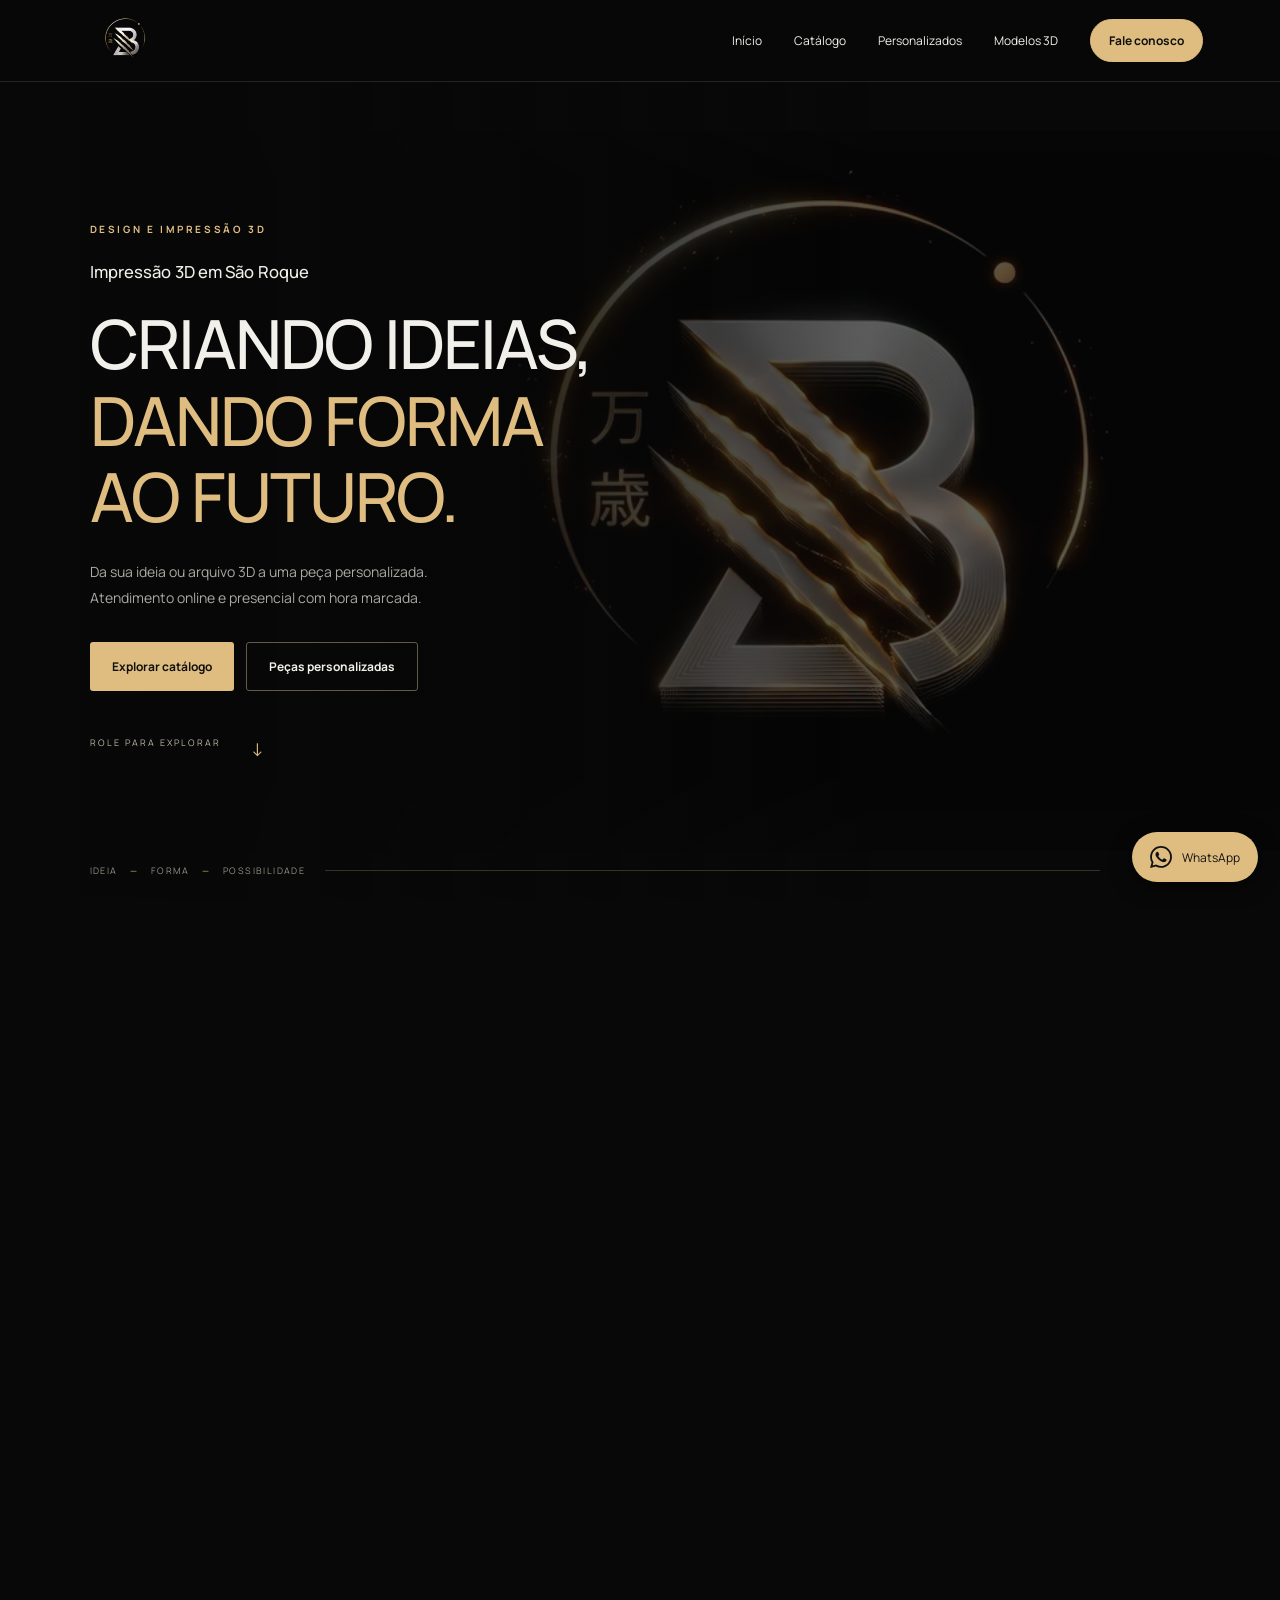
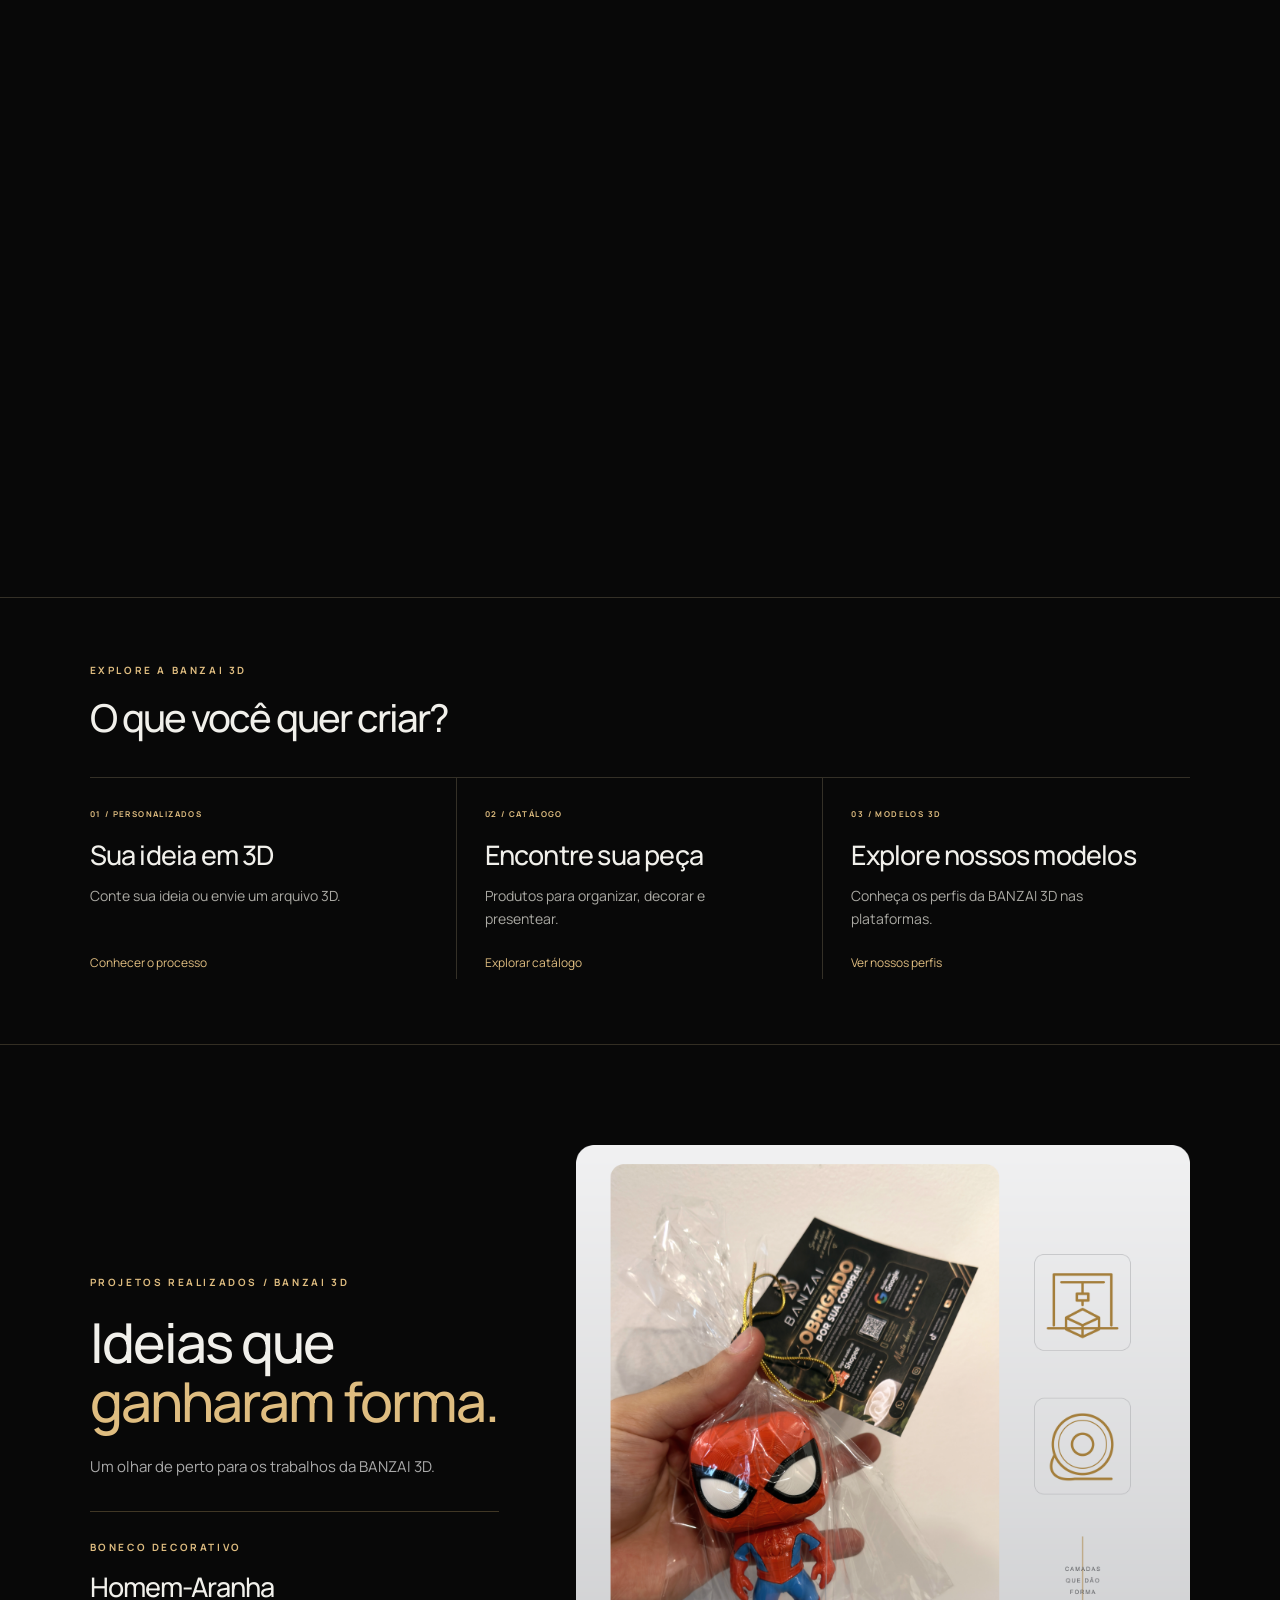
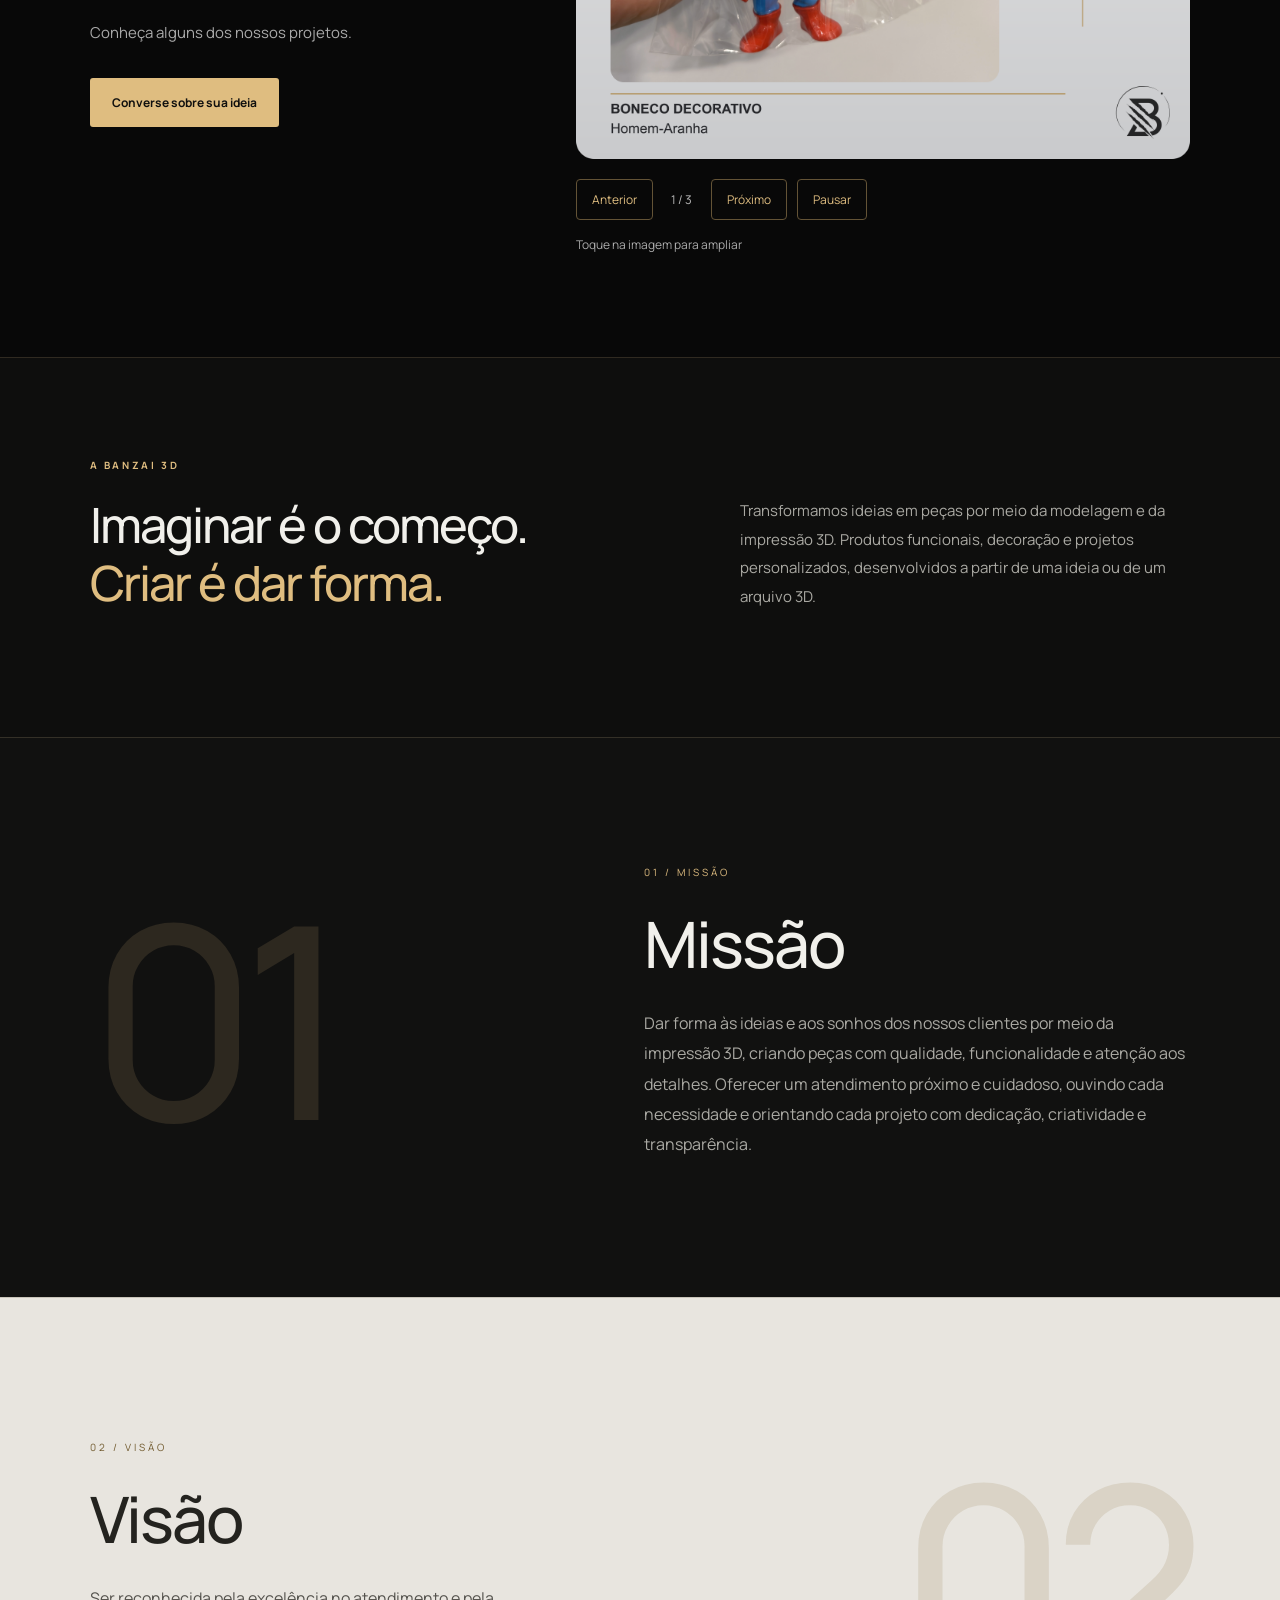
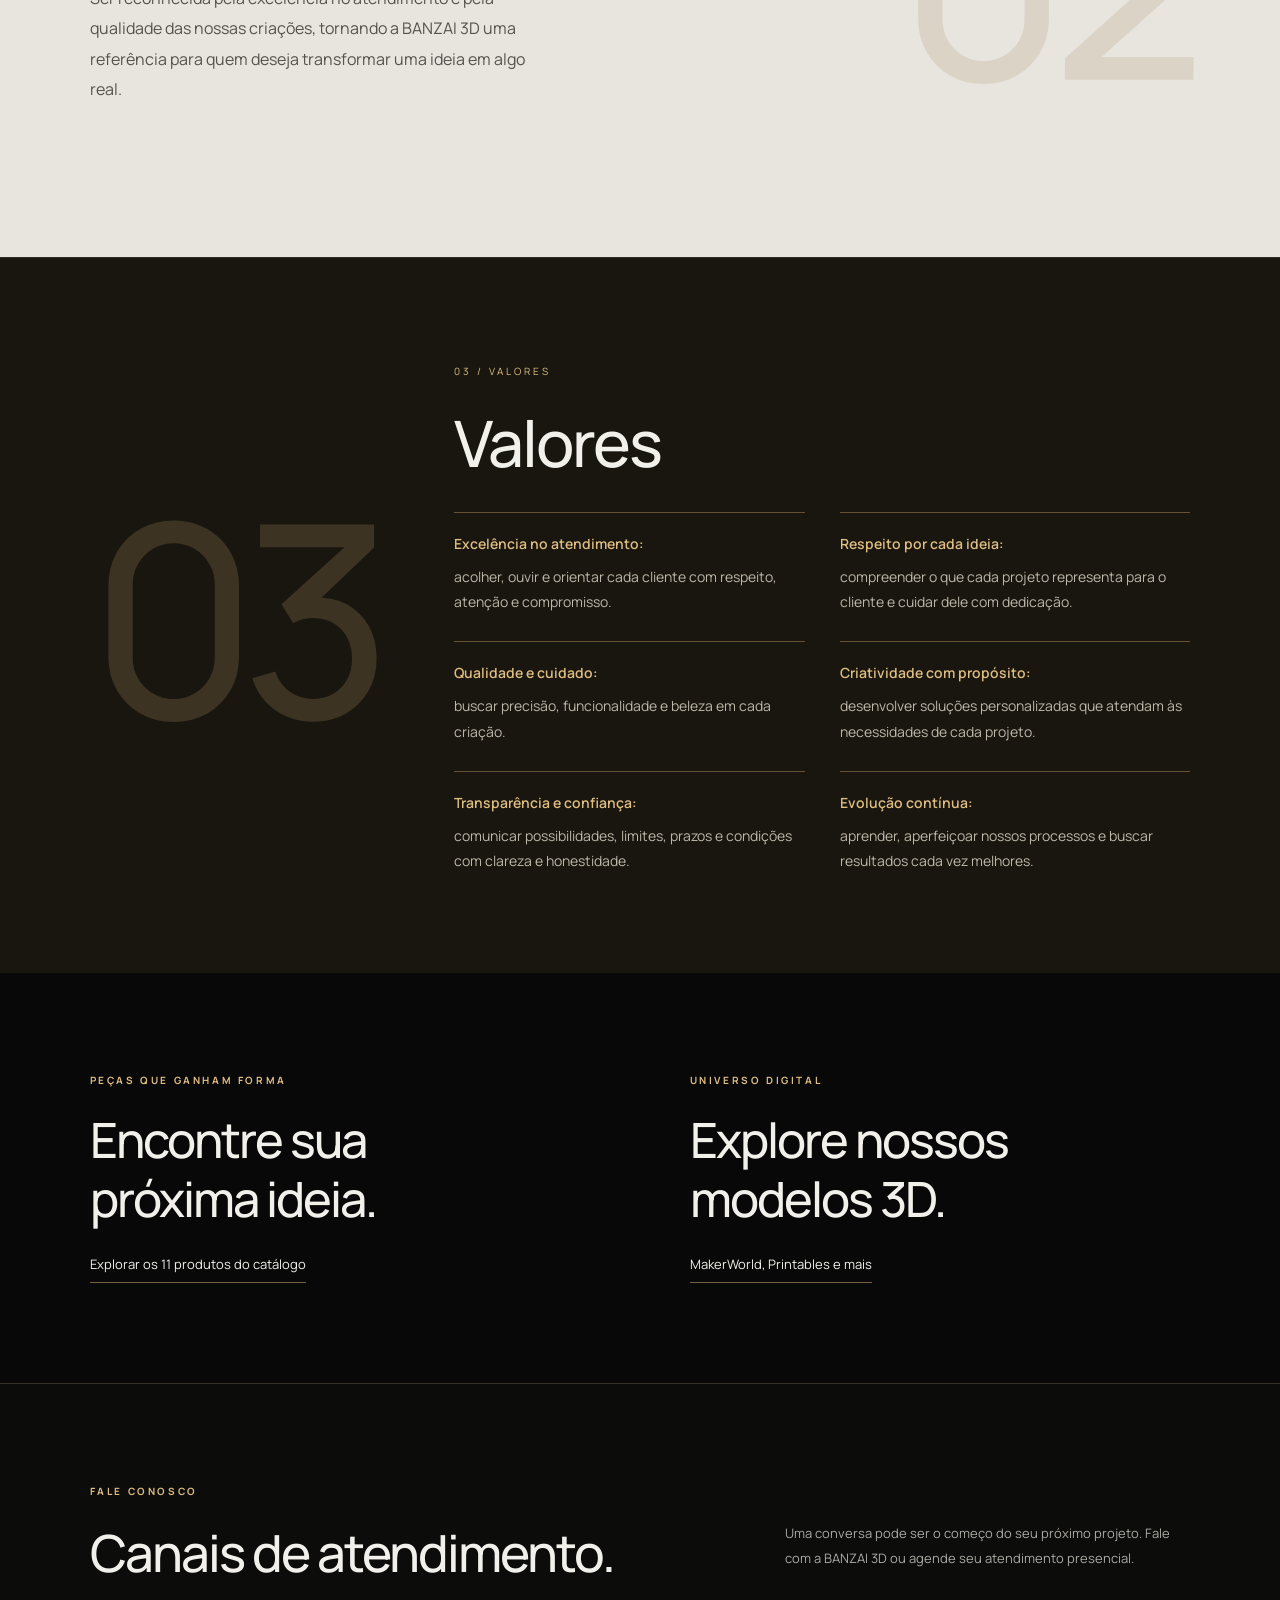
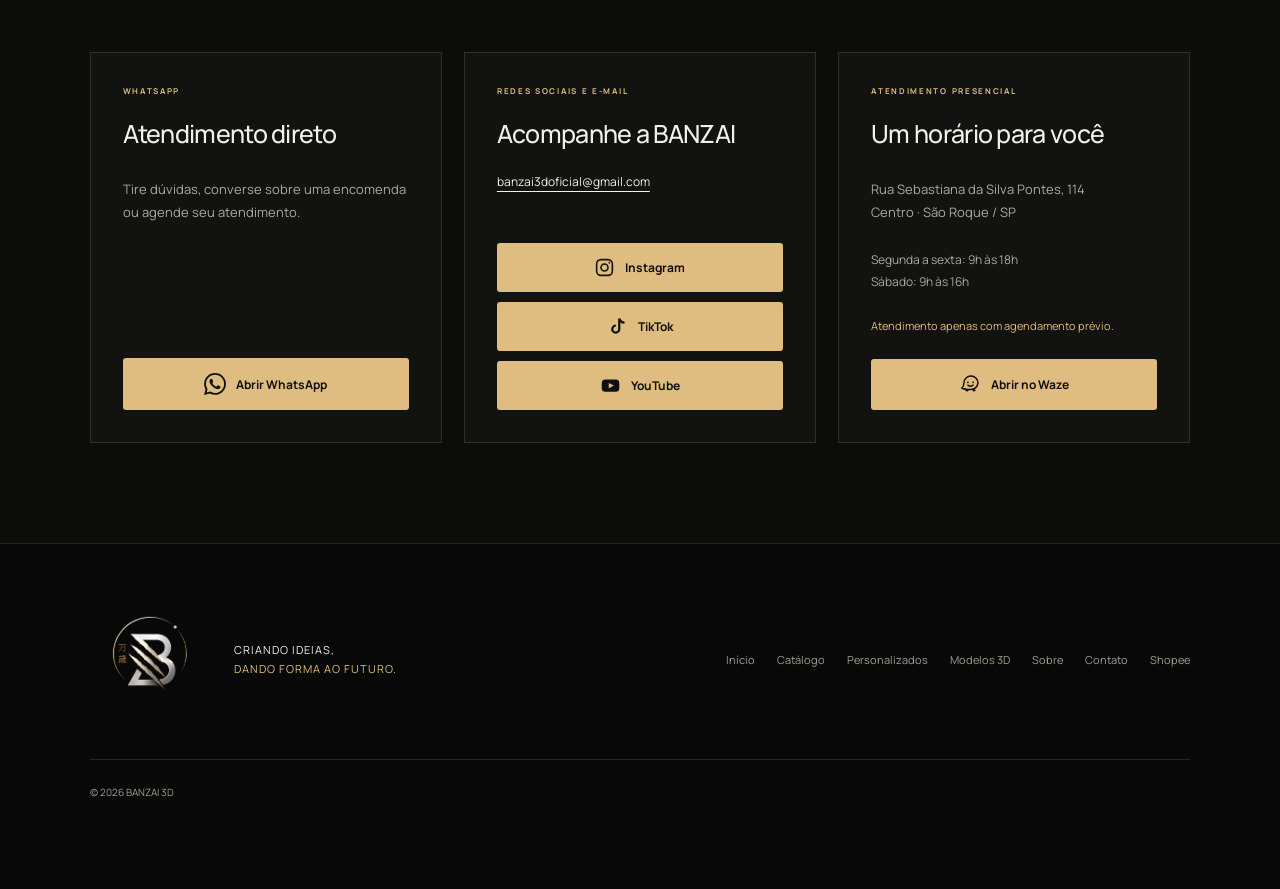
==== commit df88feee: "Add files via upload" ====
--- a/index.html
+++ b/index.html
@@ -1 +1 @@
-<!doctype html><html lang="pt-BR"><head><meta charset="utf-8"><meta name="viewport" content="width=device-width,initial-scale=1"><title>BANZAI 3D | Criando ideias, dando forma ao futuro</title><meta name="description" content="Modelagem e impressão 3D, produtos criativos e peças personalizadas. Conheça a BANZAI 3D e fale sobre seu projeto."><link rel="icon" href="assets/logo-banzai3d.png"><link rel="stylesheet" href="inicio.css"><script src="inicio.js?v=mobile-v01" defer></script><link rel="canonical" href="https://banzai3doficial.github.io/banzai3d/"><meta property="og:title" content="BANZAI 3D | Criando ideias, dando forma ao futuro"><meta property="og:description" content="Modelagem e impressão 3D, produtos criativos e peças personalizadas. Conheça a BANZAI 3D e fale sobre seu projeto."><meta property="og:url" content="https://banzai3doficial.github.io/banzai3d/"><meta property="og:type" content="website"><meta property="og:image" content="https://banzai3doficial.github.io/banzai3d/assets/logo-banzai3d.png"><link rel="stylesheet" href="mobile-v01.css?v=valores-v02"><script src="mobile-v01.js" defer></script></head><body><a class="skip" href="#conteudo">Pular para o conteúdo</a><header><a class="brand" href="index.html#inicio" aria-label="BANZAI 3D — início"><img src="assets/logo-banzai3d.png" width="96" height="64" alt="BANZAI 3D"></a><nav aria-label="Principal"><a href="index.html#inicio">Início</a><a href="catalogo.html">Catálogo</a><a href="modelos.html">Modelos 3D</a><a class="nav-contact" href="index.html#contato">Fale conosco</a></nav></header><main id="conteudo"><section class="scroll-scene" id="inicio"><div class="hero-sticky"><div class="hero-copy"><span class="eyebrow">DESIGN E IMPRESSÃO 3D</span><h1>CRIANDO IDEIAS,<br><em>DANDO FORMA<br>AO FUTURO.</em></h1><p>Da sua ideia a uma nova possibilidade.<br>Modelagem, impressão 3D e peças personalizadas.</p><div class="actions"><a class="button gold" href="catalogo.html">Explorar catálogo</a><a class="button outline" href="https://wa.me/5511988504332?text=Ol%C3%A1%21%20Vim%20pelo%20site%20da%20BANZAI%203D." target="_blank" rel="noopener">Vamos conversar</a></div><a class="scroll-hint" href="#sobre">ROLE PARA EXPLORAR <span>↓</span></a></div><div class="visual" aria-hidden="true"><img class="poster" src="assets/poster.png" alt=""><video muted playsinline preload="auto" poster="assets/poster.png" tabindex="-1"><source src="assets/animacao-scroll.mp4" type="video/mp4"></video></div><div class="scene-bottom"><span>IDEIA <i>—</i> FORMA <i>—</i> POSSIBILIDADE</span><div class="progress"><span></span></div><button class="motion-toggle" type="button" hidden>Pausar animação</button></div></div></section><section class="intro wrap" id="sobre"><span class="eyebrow">A BANZAI 3D</span><div class="intro-grid"><h2>Imaginar é o começo.<br><em>Criar é dar forma.</em></h2><p>Transformamos ideias em peças por meio da modelagem e da impressão 3D. Produtos funcionais, decoração e projetos personalizados, desenvolvidos a partir de uma ideia ou de um arquivo 3D.</p></div></section><section class="purpose purpose-1" aria-labelledby="purpose-1"><div class="purpose-inner"><span class="purpose-number" aria-hidden="true">01</span><div class="purpose-content"><span>01 / MISSÃO</span><h2 id="purpose-1">Missão</h2><p>Dar forma às ideias e aos sonhos dos nossos clientes por meio da impressão 3D, criando peças com qualidade, funcionalidade e atenção aos detalhes. Oferecer um atendimento próximo e cuidadoso, ouvindo cada necessidade e orientando cada projeto com dedicação, criatividade e transparência.</p></div></div></section><section class="purpose purpose-2" aria-labelledby="purpose-2"><div class="purpose-inner"><span class="purpose-number" aria-hidden="true">02</span><div class="purpose-content"><span>02 / VISÃO</span><h2 id="purpose-2">Visão</h2><p>Ser reconhecida pela excelência no atendimento e pela qualidade das nossas criações, tornando a BANZAI 3D uma referência para quem deseja transformar uma ideia em algo real.</p></div></div></section><section class="purpose purpose-3" aria-labelledby="purpose-3"><div class="purpose-inner"><span class="purpose-number" aria-hidden="true">03</span><div class="purpose-content"><span>03 / VALORES</span><h2 id="purpose-3">Valores</h2><ul class="values-list"><li><strong>Excelência no atendimento:</strong><span class="value-full"> acolher, ouvir e orientar cada cliente com respeito, atenção e compromisso.</span><span class="value-short"> Ouvir e orientar cada cliente com respeito e atenção.</span></li><li><strong>Respeito por cada ideia:</strong><span class="value-full"> compreender o que cada projeto representa para o cliente e cuidar dele com dedicação.</span><span class="value-short"> Tratar cada projeto com dedicação e cuidado.</span></li><li><strong>Qualidade e cuidado:</strong><span class="value-full"> buscar precisão, funcionalidade e beleza em cada criação.</span><span class="value-short"> Unir precisão, funcionalidade e beleza.</span></li><li><strong>Criatividade com propósito:</strong><span class="value-full"> desenvolver soluções personalizadas que atendam às necessidades de cada projeto.</span><span class="value-short"> Criar soluções para cada necessidade.</span></li><li><strong>Transparência e confiança:</strong><span class="value-full"> comunicar possibilidades, limites, prazos e condições com clareza e honestidade.</span><span class="value-short"> Comunicar possibilidades, limites, prazos e condições com clareza.</span></li><li><strong>Evolução contínua:</strong><span class="value-full"> aprender, aperfeiçoar nossos processos e buscar resultados cada vez melhores.</span><span class="value-short"> Aprender e melhorar nossos processos e resultados.</span></li></ul></div></div></section><section class="destinations wrap"><div id="produtos"><span id="categorias" class="anchor"></span><span class="eyebrow">PEÇAS QUE GANHAM FORMA</span><h2>Encontre sua<br>próxima ideia.</h2><a class="text-link" href="catalogo.html">Explorar os 11 produtos do catálogo</a></div><div><span class="eyebrow">UNIVERSO DIGITAL</span><h2>Explore nossos<br>modelos 3D.</h2><a class="text-link" href="modelos.html">MakerWorld, Printables e mais</a></div></section></main><section class="contact-channels wrap" id="contato"><div class="contact-heading"><div><span class="eyebrow">FALE CONOSCO</span><h2>Canais de atendimento.</h2></div><p>Uma conversa pode ser o começo do seu próximo projeto. Fale com a BANZAI 3D ou agende seu atendimento presencial.</p></div><div class="channel-grid"><article class="channel-card"><span class="eyebrow">WHATSAPP</span><h3>Atendimento direto</h3><p>Tire dúvidas, converse sobre uma encomenda ou agende seu atendimento.</p><a class="button gold" href="https://wa.me/5511988504332?text=Ol%C3%A1%21%20Vim%20pelo%20site%20da%20BANZAI%203D." target="_blank" rel="noopener"><svg class="wa-icon" viewBox="0 0 24 24" aria-hidden="true" focusable="false"><path fill="currentColor" d="M.057 24l1.687-6.163c-1.041-1.804-1.588-3.849-1.587-5.946.003-6.556 5.338-11.891 11.893-11.891 3.181.001 6.167 1.24 8.413 3.488 2.245 2.248 3.481 5.236 3.48 8.414-.003 6.557-5.338 11.892-11.893 11.892-1.99-.001-3.951-.5-5.688-1.448l-6.305 1.654zm6.597-3.807c1.676.995 3.276 1.591 5.392 1.592 5.448 0 9.886-4.434 9.889-9.885.002-5.462-4.415-9.89-9.881-9.892-5.452 0-9.887 4.434-9.889 9.884-.001 2.225.651 3.891 1.746 5.634l-.999 3.648 3.742-.981zm11.387-5.464c-.074-.124-.272-.198-.57-.347-.297-.149-1.758-.868-2.031-.967-.272-.099-.47-.149-.669.149-.198.297-.768.967-.941 1.165-.173.198-.347.223-.644.074-.297-.149-1.255-.462-2.39-1.475-.883-.788-1.48-1.761-1.653-2.059-.173-.297-.018-.458.13-.606.134-.133.297-.347.446-.521.151-.172.2-.296.3-.495.099-.198.05-.372-.025-.521-.075-.148-.669-1.611-.916-2.206-.242-.579-.487-.501-.669-.51l-.57-.01c-.198 0-.52.074-.792.372s-1.04 1.016-1.04 2.479 1.065 2.876 1.213 3.074c.149.198 2.095 3.2 5.076 4.487.709.306 1.263.489 1.694.626.712.226 1.36.194 1.872.118.571-.085 1.758-.719 2.006-1.413.248-.695.248-1.29.173-1.414z"/></svg><span>Abrir WhatsApp</span></a></article><article class="channel-card"><span class="eyebrow">REDES SOCIAIS E E-MAIL</span><h3>Acompanhe a BANZAI</h3><a class="email" href="mailto:banzai3doficial@gmail.com">banzai3doficial@gmail.com</a><div class="channel-social"><a class="button gold social-button" href="https://www.instagram.com/banzai3doficial" target="_blank" rel="noopener"><svg class="social-icon" viewBox="0 0 24 24" aria-hidden="true" focusable="false"><rect x="3" y="3" width="18" height="18" rx="5" fill="none" stroke="currentColor" stroke-width="1.8"/><circle cx="12" cy="12" r="4" fill="none" stroke="currentColor" stroke-width="1.8"/><circle cx="17.5" cy="6.5" r="1" fill="currentColor"/></svg><span>Instagram</span></a><a class="button gold social-button" href="https://www.tiktok.com/@banzai3doficial" target="_blank" rel="noopener"><svg class="social-icon" viewBox="0 0 24 24" aria-hidden="true" focusable="false"><path d="M14 3v12a4 4 0 1 1-4-4" fill="none" stroke="currentColor" stroke-width="2.5"/><path d="M14 3c.8 3 2.5 4.5 6 4.5" fill="none" stroke="currentColor" stroke-width="2.5"/></svg><span>TikTok</span></a><a class="button gold social-button" href="https://www.youtube.com/@banzai3d" target="_blank" rel="noopener"><svg class="social-icon" viewBox="0 0 24 24" aria-hidden="true" focusable="false"><rect x="2" y="5" width="20" height="14" rx="4" fill="currentColor"/><path d="m10 9 6 3-6 3Z" fill="var(--gold)"/></svg><span>YouTube</span></a></div></article><article class="channel-card"><span class="eyebrow">ATENDIMENTO PRESENCIAL</span><h3>Um horário para você</h3><p>Rua Sebastiana da Silva Pontes, 114<br>Centro · São Roque / SP</p><p class="hours">Segunda a sexta: 9h às 18h<br>Sábado: 9h às 16h</p><p class="appointment">Atendimento apenas com agendamento prévio.</p><a class="button gold" href="https://waze.com/ul/h6gy6pqn6n" target="_blank" rel="noopener"><svg class="social-icon" viewBox="0 0 24 24" aria-hidden="true" focusable="false"><path d="M20.5 10.2a8 8 0 0 0-16 0c0 3-1 4.7-2.5 5.8 2 1.1 4.3 1.7 7 1.7h3.5a8 8 0 0 0 8-7.5Z" fill="none" stroke="currentColor" stroke-width="1.7" stroke-linejoin="round"/><circle cx="8" cy="18.5" r="1.5" fill="currentColor"/><circle cx="16" cy="18.5" r="1.5" fill="currentColor"/><circle cx="9" cy="9.5" r="1" fill="currentColor"/><circle cx="15" cy="9.5" r="1" fill="currentColor"/><path d="M9 12.5q3 3 6 0" fill="none" stroke="currentColor" stroke-width="1.5" stroke-linecap="round"/></svg><span>Abrir no Waze</span></a></article></div></section><footer class="brand-footer wrap"><div class="footer-identity"><a href="index.html#inicio" aria-label="BANZAI 3D — início"><img src="assets/logo-banzai3d.png" width="120" height="120" alt="BANZAI 3D"></a><p>CRIANDO IDEIAS,<br><span>DANDO FORMA AO FUTURO.</span></p></div><div class="footer-links"><a href="index.html#inicio">Início</a><a href="catalogo.html">Catálogo</a><a href="modelos.html">Modelos 3D</a><a href="index.html#sobre">Sobre</a><a href="index.html#contato">Contato</a><a href="https://shopee.com.br/shop/1079674578" target="_blank" rel="noopener">Shopee</a></div><small>© 2026 BANZAI 3D</small></footer><a class="whatsapp" href="https://wa.me/5511988504332?text=Ol%C3%A1%21%20Vim%20pelo%20site%20da%20BANZAI%203D." target="_blank" rel="noopener" aria-label="Falar com a BANZAI no WhatsApp"><svg class="wa-icon" viewBox="0 0 24 24" aria-hidden="true" focusable="false"><path fill="currentColor" d="M.057 24l1.687-6.163c-1.041-1.804-1.588-3.849-1.587-5.946.003-6.556 5.338-11.891 11.893-11.891 3.181.001 6.167 1.24 8.413 3.488 2.245 2.248 3.481 5.236 3.48 8.414-.003 6.557-5.338 11.892-11.893 11.892-1.99-.001-3.951-.5-5.688-1.448l-6.305 1.654zm6.597-3.807c1.676.995 3.276 1.591 5.392 1.592 5.448 0 9.886-4.434 9.889-9.885.002-5.462-4.415-9.89-9.881-9.892-5.452 0-9.887 4.434-9.889 9.884-.001 2.225.651 3.891 1.746 5.634l-.999 3.648 3.742-.981zm11.387-5.464c-.074-.124-.272-.198-.57-.347-.297-.149-1.758-.868-2.031-.967-.272-.099-.47-.149-.669.149-.198.297-.768.967-.941 1.165-.173.198-.347.223-.644.074-.297-.149-1.255-.462-2.39-1.475-.883-.788-1.48-1.761-1.653-2.059-.173-.297-.018-.458.13-.606.134-.133.297-.347.446-.521.151-.172.2-.296.3-.495.099-.198.05-.372-.025-.521-.075-.148-.669-1.611-.916-2.206-.242-.579-.487-.501-.669-.51l-.57-.01c-.198 0-.52.074-.792.372s-1.04 1.016-1.04 2.479 1.065 2.876 1.213 3.074c.149.198 2.095 3.2 5.076 4.487.709.306 1.263.489 1.694.626.712.226 1.36.194 1.872.118.571-.085 1.758-.719 2.006-1.413.248-.695.248-1.29.173-1.414z"/></svg><span>WhatsApp</span></a></body></html>+<!doctype html><html lang="pt-BR"><head><meta charset="utf-8"><meta name="viewport" content="width=device-width,initial-scale=1"><title>Impressão 3D em São Roque | BANZAI 3D</title><meta name="description" content="Impressão 3D e peças personalizadas em São Roque. Transforme sua ideia ou arquivo 3D em uma peça. Conheça a BANZAI 3D e solicite um orçamento."><link rel="icon" href="assets/logo-banzai3d.png"><link rel="stylesheet" href="inicio.css"><script src="inicio.js?v=mobile-v01" defer></script><link rel="canonical" href="https://banzai3doficial.github.io/banzai3d/"><meta property="og:title" content="Impressão 3D em São Roque | BANZAI 3D"><meta property="og:description" content="Impressão 3D e peças personalizadas em São Roque. Transforme sua ideia ou arquivo 3D em uma peça. Conheça a BANZAI 3D e solicite um orçamento."><meta property="og:url" content="https://banzai3doficial.github.io/banzai3d/"><meta property="og:type" content="website"><meta property="og:image" content="https://banzai3doficial.github.io/banzai3d/assets/logo-banzai3d.png"><link rel="stylesheet" href="mobile-v01.css?v=valores-v02"><script src="mobile-v01.js" defer></script><meta name="robots" content="index,follow"><link rel="stylesheet" href="complementos.css"><script type="application/ld+json">{"@context": "https://schema.org", "@type": "LocalBusiness", "@id": "https://banzai3doficial.github.io/banzai3d/#empresa", "name": "BANZAI 3D", "url": "https://banzai3doficial.github.io/banzai3d/", "logo": "https://banzai3doficial.github.io/banzai3d/assets/logo-banzai3d.png", "telephone": "+5511988504332", "email": "banzai3doficial@gmail.com", "address": {"@type": "PostalAddress", "streetAddress": "Rua Sebastiana da Silva Pontes, 114, Centro", "addressLocality": "São Roque", "addressRegion": "SP", "addressCountry": "BR"}, "openingHoursSpecification": [{"@type": "OpeningHoursSpecification", "dayOfWeek": ["Monday", "Tuesday", "Wednesday", "Thursday", "Friday"], "opens": "09:00", "closes": "18:00"}, {"@type": "OpeningHoursSpecification", "dayOfWeek": "Saturday", "opens": "09:00", "closes": "16:00"}], "description": "Modelagem e impressão 3D. Atendimento presencial somente com agendamento prévio.", "sameAs": ["https://www.instagram.com/banzai3doficial", "https://www.tiktok.com/@banzai3doficial", "https://www.youtube.com/@banzai3d"]}</script><script src="portfolio.js" defer></script></head><body><a class="skip" href="#conteudo">Pular para o conteúdo</a><header><a class="brand" href="index.html#inicio" aria-label="BANZAI 3D — início"><img src="assets/logo-banzai3d.png" width="96" height="64" alt="BANZAI 3D"></a><nav aria-label="Principal"><a href="index.html#inicio">Início</a><a href="catalogo.html">Catálogo</a><a href="personalizados.html">Personalizados</a><a href="modelos.html">Modelos 3D</a><a class="nav-contact" href="index.html#contato">Fale conosco</a></nav></header><main id="conteudo"><section class="scroll-scene" id="inicio"><div class="hero-sticky"><div class="hero-copy"><span class="eyebrow">DESIGN E IMPRESSÃO 3D</span><h1><span class="service-heading">Impressão 3D em São Roque</span>CRIANDO IDEIAS,<br><em>DANDO FORMA<br>AO FUTURO.</em></h1><p>Da sua ideia ou arquivo 3D a uma peça personalizada.<br>Atendimento online e presencial com hora marcada.</p><div class="actions"><a class="button gold" href="catalogo.html">Explorar catálogo</a><a class="button outline" href="personalizados.html">Peças personalizadas</a></div><a class="scroll-hint" href="#sobre">ROLE PARA EXPLORAR <span>↓</span></a></div><div class="visual" aria-hidden="true"><img class="poster" src="assets/poster.png" alt=""><video muted playsinline preload="auto" poster="assets/poster.png" tabindex="-1"><source src="assets/animacao-scroll.mp4" type="video/mp4"></video></div><div class="scene-bottom"><span>IDEIA <i>—</i> FORMA <i>—</i> POSSIBILIDADE</span><div class="progress"><span></span></div><button class="motion-toggle" type="button" hidden>Pausar animação</button></div></div></section><section class="services wrap" id="servicos"><div class="services-heading"><span class="eyebrow">EXPLORE A BANZAI 3D</span><h2>O que você quer criar?</h2></div><div class="services-grid"><a class="service-entry" href="personalizados.html"><span class="eyebrow">01 / PERSONALIZADOS</span><h3>Sua ideia em 3D</h3><p>Conte sua ideia ou envie um arquivo 3D.</p><span class="service-action">Conhecer o processo</span></a><a class="service-entry" href="catalogo.html"><span class="eyebrow">02 / CATÁLOGO</span><h3>Encontre sua peça</h3><p>Produtos para organizar, decorar e presentear.</p><span class="service-action">Explorar catálogo</span></a><a class="service-entry" href="modelos.html"><span class="eyebrow">03 / MODELOS 3D</span><h3>Explore nossos modelos</h3><p>Conheça os perfis da BANZAI 3D nas plataformas.</p><span class="service-action">Ver nossos perfis</span></a></div></section><section class="portfolio-preview wrap" id="projetos" aria-labelledby="projetos-title"><div class="portfolio-copy"><span class="eyebrow">PROJETOS REALIZADOS / BANZAI 3D</span><h2 id="projetos-title">Ideias que<br><em>ganharam forma.</em></h2><p>Um olhar de perto para os trabalhos da BANZAI 3D.</p><div class="portfolio-caption"><span class="eyebrow" id="project-category">BONECO DECORATIVO</span><h3 id="project-name">Homem-Aranha</h3><p>Conheça alguns dos nossos projetos.</p></div><a class="button gold" href="personalizados.html">Converse sobre sua ideia</a></div><div class="portfolio-art"><div class="project-stage" aria-roledescription="carrossel" aria-label="Projetos realizados"><a class="project-slide" href="assets/portfolio/2026-10-20_boneco-embalado_moldura_v07.png" target="_blank" rel="noopener" aria-label="Ampliar imagem: Homem-Aranha" ><img src="assets/portfolio/2026-10-20_boneco-embalado_moldura_v07.png" alt="Boneco decorativo: Homem-Aranha, apresentação BANZAI 3D" width="3200" height="3200" loading="lazy"></a><a class="project-slide" href="assets/portfolio/2026-10-20_nossa-senhora-fatima_moldura_v01.png" target="_blank" rel="noopener" aria-label="Ampliar imagem: Nossa Senhora de Fátima" hidden><img src="assets/portfolio/2026-10-20_nossa-senhora-fatima_moldura_v01.png" alt="Arte sacra: Nossa Senhora de Fátima, apresentação BANZAI 3D" width="3200" height="3200" loading="lazy"></a><a class="project-slide" href="assets/portfolio/2026-10-20_evolucao-bulbasaur_moldura_v01.png" target="_blank" rel="noopener" aria-label="Ampliar imagem: Bulbasaur, Ivysaur e Venusaur" hidden><img src="assets/portfolio/2026-10-20_evolucao-bulbasaur_moldura_v01.png" alt="Miniaturas decorativas: Bulbasaur, Ivysaur e Venusaur, apresentação BANZAI 3D" width="3200" height="3200" loading="lazy"></a></div><div class="project-controls"><button type="button" id="project-prev" aria-label="Projeto anterior">Anterior</button><span id="project-count" aria-live="polite">1 / 3</span><button type="button" id="project-next" aria-label="Próximo projeto">Próximo</button><button type="button" id="project-pause" aria-pressed="false">Pausar</button></div><p class="project-help">Toque na imagem para ampliar</p></div></section><section class="intro wrap" id="sobre"><span class="eyebrow">A BANZAI 3D</span><div class="intro-grid"><h2>Imaginar é o começo.<br><em>Criar é dar forma.</em></h2><p>Transformamos ideias em peças por meio da modelagem e da impressão 3D. Produtos funcionais, decoração e projetos personalizados, desenvolvidos a partir de uma ideia ou de um arquivo 3D.</p></div></section><section class="purpose purpose-1" aria-labelledby="purpose-1"><div class="purpose-inner"><span class="purpose-number" aria-hidden="true">01</span><div class="purpose-content"><span>01 / MISSÃO</span><h2 id="purpose-1">Missão</h2><p>Dar forma às ideias e aos sonhos dos nossos clientes por meio da impressão 3D, criando peças com qualidade, funcionalidade e atenção aos detalhes. Oferecer um atendimento próximo e cuidadoso, ouvindo cada necessidade e orientando cada projeto com dedicação, criatividade e transparência.</p></div></div></section><section class="purpose purpose-2" aria-labelledby="purpose-2"><div class="purpose-inner"><span class="purpose-number" aria-hidden="true">02</span><div class="purpose-content"><span>02 / VISÃO</span><h2 id="purpose-2">Visão</h2><p>Ser reconhecida pela excelência no atendimento e pela qualidade das nossas criações, tornando a BANZAI 3D uma referência para quem deseja transformar uma ideia em algo real.</p></div></div></section><section class="purpose purpose-3" aria-labelledby="purpose-3"><div class="purpose-inner"><span class="purpose-number" aria-hidden="true">03</span><div class="purpose-content"><span>03 / VALORES</span><h2 id="purpose-3">Valores</h2><ul class="values-list"><li><strong>Excelência no atendimento:</strong><span class="value-full"> acolher, ouvir e orientar cada cliente com respeito, atenção e compromisso.</span><span class="value-short"> Ouvir e orientar cada cliente com respeito e atenção.</span></li><li><strong>Respeito por cada ideia:</strong><span class="value-full"> compreender o que cada projeto representa para o cliente e cuidar dele com dedicação.</span><span class="value-short"> Tratar cada projeto com dedicação e cuidado.</span></li><li><strong>Qualidade e cuidado:</strong><span class="value-full"> buscar precisão, funcionalidade e beleza em cada criação.</span><span class="value-short"> Unir precisão, funcionalidade e beleza.</span></li><li><strong>Criatividade com propósito:</strong><span class="value-full"> desenvolver soluções personalizadas que atendam às necessidades de cada projeto.</span><span class="value-short"> Criar soluções para cada necessidade.</span></li><li><strong>Transparência e confiança:</strong><span class="value-full"> comunicar possibilidades, limites, prazos e condições com clareza e honestidade.</span><span class="value-short"> Comunicar possibilidades, limites, prazos e condições com clareza.</span></li><li><strong>Evolução contínua:</strong><span class="value-full"> aprender, aperfeiçoar nossos processos e buscar resultados cada vez melhores.</span><span class="value-short"> Aprender e melhorar nossos processos e resultados.</span></li></ul></div></div></section><section class="destinations wrap"><div id="produtos"><span id="categorias" class="anchor"></span><span class="eyebrow">PEÇAS QUE GANHAM FORMA</span><h2>Encontre sua<br>próxima ideia.</h2><a class="text-link" href="catalogo.html">Explorar os 11 produtos do catálogo</a></div><div><span class="eyebrow">UNIVERSO DIGITAL</span><h2>Explore nossos<br>modelos 3D.</h2><a class="text-link" href="modelos.html">MakerWorld, Printables e mais</a></div></section></main><section class="contact-channels wrap" id="contato"><div class="contact-heading"><div><span class="eyebrow">FALE CONOSCO</span><h2>Canais de atendimento.</h2></div><p>Uma conversa pode ser o começo do seu próximo projeto. Fale com a BANZAI 3D ou agende seu atendimento presencial.</p></div><div class="channel-grid"><article class="channel-card"><span class="eyebrow">WHATSAPP</span><h3>Atendimento direto</h3><p>Tire dúvidas, converse sobre uma encomenda ou agende seu atendimento.</p><a class="button gold" href="https://wa.me/5511988504332?text=Ol%C3%A1%21%20Vim%20pelo%20site%20da%20BANZAI%203D." target="_blank" rel="noopener"><svg class="wa-icon" viewBox="0 0 24 24" aria-hidden="true" focusable="false"><path fill="currentColor" d="M.057 24l1.687-6.163c-1.041-1.804-1.588-3.849-1.587-5.946.003-6.556 5.338-11.891 11.893-11.891 3.181.001 6.167 1.24 8.413 3.488 2.245 2.248 3.481 5.236 3.48 8.414-.003 6.557-5.338 11.892-11.893 11.892-1.99-.001-3.951-.5-5.688-1.448l-6.305 1.654zm6.597-3.807c1.676.995 3.276 1.591 5.392 1.592 5.448 0 9.886-4.434 9.889-9.885.002-5.462-4.415-9.89-9.881-9.892-5.452 0-9.887 4.434-9.889 9.884-.001 2.225.651 3.891 1.746 5.634l-.999 3.648 3.742-.981zm11.387-5.464c-.074-.124-.272-.198-.57-.347-.297-.149-1.758-.868-2.031-.967-.272-.099-.47-.149-.669.149-.198.297-.768.967-.941 1.165-.173.198-.347.223-.644.074-.297-.149-1.255-.462-2.39-1.475-.883-.788-1.48-1.761-1.653-2.059-.173-.297-.018-.458.13-.606.134-.133.297-.347.446-.521.151-.172.2-.296.3-.495.099-.198.05-.372-.025-.521-.075-.148-.669-1.611-.916-2.206-.242-.579-.487-.501-.669-.51l-.57-.01c-.198 0-.52.074-.792.372s-1.04 1.016-1.04 2.479 1.065 2.876 1.213 3.074c.149.198 2.095 3.2 5.076 4.487.709.306 1.263.489 1.694.626.712.226 1.36.194 1.872.118.571-.085 1.758-.719 2.006-1.413.248-.695.248-1.29.173-1.414z"/></svg><span>Abrir WhatsApp</span></a></article><article class="channel-card"><span class="eyebrow">REDES SOCIAIS E E-MAIL</span><h3>Acompanhe a BANZAI</h3><a class="email" href="mailto:banzai3doficial@gmail.com">banzai3doficial@gmail.com</a><div class="channel-social"><a class="button gold social-button" href="https://www.instagram.com/banzai3doficial" target="_blank" rel="noopener"><svg class="social-icon" viewBox="0 0 24 24" aria-hidden="true" focusable="false"><rect x="3" y="3" width="18" height="18" rx="5" fill="none" stroke="currentColor" stroke-width="1.8"/><circle cx="12" cy="12" r="4" fill="none" stroke="currentColor" stroke-width="1.8"/><circle cx="17.5" cy="6.5" r="1" fill="currentColor"/></svg><span>Instagram</span></a><a class="button gold social-button" href="https://www.tiktok.com/@banzai3doficial" target="_blank" rel="noopener"><svg class="social-icon" viewBox="0 0 24 24" aria-hidden="true" focusable="false"><path d="M14 3v12a4 4 0 1 1-4-4" fill="none" stroke="currentColor" stroke-width="2.5"/><path d="M14 3c.8 3 2.5 4.5 6 4.5" fill="none" stroke="currentColor" stroke-width="2.5"/></svg><span>TikTok</span></a><a class="button gold social-button" href="https://www.youtube.com/@banzai3d" target="_blank" rel="noopener"><svg class="social-icon" viewBox="0 0 24 24" aria-hidden="true" focusable="false"><rect x="2" y="5" width="20" height="14" rx="4" fill="currentColor"/><path d="m10 9 6 3-6 3Z" fill="var(--gold)"/></svg><span>YouTube</span></a></div></article><article class="channel-card"><span class="eyebrow">ATENDIMENTO PRESENCIAL</span><h3>Um horário para você</h3><p>Rua Sebastiana da Silva Pontes, 114<br>Centro · São Roque / SP</p><p class="hours">Segunda a sexta: 9h às 18h<br>Sábado: 9h às 16h</p><p class="appointment">Atendimento apenas com agendamento prévio.</p><a class="button gold" href="https://waze.com/ul/h6gy6pqn6n" target="_blank" rel="noopener"><svg class="social-icon" viewBox="0 0 24 24" aria-hidden="true" focusable="false"><path d="M20.5 10.2a8 8 0 0 0-16 0c0 3-1 4.7-2.5 5.8 2 1.1 4.3 1.7 7 1.7h3.5a8 8 0 0 0 8-7.5Z" fill="none" stroke="currentColor" stroke-width="1.7" stroke-linejoin="round"/><circle cx="8" cy="18.5" r="1.5" fill="currentColor"/><circle cx="16" cy="18.5" r="1.5" fill="currentColor"/><circle cx="9" cy="9.5" r="1" fill="currentColor"/><circle cx="15" cy="9.5" r="1" fill="currentColor"/><path d="M9 12.5q3 3 6 0" fill="none" stroke="currentColor" stroke-width="1.5" stroke-linecap="round"/></svg><span>Abrir no Waze</span></a></article></div></section><footer class="brand-footer wrap"><div class="footer-identity"><a href="index.html#inicio" aria-label="BANZAI 3D — início"><img src="assets/logo-banzai3d.png" width="120" height="120" alt="BANZAI 3D"></a><p>CRIANDO IDEIAS,<br><span>DANDO FORMA AO FUTURO.</span></p></div><div class="footer-links"><a href="index.html#inicio">Início</a><a href="catalogo.html">Catálogo</a><a href="personalizados.html">Personalizados</a><a href="modelos.html">Modelos 3D</a><a href="index.html#sobre">Sobre</a><a href="index.html#contato">Contato</a><a href="https://shopee.com.br/shop/1079674578" target="_blank" rel="noopener">Shopee</a></div><small>© 2026 BANZAI 3D</small></footer><a class="whatsapp" href="https://wa.me/5511988504332?text=Ol%C3%A1%21%20Vim%20pelo%20site%20da%20BANZAI%203D." target="_blank" rel="noopener" aria-label="Falar com a BANZAI no WhatsApp"><svg class="wa-icon" viewBox="0 0 24 24" aria-hidden="true" focusable="false"><path fill="currentColor" d="M.057 24l1.687-6.163c-1.041-1.804-1.588-3.849-1.587-5.946.003-6.556 5.338-11.891 11.893-11.891 3.181.001 6.167 1.24 8.413 3.488 2.245 2.248 3.481 5.236 3.48 8.414-.003 6.557-5.338 11.892-11.893 11.892-1.99-.001-3.951-.5-5.688-1.448l-6.305 1.654zm6.597-3.807c1.676.995 3.276 1.591 5.392 1.592 5.448 0 9.886-4.434 9.889-9.885.002-5.462-4.415-9.89-9.881-9.892-5.452 0-9.887 4.434-9.889 9.884-.001 2.225.651 3.891 1.746 5.634l-.999 3.648 3.742-.981zm11.387-5.464c-.074-.124-.272-.198-.57-.347-.297-.149-1.758-.868-2.031-.967-.272-.099-.47-.149-.669.149-.198.297-.768.967-.941 1.165-.173.198-.347.223-.644.074-.297-.149-1.255-.462-2.39-1.475-.883-.788-1.48-1.761-1.653-2.059-.173-.297-.018-.458.13-.606.134-.133.297-.347.446-.521.151-.172.2-.296.3-.495.099-.198.05-.372-.025-.521-.075-.148-.669-1.611-.916-2.206-.242-.579-.487-.501-.669-.51l-.57-.01c-.198 0-.52.074-.792.372s-1.04 1.016-1.04 2.479 1.065 2.876 1.213 3.074c.149.198 2.095 3.2 5.076 4.487.709.306 1.263.489 1.694.626.712.226 1.36.194 1.872.118.571-.085 1.758-.719 2.006-1.413.248-.695.248-1.29.173-1.414z"/></svg><span>WhatsApp</span></a></body></html>
--- a/complementos.css
+++ b/complementos.css
@@ -0,0 +1,15 @@
+
+.study-label{background:#17150f;text-align:center;color:var(--gold);font-size:9px;letter-spacing:2px;padding:8px}.hero-copy .service-heading{display:block;font-size:clamp(14px,1.3vw,19px);font-weight:500;letter-spacing:.1px;line-height:1.5;color:var(--ink);margin-bottom:20px}.services{border-top:1px solid #343027}.services-heading{display:grid;grid-template-columns:1.2fr 1fr;gap:10%;align-items:center}.services-heading>p{max-width:400px}.services-grid{display:grid;grid-template-columns:repeat(3,minmax(0,1fr));gap:28px;margin-top:45px}.services-grid article{border:1px solid #343027;padding:30px;background:#111110}.services-grid h3{font-size:27px;letter-spacing:-1px}.services-grid p{font-size:13px}.services-grid .eyebrow{font-size:8px;letter-spacing:1.4px}.services-grid .text-link{font-size:12px}.service-image{display:block;margin:-30px -30px 28px;aspect-ratio:1.8;overflow:hidden;background:#e9e7e1}.service-image img{width:100%;height:100%;object-fit:contain}.custom-hero{padding-top:85px;padding-bottom:80px;background:radial-gradient(ellipse at 85% 35%,#d9b97912,transparent 55%)}.custom-hero h1{max-width:800px;font-size:clamp(52px,7vw,100px)}.custom-hero p{max-width:650px}.custom-hero .lead{font-size:21px;color:var(--ink)}.custom-hero .button{margin-top:22px}.custom-hero .text-link{display:inline-block;margin-left:25px}.custom-ways{background:#e8e5df;color:#24231f;max-width:none}.custom-ways>.eyebrow{color:#715a2e}.custom-two{display:grid;grid-template-columns:1fr 1fr;gap:12%;margin-top:35px}.custom-two article{border-top:1px solid #b8b09f;padding-top:24px}.custom-two article>span{color:#715a2e;font-size:10px;letter-spacing:1.5px}.custom-two h2{font-size:clamp(32px,3.4vw,48px)}.custom-two p{color:#55534e;font-size:14px}.process-list{display:grid;grid-template-columns:repeat(4,1fr);gap:30px;padding:0;list-style:none;counter-reset:step;margin-top:50px}.process-list li{border-top:1px solid #645333;padding-top:25px;counter-increment:step}.process-list li:before{content:'0' counter(step);display:block;color:var(--gold);font-size:12px;margin-bottom:25px}.process-list b{font-size:17px;font-weight:500}.process-list p{font-size:13px}.material-note{font-size:12px;border-top:1px solid #343027;padding-top:25px;margin-top:30px}.brief-section{background:#19160f;display:grid;grid-template-columns:1fr 1fr;gap:10%;max-width:none}.brief-list{padding-left:20px;color:var(--ink);font-size:14px;line-height:1.9}.brief-list li{margin-bottom:12px}.brief-section p{font-size:12px}.brief-section .button{margin-top:15px}.custom-faq details{border-top:1px solid #343027;padding:24px 0}.custom-faq summary{cursor:pointer;font-size:16px;line-height:1.6;color:var(--gold)}.custom-faq details p{max-width:760px;font-size:14px}.custom-faq summary:focus-visible{outline:3px solid var(--gold);outline-offset:5px}
+@media(max-width:700px){header nav{max-width:calc(100vw - 95px);gap:8px 10px;font-size:10px}header .nav-contact{font-size:9px;padding:5px 8px}.hero-copy .service-heading{font-size:13px;margin-bottom:12px}.hero-copy h1{font-size:clamp(28px,7.3vw,38px);margin-top:12px}.services-heading,.services-grid,.custom-two,.process-list,.brief-section{grid-template-columns:1fr;gap:22px}.services-heading h2{font-size:34px}.services-grid{margin-top:30px}.services-grid article{padding:25px}.service-image{margin:-25px -25px 25px}.custom-hero{padding-top:45px;padding-bottom:45px}.custom-hero h1{font-size:48px}.custom-hero .lead{font-size:17px}.custom-hero p{font-size:14px}.custom-hero .text-link{display:block;margin:25px 0 0;font-size:12px}.custom-two h2{font-size:32px}.process-list{gap:15px;margin-top:30px}.process-list li{padding-top:18px}.process-list li:before{margin-bottom:12px}.brief-section h2,.custom-faq h2{font-size:33px}.custom-faq summary{font-size:14px}.custom-faq details{padding:20px 0}.hero-sticky,.js .hero-sticky{min-height:660px}
+}
+
+.product-bottom .product-enquiry{border:1px solid #62543c;padding:11px 14px;text-align:center;border-radius:3px;color:var(--gold)}
+
+.portfolio-preview{display:grid;grid-template-columns:minmax(0,.8fr) minmax(0,1.2fr);gap:clamp(32px,6vw,100px);align-items:center;padding-top:100px;padding-bottom:100px;border-top:1px solid #332e23}.portfolio-copy h2{font-size:clamp(36px,4.3vw,66px);line-height:1.06;margin:24px 0}.portfolio-copy h2 em{font-style:normal;color:var(--gold)}.portfolio-copy>p,.portfolio-caption p{color:#aaa;line-height:1.7}.portfolio-caption{border-top:1px solid #403725;margin:32px 0;padding-top:28px}.portfolio-caption h3{font-size:27px;margin:16px 0}.portfolio-art{margin:0;min-width:0}.portfolio-art img{display:block;width:100%;height:auto;border-radius:16px}.portfolio-art a{display:block}.portfolio-art figcaption{display:flex;justify-content:space-between;gap:16px;flex-wrap:wrap;color:#a9a398;font-size:12px;margin-top:15px}.portfolio-art figcaption span{color:var(--gold)}@media(max-width:700px){.portfolio-preview{grid-template-columns:1fr;padding-top:56px;padding-bottom:56px;gap:32px}.portfolio-copy h2{font-size:39px}.portfolio-caption{margin:24px 0}.portfolio-art img{border-radius:10px}.portfolio-copy .button{width:100%}}
+
+/* Serviços compactos: mesma hierarquia, sem foto ou caixas altas. */
+.services{padding-top:65px;padding-bottom:65px}.services-heading{display:block}.services-heading h2{font-size:clamp(30px,3vw,44px);margin:18px 0 0}.services-grid{gap:0;margin-top:36px;border-top:1px solid #343027}.service-entry{display:flex;flex-direction:column;padding:30px 28px 8px;text-decoration:none;color:var(--ink);border-right:1px solid #343027;transition:background .2s ease}.service-entry:first-child{padding-left:0}.service-entry:last-child{border-right:0}.service-entry h3{font-size:clamp(22px,2.1vw,29px);margin:19px 0 12px;letter-spacing:-.8px}.service-entry p{font-size:14px;line-height:1.65;margin:0 0 24px;max-width:290px}.service-action{font-size:12px;color:var(--gold);margin-top:auto}.service-entry:hover{background:#ffffff04}.service-entry:focus-visible{outline:2px solid var(--gold);outline-offset:4px}@media(max-width:700px){.services{padding-top:42px;padding-bottom:42px}.services-grid{margin-top:24px;gap:0}.service-entry,.service-entry:first-child{padding:24px 0;border-right:0;border-bottom:1px solid #343027}.service-entry:last-child{border-bottom:0}.service-entry h3{font-size:25px;margin:12px 0 8px}.service-entry p{max-width:none;margin-bottom:16px}}
+
+.project-stage{position:relative;aspect-ratio:1}.project-slide{position:absolute;inset:0;opacity:0;visibility:hidden;pointer-events:none;transition:opacity .85s ease,visibility .85s}.project-slide[hidden]{display:block}.project-slide.is-current,.project-slide:not([hidden]){opacity:1;visibility:visible;pointer-events:auto}.project-slide img{width:100%;height:100%;object-fit:contain}.project-controls{display:flex;align-items:center;gap:10px;margin-top:20px;flex-wrap:wrap}.project-controls button{background:transparent;border:1px solid #635336;border-radius:4px;padding:11px 15px;color:var(--gold);font:inherit;font-size:12px;cursor:pointer}.project-controls button:hover{background:#dfbb7620}.project-controls button:focus-visible{outline:2px solid var(--gold);outline-offset:3px}#project-count{color:#bbb;font-size:12px;min-width:38px;text-align:center}#project-pause{margin-left:auto}.project-help{font-size:12px;color:#aaa;margin:14px 0 0}@media(prefers-reduced-motion:reduce){.project-slide{transition:none}}@media(max-width:700px){.project-controls{gap:8px}.project-controls button{padding:11px 13px}}
+
+#project-pause{margin-left:0}.project-controls{padding-right:65px}
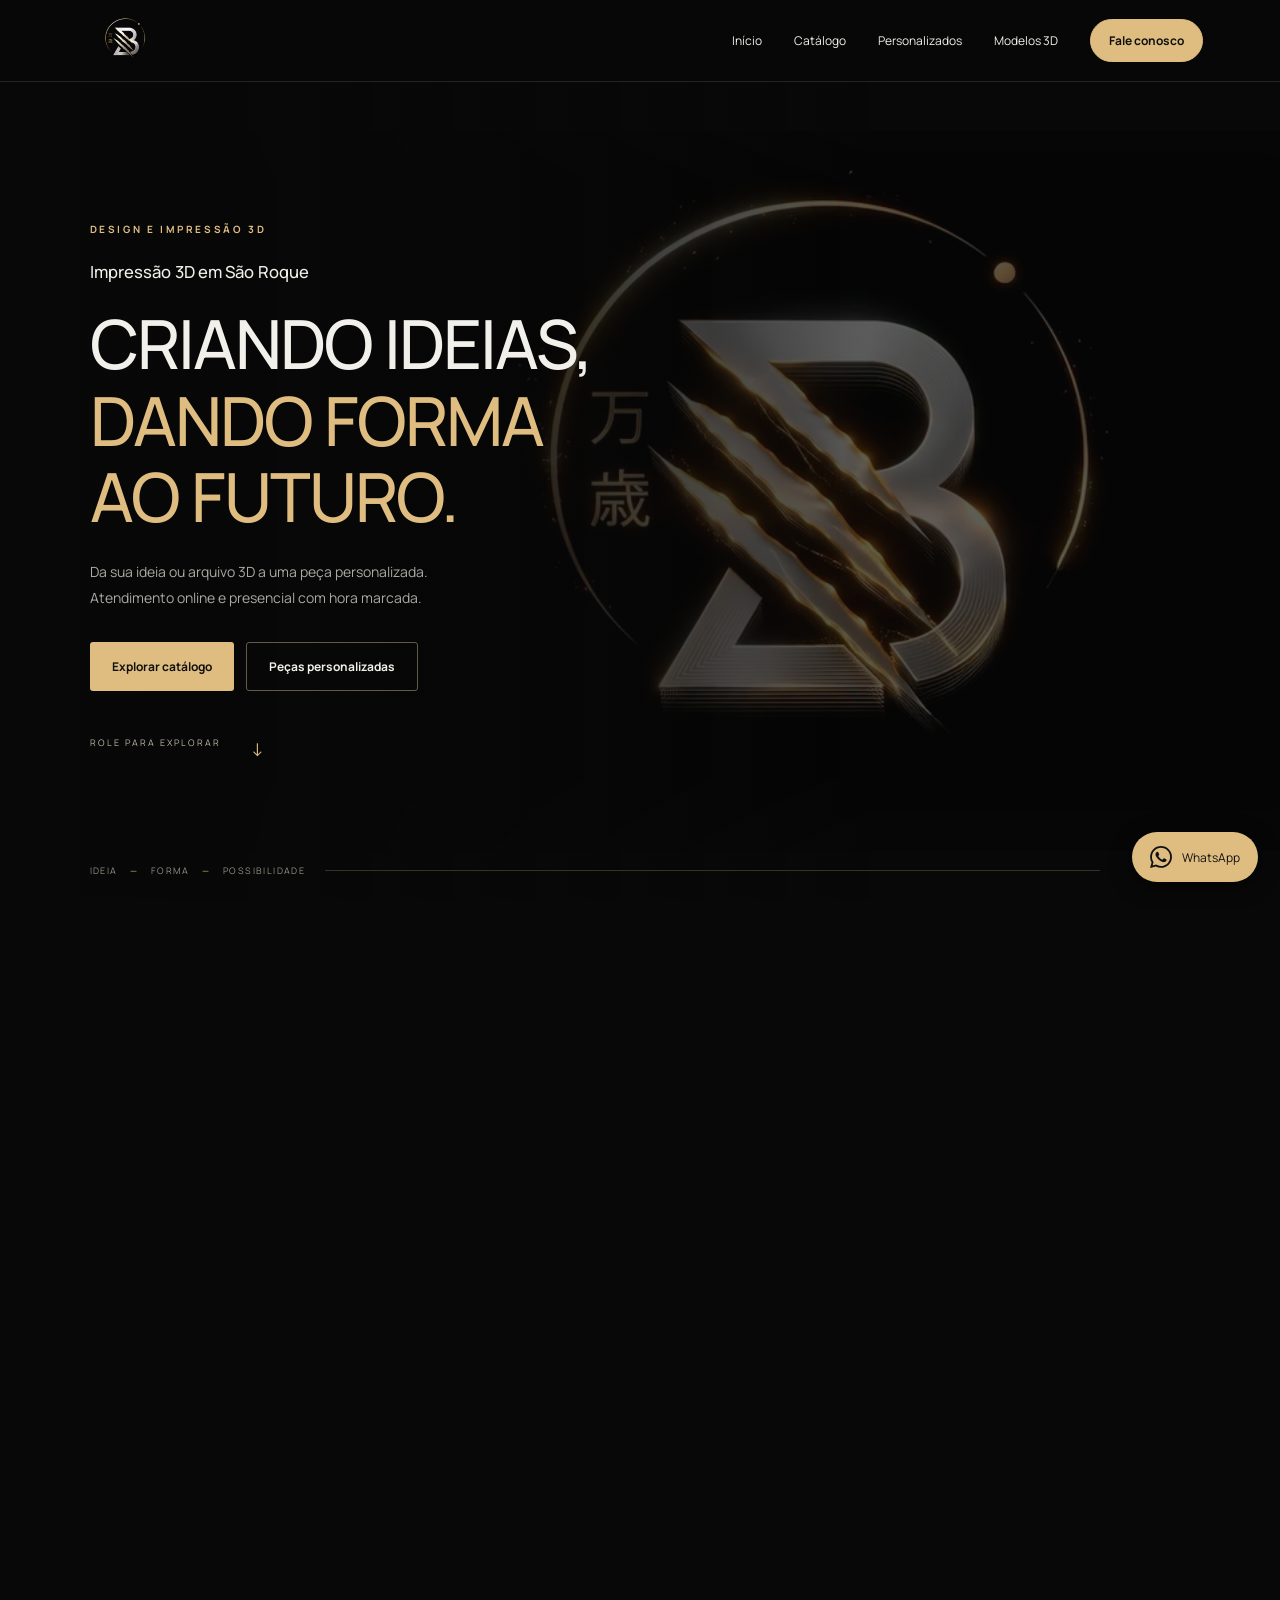
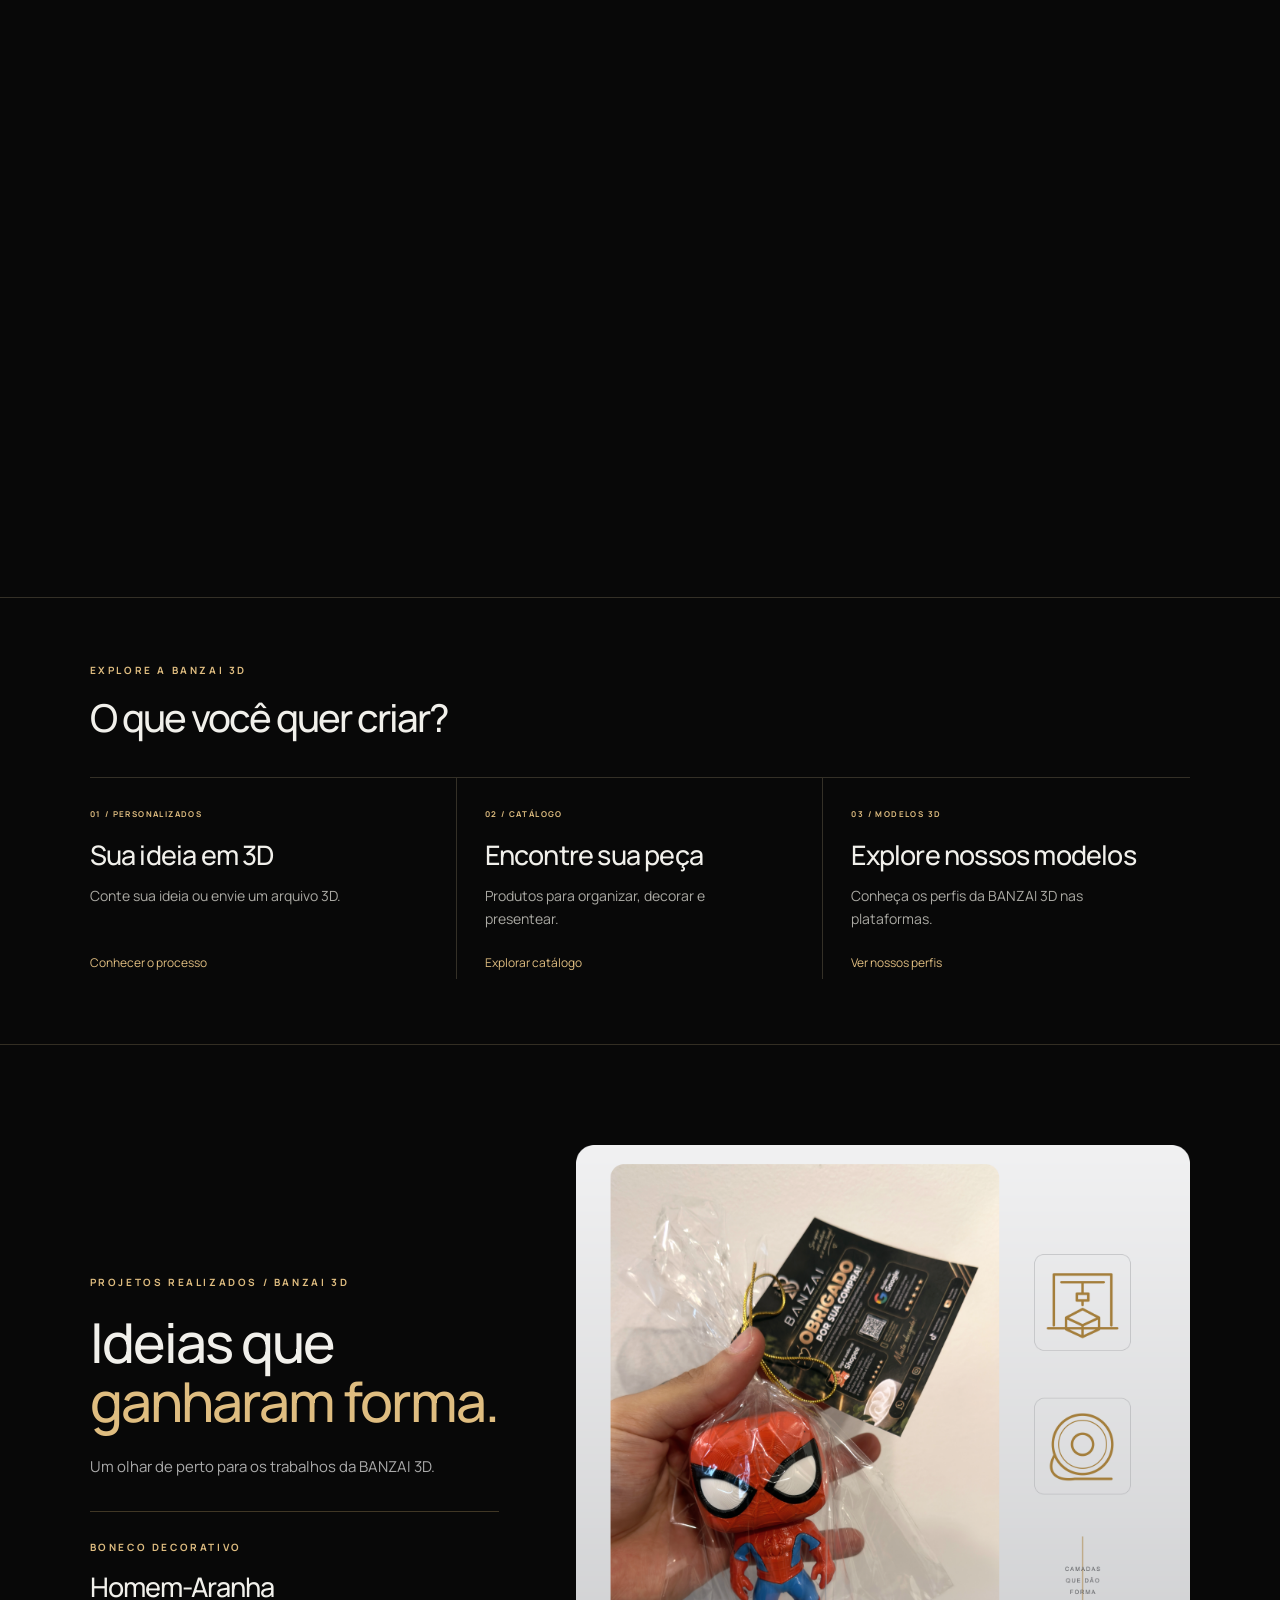
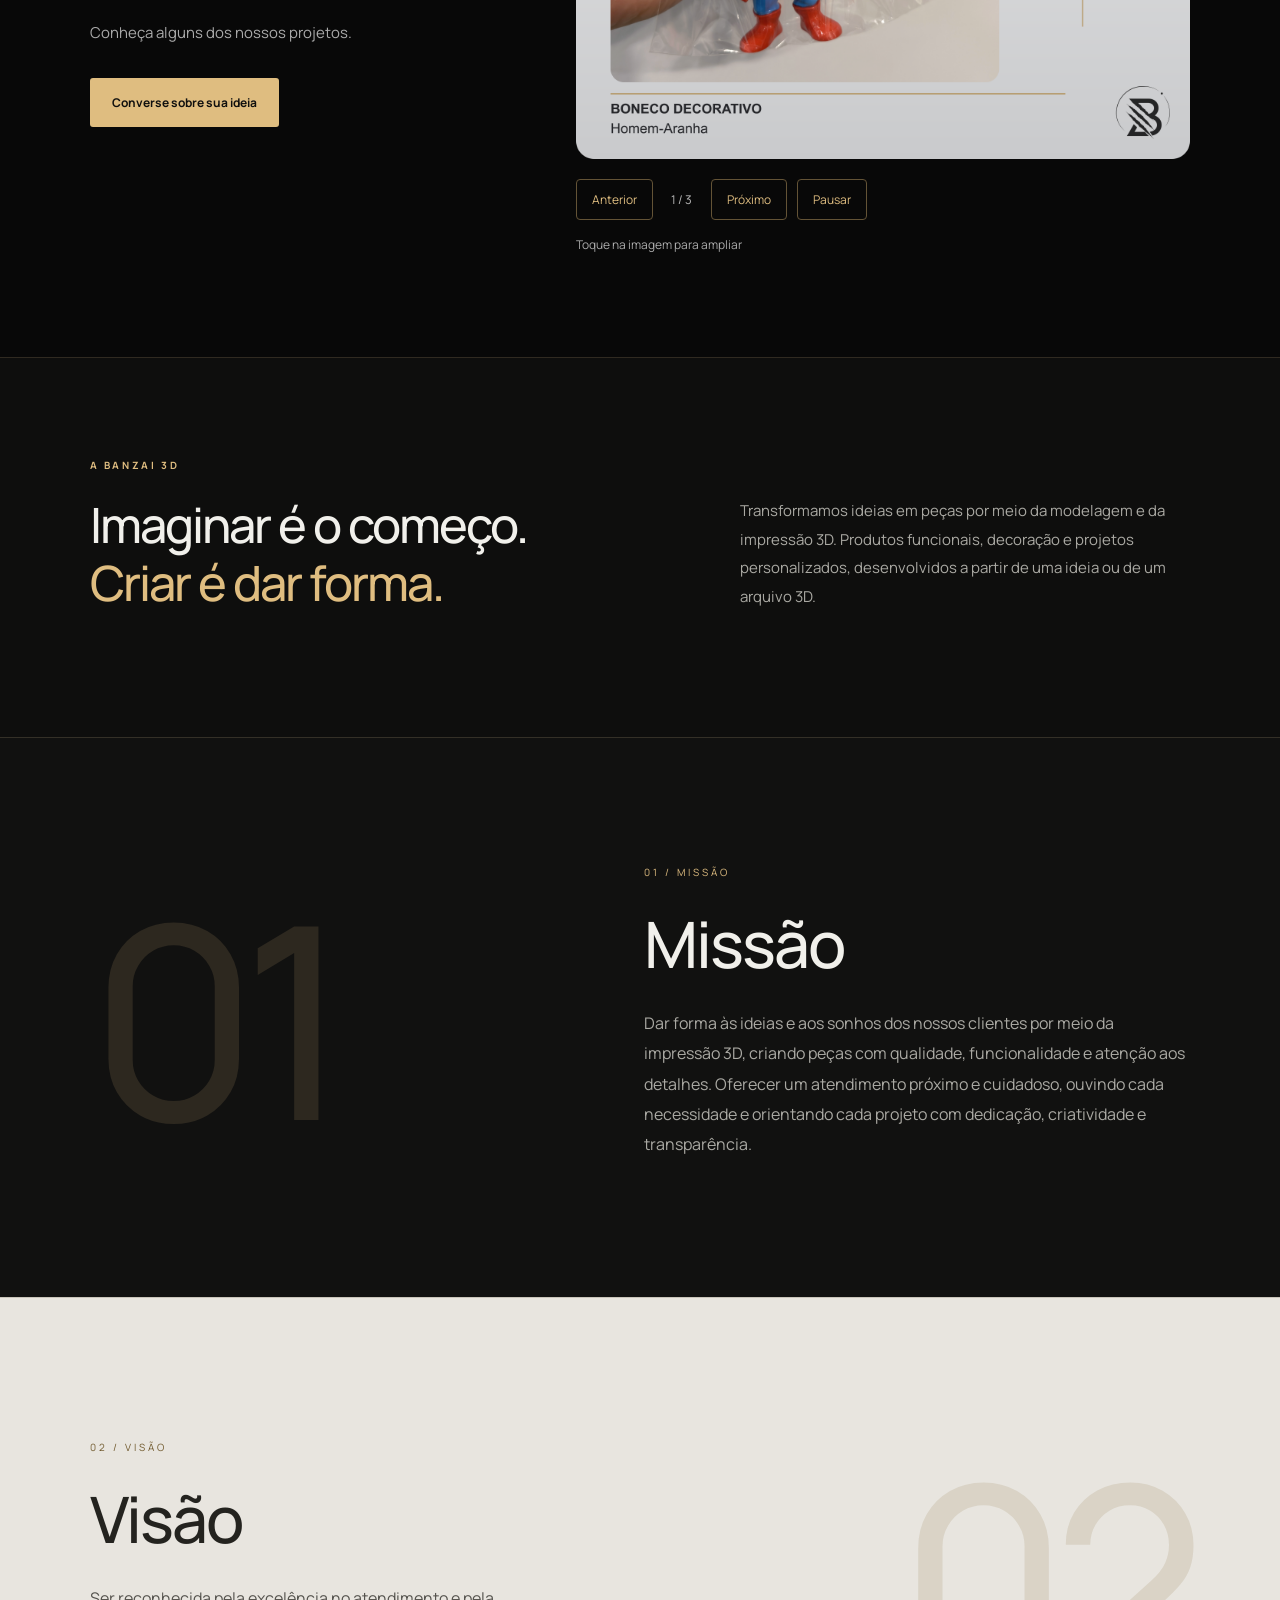
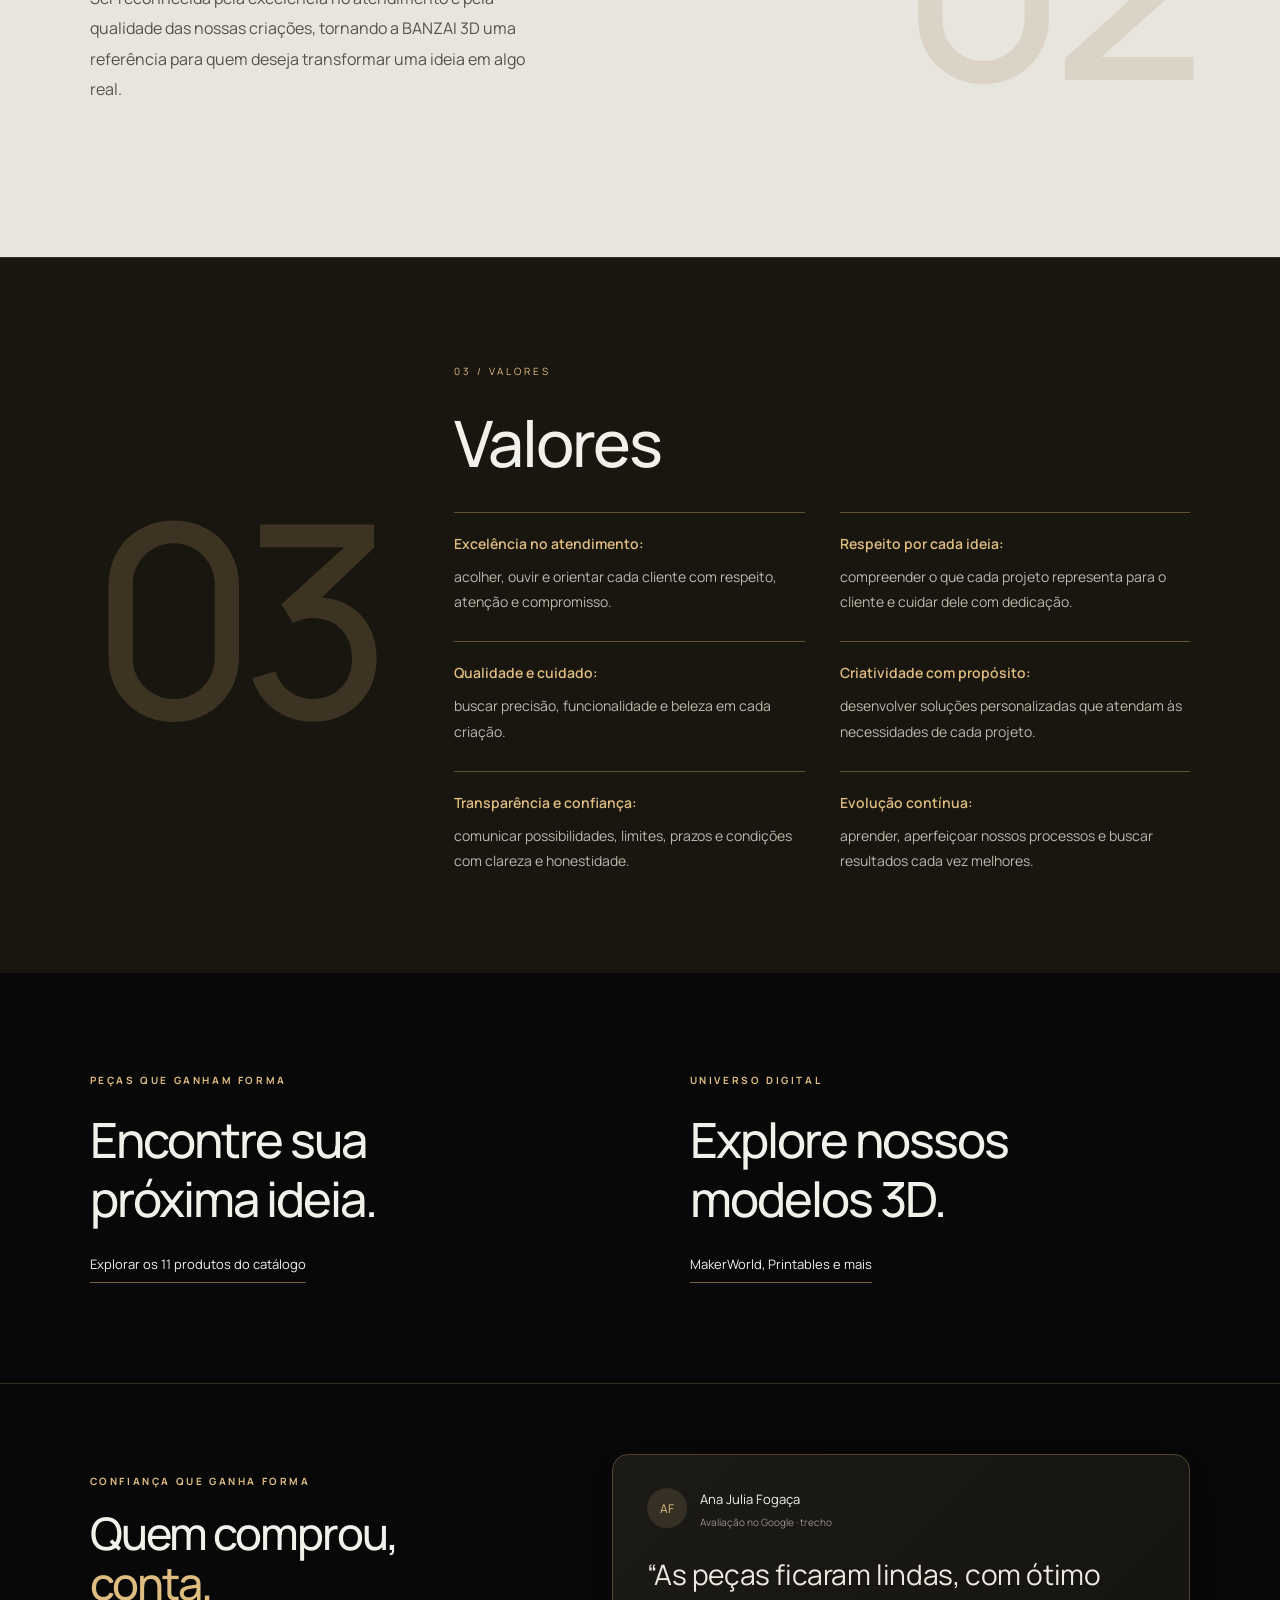
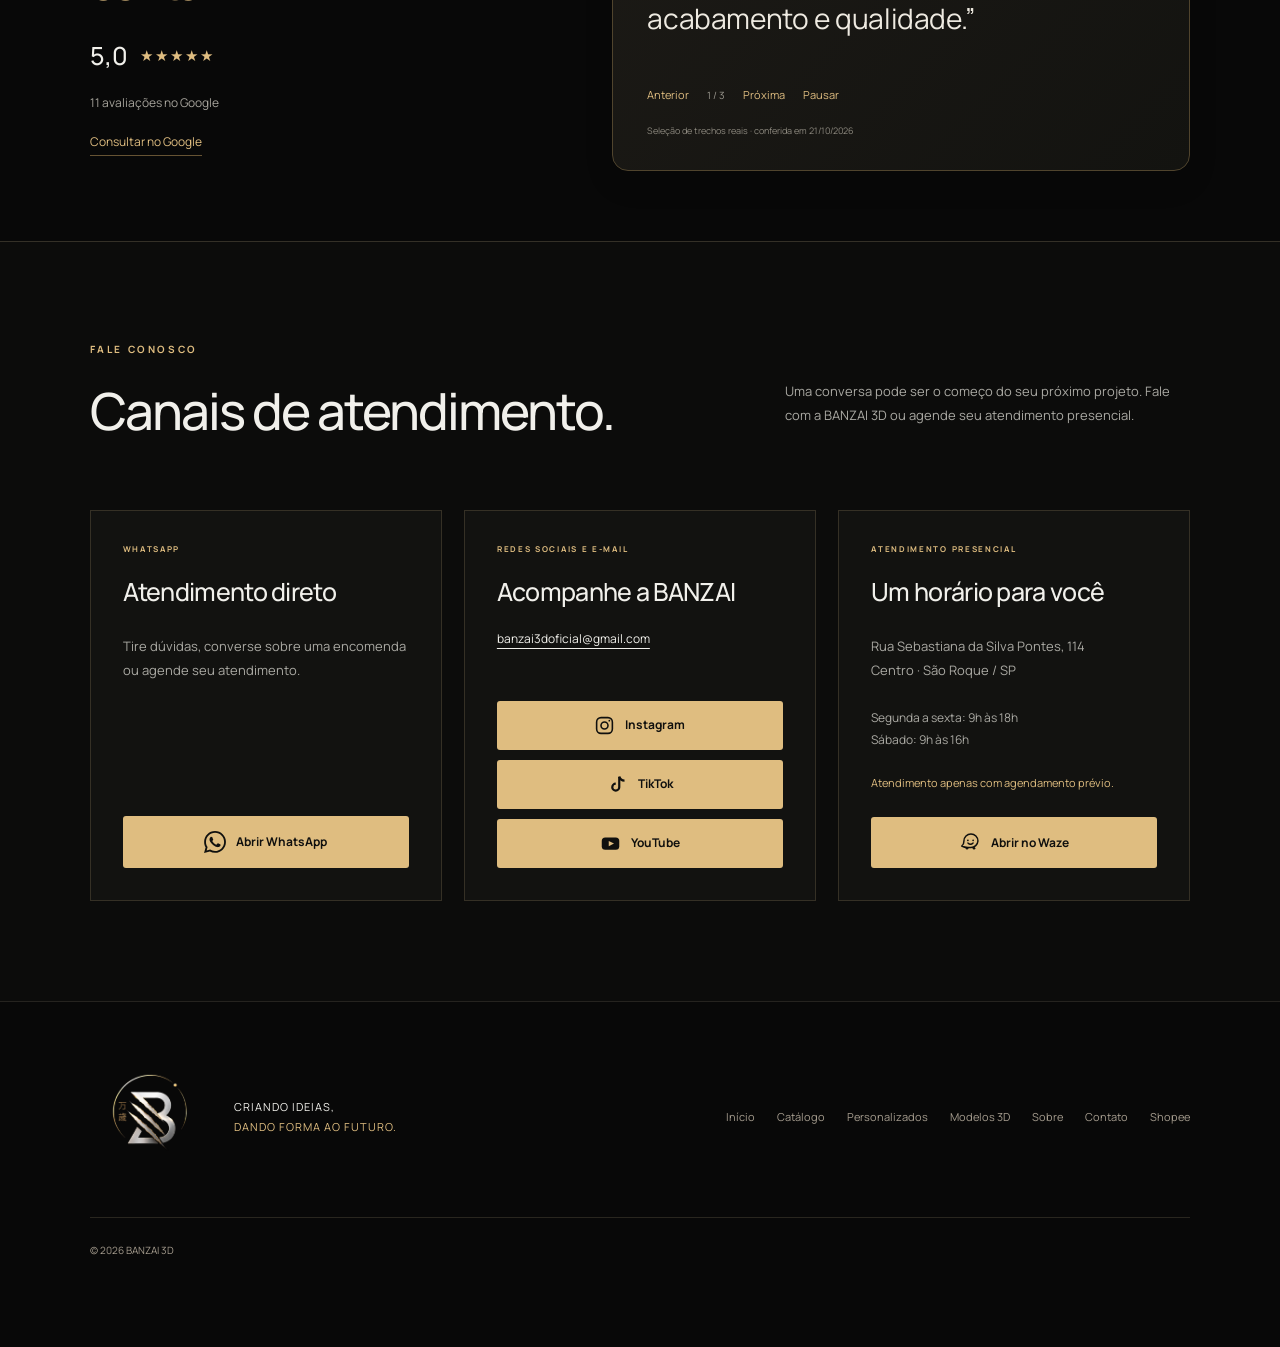
==== commit 846a260d: "Add files via upload" ====
--- a/index.html
+++ b/index.html
@@ -1 +1 @@
-<!doctype html><html lang="pt-BR"><head><meta charset="utf-8"><meta name="viewport" content="width=device-width,initial-scale=1"><title>Impressão 3D em São Roque | BANZAI 3D</title><meta name="description" content="Impressão 3D e peças personalizadas em São Roque. Transforme sua ideia ou arquivo 3D em uma peça. Conheça a BANZAI 3D e solicite um orçamento."><link rel="icon" href="assets/logo-banzai3d.png"><link rel="stylesheet" href="inicio.css"><script src="inicio.js?v=mobile-v01" defer></script><link rel="canonical" href="https://banzai3doficial.github.io/banzai3d/"><meta property="og:title" content="Impressão 3D em São Roque | BANZAI 3D"><meta property="og:description" content="Impressão 3D e peças personalizadas em São Roque. Transforme sua ideia ou arquivo 3D em uma peça. Conheça a BANZAI 3D e solicite um orçamento."><meta property="og:url" content="https://banzai3doficial.github.io/banzai3d/"><meta property="og:type" content="website"><meta property="og:image" content="https://banzai3doficial.github.io/banzai3d/assets/logo-banzai3d.png"><link rel="stylesheet" href="mobile-v01.css?v=valores-v02"><script src="mobile-v01.js" defer></script><meta name="robots" content="index,follow"><link rel="stylesheet" href="complementos.css"><script type="application/ld+json">{"@context": "https://schema.org", "@type": "LocalBusiness", "@id": "https://banzai3doficial.github.io/banzai3d/#empresa", "name": "BANZAI 3D", "url": "https://banzai3doficial.github.io/banzai3d/", "logo": "https://banzai3doficial.github.io/banzai3d/assets/logo-banzai3d.png", "telephone": "+5511988504332", "email": "banzai3doficial@gmail.com", "address": {"@type": "PostalAddress", "streetAddress": "Rua Sebastiana da Silva Pontes, 114, Centro", "addressLocality": "São Roque", "addressRegion": "SP", "addressCountry": "BR"}, "openingHoursSpecification": [{"@type": "OpeningHoursSpecification", "dayOfWeek": ["Monday", "Tuesday", "Wednesday", "Thursday", "Friday"], "opens": "09:00", "closes": "18:00"}, {"@type": "OpeningHoursSpecification", "dayOfWeek": "Saturday", "opens": "09:00", "closes": "16:00"}], "description": "Modelagem e impressão 3D. Atendimento presencial somente com agendamento prévio.", "sameAs": ["https://www.instagram.com/banzai3doficial", "https://www.tiktok.com/@banzai3doficial", "https://www.youtube.com/@banzai3d"]}</script><script src="portfolio.js" defer></script></head><body><a class="skip" href="#conteudo">Pular para o conteúdo</a><header><a class="brand" href="index.html#inicio" aria-label="BANZAI 3D — início"><img src="assets/logo-banzai3d.png" width="96" height="64" alt="BANZAI 3D"></a><nav aria-label="Principal"><a href="index.html#inicio">Início</a><a href="catalogo.html">Catálogo</a><a href="personalizados.html">Personalizados</a><a href="modelos.html">Modelos 3D</a><a class="nav-contact" href="index.html#contato">Fale conosco</a></nav></header><main id="conteudo"><section class="scroll-scene" id="inicio"><div class="hero-sticky"><div class="hero-copy"><span class="eyebrow">DESIGN E IMPRESSÃO 3D</span><h1><span class="service-heading">Impressão 3D em São Roque</span>CRIANDO IDEIAS,<br><em>DANDO FORMA<br>AO FUTURO.</em></h1><p>Da sua ideia ou arquivo 3D a uma peça personalizada.<br>Atendimento online e presencial com hora marcada.</p><div class="actions"><a class="button gold" href="catalogo.html">Explorar catálogo</a><a class="button outline" href="personalizados.html">Peças personalizadas</a></div><a class="scroll-hint" href="#sobre">ROLE PARA EXPLORAR <span>↓</span></a></div><div class="visual" aria-hidden="true"><img class="poster" src="assets/poster.png" alt=""><video muted playsinline preload="auto" poster="assets/poster.png" tabindex="-1"><source src="assets/animacao-scroll.mp4" type="video/mp4"></video></div><div class="scene-bottom"><span>IDEIA <i>—</i> FORMA <i>—</i> POSSIBILIDADE</span><div class="progress"><span></span></div><button class="motion-toggle" type="button" hidden>Pausar animação</button></div></div></section><section class="services wrap" id="servicos"><div class="services-heading"><span class="eyebrow">EXPLORE A BANZAI 3D</span><h2>O que você quer criar?</h2></div><div class="services-grid"><a class="service-entry" href="personalizados.html"><span class="eyebrow">01 / PERSONALIZADOS</span><h3>Sua ideia em 3D</h3><p>Conte sua ideia ou envie um arquivo 3D.</p><span class="service-action">Conhecer o processo</span></a><a class="service-entry" href="catalogo.html"><span class="eyebrow">02 / CATÁLOGO</span><h3>Encontre sua peça</h3><p>Produtos para organizar, decorar e presentear.</p><span class="service-action">Explorar catálogo</span></a><a class="service-entry" href="modelos.html"><span class="eyebrow">03 / MODELOS 3D</span><h3>Explore nossos modelos</h3><p>Conheça os perfis da BANZAI 3D nas plataformas.</p><span class="service-action">Ver nossos perfis</span></a></div></section><section class="portfolio-preview wrap" id="projetos" aria-labelledby="projetos-title"><div class="portfolio-copy"><span class="eyebrow">PROJETOS REALIZADOS / BANZAI 3D</span><h2 id="projetos-title">Ideias que<br><em>ganharam forma.</em></h2><p>Um olhar de perto para os trabalhos da BANZAI 3D.</p><div class="portfolio-caption"><span class="eyebrow" id="project-category">BONECO DECORATIVO</span><h3 id="project-name">Homem-Aranha</h3><p>Conheça alguns dos nossos projetos.</p></div><a class="button gold" href="personalizados.html">Converse sobre sua ideia</a></div><div class="portfolio-art"><div class="project-stage" aria-roledescription="carrossel" aria-label="Projetos realizados"><a class="project-slide" href="assets/portfolio/2026-10-20_boneco-embalado_moldura_v07.png" target="_blank" rel="noopener" aria-label="Ampliar imagem: Homem-Aranha" ><img src="assets/portfolio/2026-10-20_boneco-embalado_moldura_v07.png" alt="Boneco decorativo: Homem-Aranha, apresentação BANZAI 3D" width="3200" height="3200" loading="lazy"></a><a class="project-slide" href="assets/portfolio/2026-10-20_nossa-senhora-fatima_moldura_v01.png" target="_blank" rel="noopener" aria-label="Ampliar imagem: Nossa Senhora de Fátima" hidden><img src="assets/portfolio/2026-10-20_nossa-senhora-fatima_moldura_v01.png" alt="Arte sacra: Nossa Senhora de Fátima, apresentação BANZAI 3D" width="3200" height="3200" loading="lazy"></a><a class="project-slide" href="assets/portfolio/2026-10-20_evolucao-bulbasaur_moldura_v01.png" target="_blank" rel="noopener" aria-label="Ampliar imagem: Bulbasaur, Ivysaur e Venusaur" hidden><img src="assets/portfolio/2026-10-20_evolucao-bulbasaur_moldura_v01.png" alt="Miniaturas decorativas: Bulbasaur, Ivysaur e Venusaur, apresentação BANZAI 3D" width="3200" height="3200" loading="lazy"></a></div><div class="project-controls"><button type="button" id="project-prev" aria-label="Projeto anterior">Anterior</button><span id="project-count" aria-live="polite">1 / 3</span><button type="button" id="project-next" aria-label="Próximo projeto">Próximo</button><button type="button" id="project-pause" aria-pressed="false">Pausar</button></div><p class="project-help">Toque na imagem para ampliar</p></div></section><section class="intro wrap" id="sobre"><span class="eyebrow">A BANZAI 3D</span><div class="intro-grid"><h2>Imaginar é o começo.<br><em>Criar é dar forma.</em></h2><p>Transformamos ideias em peças por meio da modelagem e da impressão 3D. Produtos funcionais, decoração e projetos personalizados, desenvolvidos a partir de uma ideia ou de um arquivo 3D.</p></div></section><section class="purpose purpose-1" aria-labelledby="purpose-1"><div class="purpose-inner"><span class="purpose-number" aria-hidden="true">01</span><div class="purpose-content"><span>01 / MISSÃO</span><h2 id="purpose-1">Missão</h2><p>Dar forma às ideias e aos sonhos dos nossos clientes por meio da impressão 3D, criando peças com qualidade, funcionalidade e atenção aos detalhes. Oferecer um atendimento próximo e cuidadoso, ouvindo cada necessidade e orientando cada projeto com dedicação, criatividade e transparência.</p></div></div></section><section class="purpose purpose-2" aria-labelledby="purpose-2"><div class="purpose-inner"><span class="purpose-number" aria-hidden="true">02</span><div class="purpose-content"><span>02 / VISÃO</span><h2 id="purpose-2">Visão</h2><p>Ser reconhecida pela excelência no atendimento e pela qualidade das nossas criações, tornando a BANZAI 3D uma referência para quem deseja transformar uma ideia em algo real.</p></div></div></section><section class="purpose purpose-3" aria-labelledby="purpose-3"><div class="purpose-inner"><span class="purpose-number" aria-hidden="true">03</span><div class="purpose-content"><span>03 / VALORES</span><h2 id="purpose-3">Valores</h2><ul class="values-list"><li><strong>Excelência no atendimento:</strong><span class="value-full"> acolher, ouvir e orientar cada cliente com respeito, atenção e compromisso.</span><span class="value-short"> Ouvir e orientar cada cliente com respeito e atenção.</span></li><li><strong>Respeito por cada ideia:</strong><span class="value-full"> compreender o que cada projeto representa para o cliente e cuidar dele com dedicação.</span><span class="value-short"> Tratar cada projeto com dedicação e cuidado.</span></li><li><strong>Qualidade e cuidado:</strong><span class="value-full"> buscar precisão, funcionalidade e beleza em cada criação.</span><span class="value-short"> Unir precisão, funcionalidade e beleza.</span></li><li><strong>Criatividade com propósito:</strong><span class="value-full"> desenvolver soluções personalizadas que atendam às necessidades de cada projeto.</span><span class="value-short"> Criar soluções para cada necessidade.</span></li><li><strong>Transparência e confiança:</strong><span class="value-full"> comunicar possibilidades, limites, prazos e condições com clareza e honestidade.</span><span class="value-short"> Comunicar possibilidades, limites, prazos e condições com clareza.</span></li><li><strong>Evolução contínua:</strong><span class="value-full"> aprender, aperfeiçoar nossos processos e buscar resultados cada vez melhores.</span><span class="value-short"> Aprender e melhorar nossos processos e resultados.</span></li></ul></div></div></section><section class="destinations wrap"><div id="produtos"><span id="categorias" class="anchor"></span><span class="eyebrow">PEÇAS QUE GANHAM FORMA</span><h2>Encontre sua<br>próxima ideia.</h2><a class="text-link" href="catalogo.html">Explorar os 11 produtos do catálogo</a></div><div><span class="eyebrow">UNIVERSO DIGITAL</span><h2>Explore nossos<br>modelos 3D.</h2><a class="text-link" href="modelos.html">MakerWorld, Printables e mais</a></div></section></main><section class="contact-channels wrap" id="contato"><div class="contact-heading"><div><span class="eyebrow">FALE CONOSCO</span><h2>Canais de atendimento.</h2></div><p>Uma conversa pode ser o começo do seu próximo projeto. Fale com a BANZAI 3D ou agende seu atendimento presencial.</p></div><div class="channel-grid"><article class="channel-card"><span class="eyebrow">WHATSAPP</span><h3>Atendimento direto</h3><p>Tire dúvidas, converse sobre uma encomenda ou agende seu atendimento.</p><a class="button gold" href="https://wa.me/5511988504332?text=Ol%C3%A1%21%20Vim%20pelo%20site%20da%20BANZAI%203D." target="_blank" rel="noopener"><svg class="wa-icon" viewBox="0 0 24 24" aria-hidden="true" focusable="false"><path fill="currentColor" d="M.057 24l1.687-6.163c-1.041-1.804-1.588-3.849-1.587-5.946.003-6.556 5.338-11.891 11.893-11.891 3.181.001 6.167 1.24 8.413 3.488 2.245 2.248 3.481 5.236 3.48 8.414-.003 6.557-5.338 11.892-11.893 11.892-1.99-.001-3.951-.5-5.688-1.448l-6.305 1.654zm6.597-3.807c1.676.995 3.276 1.591 5.392 1.592 5.448 0 9.886-4.434 9.889-9.885.002-5.462-4.415-9.89-9.881-9.892-5.452 0-9.887 4.434-9.889 9.884-.001 2.225.651 3.891 1.746 5.634l-.999 3.648 3.742-.981zm11.387-5.464c-.074-.124-.272-.198-.57-.347-.297-.149-1.758-.868-2.031-.967-.272-.099-.47-.149-.669.149-.198.297-.768.967-.941 1.165-.173.198-.347.223-.644.074-.297-.149-1.255-.462-2.39-1.475-.883-.788-1.48-1.761-1.653-2.059-.173-.297-.018-.458.13-.606.134-.133.297-.347.446-.521.151-.172.2-.296.3-.495.099-.198.05-.372-.025-.521-.075-.148-.669-1.611-.916-2.206-.242-.579-.487-.501-.669-.51l-.57-.01c-.198 0-.52.074-.792.372s-1.04 1.016-1.04 2.479 1.065 2.876 1.213 3.074c.149.198 2.095 3.2 5.076 4.487.709.306 1.263.489 1.694.626.712.226 1.36.194 1.872.118.571-.085 1.758-.719 2.006-1.413.248-.695.248-1.29.173-1.414z"/></svg><span>Abrir WhatsApp</span></a></article><article class="channel-card"><span class="eyebrow">REDES SOCIAIS E E-MAIL</span><h3>Acompanhe a BANZAI</h3><a class="email" href="mailto:banzai3doficial@gmail.com">banzai3doficial@gmail.com</a><div class="channel-social"><a class="button gold social-button" href="https://www.instagram.com/banzai3doficial" target="_blank" rel="noopener"><svg class="social-icon" viewBox="0 0 24 24" aria-hidden="true" focusable="false"><rect x="3" y="3" width="18" height="18" rx="5" fill="none" stroke="currentColor" stroke-width="1.8"/><circle cx="12" cy="12" r="4" fill="none" stroke="currentColor" stroke-width="1.8"/><circle cx="17.5" cy="6.5" r="1" fill="currentColor"/></svg><span>Instagram</span></a><a class="button gold social-button" href="https://www.tiktok.com/@banzai3doficial" target="_blank" rel="noopener"><svg class="social-icon" viewBox="0 0 24 24" aria-hidden="true" focusable="false"><path d="M14 3v12a4 4 0 1 1-4-4" fill="none" stroke="currentColor" stroke-width="2.5"/><path d="M14 3c.8 3 2.5 4.5 6 4.5" fill="none" stroke="currentColor" stroke-width="2.5"/></svg><span>TikTok</span></a><a class="button gold social-button" href="https://www.youtube.com/@banzai3d" target="_blank" rel="noopener"><svg class="social-icon" viewBox="0 0 24 24" aria-hidden="true" focusable="false"><rect x="2" y="5" width="20" height="14" rx="4" fill="currentColor"/><path d="m10 9 6 3-6 3Z" fill="var(--gold)"/></svg><span>YouTube</span></a></div></article><article class="channel-card"><span class="eyebrow">ATENDIMENTO PRESENCIAL</span><h3>Um horário para você</h3><p>Rua Sebastiana da Silva Pontes, 114<br>Centro · São Roque / SP</p><p class="hours">Segunda a sexta: 9h às 18h<br>Sábado: 9h às 16h</p><p class="appointment">Atendimento apenas com agendamento prévio.</p><a class="button gold" href="https://waze.com/ul/h6gy6pqn6n" target="_blank" rel="noopener"><svg class="social-icon" viewBox="0 0 24 24" aria-hidden="true" focusable="false"><path d="M20.5 10.2a8 8 0 0 0-16 0c0 3-1 4.7-2.5 5.8 2 1.1 4.3 1.7 7 1.7h3.5a8 8 0 0 0 8-7.5Z" fill="none" stroke="currentColor" stroke-width="1.7" stroke-linejoin="round"/><circle cx="8" cy="18.5" r="1.5" fill="currentColor"/><circle cx="16" cy="18.5" r="1.5" fill="currentColor"/><circle cx="9" cy="9.5" r="1" fill="currentColor"/><circle cx="15" cy="9.5" r="1" fill="currentColor"/><path d="M9 12.5q3 3 6 0" fill="none" stroke="currentColor" stroke-width="1.5" stroke-linecap="round"/></svg><span>Abrir no Waze</span></a></article></div></section><footer class="brand-footer wrap"><div class="footer-identity"><a href="index.html#inicio" aria-label="BANZAI 3D — início"><img src="assets/logo-banzai3d.png" width="120" height="120" alt="BANZAI 3D"></a><p>CRIANDO IDEIAS,<br><span>DANDO FORMA AO FUTURO.</span></p></div><div class="footer-links"><a href="index.html#inicio">Início</a><a href="catalogo.html">Catálogo</a><a href="personalizados.html">Personalizados</a><a href="modelos.html">Modelos 3D</a><a href="index.html#sobre">Sobre</a><a href="index.html#contato">Contato</a><a href="https://shopee.com.br/shop/1079674578" target="_blank" rel="noopener">Shopee</a></div><small>© 2026 BANZAI 3D</small></footer><a class="whatsapp" href="https://wa.me/5511988504332?text=Ol%C3%A1%21%20Vim%20pelo%20site%20da%20BANZAI%203D." target="_blank" rel="noopener" aria-label="Falar com a BANZAI no WhatsApp"><svg class="wa-icon" viewBox="0 0 24 24" aria-hidden="true" focusable="false"><path fill="currentColor" d="M.057 24l1.687-6.163c-1.041-1.804-1.588-3.849-1.587-5.946.003-6.556 5.338-11.891 11.893-11.891 3.181.001 6.167 1.24 8.413 3.488 2.245 2.248 3.481 5.236 3.48 8.414-.003 6.557-5.338 11.892-11.893 11.892-1.99-.001-3.951-.5-5.688-1.448l-6.305 1.654zm6.597-3.807c1.676.995 3.276 1.591 5.392 1.592 5.448 0 9.886-4.434 9.889-9.885.002-5.462-4.415-9.89-9.881-9.892-5.452 0-9.887 4.434-9.889 9.884-.001 2.225.651 3.891 1.746 5.634l-.999 3.648 3.742-.981zm11.387-5.464c-.074-.124-.272-.198-.57-.347-.297-.149-1.758-.868-2.031-.967-.272-.099-.47-.149-.669.149-.198.297-.768.967-.941 1.165-.173.198-.347.223-.644.074-.297-.149-1.255-.462-2.39-1.475-.883-.788-1.48-1.761-1.653-2.059-.173-.297-.018-.458.13-.606.134-.133.297-.347.446-.521.151-.172.2-.296.3-.495.099-.198.05-.372-.025-.521-.075-.148-.669-1.611-.916-2.206-.242-.579-.487-.501-.669-.51l-.57-.01c-.198 0-.52.074-.792.372s-1.04 1.016-1.04 2.479 1.065 2.876 1.213 3.074c.149.198 2.095 3.2 5.076 4.487.709.306 1.263.489 1.694.626.712.226 1.36.194 1.872.118.571-.085 1.758-.719 2.006-1.413.248-.695.248-1.29.173-1.414z"/></svg><span>WhatsApp</span></a></body></html>+<!doctype html><html lang="pt-BR"><head><meta charset="utf-8"><meta name="viewport" content="width=device-width,initial-scale=1"><title>Impressão 3D em São Roque | BANZAI 3D</title><meta name="description" content="Impressão 3D e peças personalizadas em São Roque. Transforme sua ideia ou arquivo 3D em uma peça. Conheça a BANZAI 3D e solicite um orçamento."><link rel="icon" href="assets/logo-banzai3d.png"><link rel="stylesheet" href="inicio.css"><script src="inicio.js?v=mobile-v01" defer></script><link rel="canonical" href="https://banzai3doficial.github.io/banzai3d/"><meta property="og:title" content="Impressão 3D em São Roque | BANZAI 3D"><meta property="og:description" content="Impressão 3D e peças personalizadas em São Roque. Transforme sua ideia ou arquivo 3D em uma peça. Conheça a BANZAI 3D e solicite um orçamento."><meta property="og:url" content="https://banzai3doficial.github.io/banzai3d/"><meta property="og:type" content="website"><meta property="og:image" content="https://banzai3doficial.github.io/banzai3d/assets/logo-banzai3d.png"><link rel="stylesheet" href="mobile-v01.css?v=valores-v02"><script src="mobile-v01.js" defer></script><meta name="robots" content="index,follow"><link rel="stylesheet" href="complementos.css"><script type="application/ld+json">{"@context": "https://schema.org", "@type": "LocalBusiness", "@id": "https://banzai3doficial.github.io/banzai3d/#empresa", "name": "BANZAI 3D", "url": "https://banzai3doficial.github.io/banzai3d/", "logo": "https://banzai3doficial.github.io/banzai3d/assets/logo-banzai3d.png", "telephone": "+5511988504332", "email": "banzai3doficial@gmail.com", "address": {"@type": "PostalAddress", "streetAddress": "Rua Sebastiana da Silva Pontes, 114, Centro", "addressLocality": "São Roque", "addressRegion": "SP", "addressCountry": "BR"}, "openingHoursSpecification": [{"@type": "OpeningHoursSpecification", "dayOfWeek": ["Monday", "Tuesday", "Wednesday", "Thursday", "Friday"], "opens": "09:00", "closes": "18:00"}, {"@type": "OpeningHoursSpecification", "dayOfWeek": "Saturday", "opens": "09:00", "closes": "16:00"}], "description": "Modelagem e impressão 3D. Atendimento presencial somente com agendamento prévio.", "sameAs": ["https://www.instagram.com/banzai3doficial", "https://www.tiktok.com/@banzai3doficial", "https://www.youtube.com/@banzai3d"]}</script><script src="portfolio.js" defer></script><link rel="stylesheet" href="avaliacoes.css"><script src="avaliacoes.js" defer></script></head><body><a class="skip" href="#conteudo">Pular para o conteúdo</a><header><a class="brand" href="index.html#inicio" aria-label="BANZAI 3D — início"><img src="assets/logo-banzai3d.png" width="96" height="64" alt="BANZAI 3D"></a><nav aria-label="Principal"><a href="index.html#inicio">Início</a><a href="catalogo.html">Catálogo</a><a href="personalizados.html">Personalizados</a><a href="modelos.html">Modelos 3D</a><a class="nav-contact" href="index.html#contato">Fale conosco</a></nav></header><main id="conteudo"><section class="scroll-scene" id="inicio"><div class="hero-sticky"><div class="hero-copy"><span class="eyebrow">DESIGN E IMPRESSÃO 3D</span><h1><span class="service-heading">Impressão 3D em São Roque</span>CRIANDO IDEIAS,<br><em>DANDO FORMA<br>AO FUTURO.</em></h1><p>Da sua ideia ou arquivo 3D a uma peça personalizada.<br>Atendimento online e presencial com hora marcada.</p><div class="actions"><a class="button gold" href="catalogo.html">Explorar catálogo</a><a class="button outline" href="personalizados.html">Peças personalizadas</a></div><a class="scroll-hint" href="#sobre">ROLE PARA EXPLORAR <span>↓</span></a></div><div class="visual" aria-hidden="true"><img class="poster" src="assets/poster.png" alt=""><video muted playsinline preload="auto" poster="assets/poster.png" tabindex="-1"><source src="assets/animacao-scroll.mp4" type="video/mp4"></video></div><div class="scene-bottom"><span>IDEIA <i>—</i> FORMA <i>—</i> POSSIBILIDADE</span><div class="progress"><span></span></div><button class="motion-toggle" type="button" hidden>Pausar animação</button></div></div></section><section class="services wrap" id="servicos"><div class="services-heading"><span class="eyebrow">EXPLORE A BANZAI 3D</span><h2>O que você quer criar?</h2></div><div class="services-grid"><a class="service-entry" href="personalizados.html"><span class="eyebrow">01 / PERSONALIZADOS</span><h3>Sua ideia em 3D</h3><p>Conte sua ideia ou envie um arquivo 3D.</p><span class="service-action">Conhecer o processo</span></a><a class="service-entry" href="catalogo.html"><span class="eyebrow">02 / CATÁLOGO</span><h3>Encontre sua peça</h3><p>Produtos para organizar, decorar e presentear.</p><span class="service-action">Explorar catálogo</span></a><a class="service-entry" href="modelos.html"><span class="eyebrow">03 / MODELOS 3D</span><h3>Explore nossos modelos</h3><p>Conheça os perfis da BANZAI 3D nas plataformas.</p><span class="service-action">Ver nossos perfis</span></a></div></section><section class="portfolio-preview wrap" id="projetos" aria-labelledby="projetos-title"><div class="portfolio-copy"><span class="eyebrow">PROJETOS REALIZADOS / BANZAI 3D</span><h2 id="projetos-title">Ideias que<br><em>ganharam forma.</em></h2><p>Um olhar de perto para os trabalhos da BANZAI 3D.</p><div class="portfolio-caption"><span class="eyebrow" id="project-category">BONECO DECORATIVO</span><h3 id="project-name">Homem-Aranha</h3><p>Conheça alguns dos nossos projetos.</p></div><a class="button gold" href="personalizados.html">Converse sobre sua ideia</a></div><div class="portfolio-art"><div class="project-stage" aria-roledescription="carrossel" aria-label="Projetos realizados"><a class="project-slide" href="assets/portfolio/2026-10-20_boneco-embalado_moldura_v07.png" target="_blank" rel="noopener" aria-label="Ampliar imagem: Homem-Aranha" ><img src="assets/portfolio/2026-10-20_boneco-embalado_moldura_v07.png" alt="Boneco decorativo: Homem-Aranha, apresentação BANZAI 3D" width="3200" height="3200" loading="lazy"></a><a class="project-slide" href="assets/portfolio/2026-10-20_nossa-senhora-fatima_moldura_v01.png" target="_blank" rel="noopener" aria-label="Ampliar imagem: Nossa Senhora de Fátima" hidden><img src="assets/portfolio/2026-10-20_nossa-senhora-fatima_moldura_v01.png" alt="Arte sacra: Nossa Senhora de Fátima, apresentação BANZAI 3D" width="3200" height="3200" loading="lazy"></a><a class="project-slide" href="assets/portfolio/2026-10-20_evolucao-bulbasaur_moldura_v01.png" target="_blank" rel="noopener" aria-label="Ampliar imagem: Bulbasaur, Ivysaur e Venusaur" hidden><img src="assets/portfolio/2026-10-20_evolucao-bulbasaur_moldura_v01.png" alt="Miniaturas decorativas: Bulbasaur, Ivysaur e Venusaur, apresentação BANZAI 3D" width="3200" height="3200" loading="lazy"></a></div><div class="project-controls"><button type="button" id="project-prev" aria-label="Projeto anterior">Anterior</button><span id="project-count" aria-live="polite">1 / 3</span><button type="button" id="project-next" aria-label="Próximo projeto">Próximo</button><button type="button" id="project-pause" aria-pressed="false">Pausar</button></div><p class="project-help">Toque na imagem para ampliar</p></div></section><section class="intro wrap" id="sobre"><span class="eyebrow">A BANZAI 3D</span><div class="intro-grid"><h2>Imaginar é o começo.<br><em>Criar é dar forma.</em></h2><p>Transformamos ideias em peças por meio da modelagem e da impressão 3D. Produtos funcionais, decoração e projetos personalizados, desenvolvidos a partir de uma ideia ou de um arquivo 3D.</p></div></section><section class="purpose purpose-1" aria-labelledby="purpose-1"><div class="purpose-inner"><span class="purpose-number" aria-hidden="true">01</span><div class="purpose-content"><span>01 / MISSÃO</span><h2 id="purpose-1">Missão</h2><p>Dar forma às ideias e aos sonhos dos nossos clientes por meio da impressão 3D, criando peças com qualidade, funcionalidade e atenção aos detalhes. Oferecer um atendimento próximo e cuidadoso, ouvindo cada necessidade e orientando cada projeto com dedicação, criatividade e transparência.</p></div></div></section><section class="purpose purpose-2" aria-labelledby="purpose-2"><div class="purpose-inner"><span class="purpose-number" aria-hidden="true">02</span><div class="purpose-content"><span>02 / VISÃO</span><h2 id="purpose-2">Visão</h2><p>Ser reconhecida pela excelência no atendimento e pela qualidade das nossas criações, tornando a BANZAI 3D uma referência para quem deseja transformar uma ideia em algo real.</p></div></div></section><section class="purpose purpose-3" aria-labelledby="purpose-3"><div class="purpose-inner"><span class="purpose-number" aria-hidden="true">03</span><div class="purpose-content"><span>03 / VALORES</span><h2 id="purpose-3">Valores</h2><ul class="values-list"><li><strong>Excelência no atendimento:</strong><span class="value-full"> acolher, ouvir e orientar cada cliente com respeito, atenção e compromisso.</span><span class="value-short"> Ouvir e orientar cada cliente com respeito e atenção.</span></li><li><strong>Respeito por cada ideia:</strong><span class="value-full"> compreender o que cada projeto representa para o cliente e cuidar dele com dedicação.</span><span class="value-short"> Tratar cada projeto com dedicação e cuidado.</span></li><li><strong>Qualidade e cuidado:</strong><span class="value-full"> buscar precisão, funcionalidade e beleza em cada criação.</span><span class="value-short"> Unir precisão, funcionalidade e beleza.</span></li><li><strong>Criatividade com propósito:</strong><span class="value-full"> desenvolver soluções personalizadas que atendam às necessidades de cada projeto.</span><span class="value-short"> Criar soluções para cada necessidade.</span></li><li><strong>Transparência e confiança:</strong><span class="value-full"> comunicar possibilidades, limites, prazos e condições com clareza e honestidade.</span><span class="value-short"> Comunicar possibilidades, limites, prazos e condições com clareza.</span></li><li><strong>Evolução contínua:</strong><span class="value-full"> aprender, aperfeiçoar nossos processos e buscar resultados cada vez melhores.</span><span class="value-short"> Aprender e melhorar nossos processos e resultados.</span></li></ul></div></div></section><section class="destinations wrap"><div id="produtos"><span id="categorias" class="anchor"></span><span class="eyebrow">PEÇAS QUE GANHAM FORMA</span><h2>Encontre sua<br>próxima ideia.</h2><a class="text-link" href="catalogo.html">Explorar os 11 produtos do catálogo</a></div><div><span class="eyebrow">UNIVERSO DIGITAL</span><h2>Explore nossos<br>modelos 3D.</h2><a class="text-link" href="modelos.html">MakerWorld, Printables e mais</a></div></section></main><section class="reviews-section wrap" id="avaliacoes" aria-labelledby="reviews-title"><div class="reviews-intro"><span class="eyebrow">CONFIANÇA QUE GANHA FORMA</span><h2 id="reviews-title">Quem comprou,<br><em>conta.</em></h2><p class="reviews-rating"><b>5,0</b><span aria-label="5 de 5 estrelas">★★★★★</span><small>11 avaliações no Google</small></p><a class="reviews-source" href="https://www.google.com.br/search?kgmid=/g/11z9fb0nsg&amp;q=Banzai+3D#lrd=0x94cf13bedbd95c07:0x6a973c42aa7e37ab,1,,,," target="_blank" rel="noopener">Consultar no Google</a></div><div class="reviews-content"><div class="review-stage"><article class="review-slide" ><div class="review-person"><span class="review-avatar" aria-hidden="true">AF</span><div><a href="https://www.google.com/maps/contrib/107413992154811621165/reviews?hl=pt-BR" target="_blank" rel="noopener">Ana Julia Fogaça</a><span>Avaliação no Google · trecho</span></div></div><blockquote>“As peças ficaram lindas, com ótimo acabamento e qualidade.”</blockquote></article><article class="review-slide" hidden><div class="review-person"><span class="review-avatar" aria-hidden="true">RG</span><div><a href="https://www.google.com/maps/contrib/111865133616516202537/reviews?hl=pt-BR" target="_blank" rel="noopener">Rodrigo Giuseppe Vieira Garcia</a><span>Avaliação no Google · trecho</span></div></div><blockquote>“ficou linda e superou nossas expectativas.”</blockquote></article><article class="review-slide" hidden><div class="review-person"><span class="review-avatar" aria-hidden="true">HA</span><div><a href="https://www.google.com/maps/contrib/102838557366518650227/reviews?hl=pt-BR" target="_blank" rel="noopener">Henry Arv</a><span>Avaliação no Google · trecho</span></div></div><blockquote>“Super rápido e bem feito, muito bom!”</blockquote></article></div><div class="reviews-controls"><button id="review-prev" type="button" aria-label="Avaliação anterior">Anterior</button><span id="review-count" aria-live="polite">1 / 3</span><button id="review-next" type="button" aria-label="Próxima avaliação">Próxima</button><button id="review-pause" type="button" aria-pressed="false">Pausar</button></div><p class="reviews-note">Seleção de trechos reais · conferida em 21/10/2026</p></div></section><section class="contact-channels wrap" id="contato"><div class="contact-heading"><div><span class="eyebrow">FALE CONOSCO</span><h2>Canais de atendimento.</h2></div><p>Uma conversa pode ser o começo do seu próximo projeto. Fale com a BANZAI 3D ou agende seu atendimento presencial.</p></div><div class="channel-grid"><article class="channel-card"><span class="eyebrow">WHATSAPP</span><h3>Atendimento direto</h3><p>Tire dúvidas, converse sobre uma encomenda ou agende seu atendimento.</p><a class="button gold" href="https://wa.me/5511988504332?text=Ol%C3%A1%21%20Vim%20pelo%20site%20da%20BANZAI%203D." target="_blank" rel="noopener"><svg class="wa-icon" viewBox="0 0 24 24" aria-hidden="true" focusable="false"><path fill="currentColor" d="M.057 24l1.687-6.163c-1.041-1.804-1.588-3.849-1.587-5.946.003-6.556 5.338-11.891 11.893-11.891 3.181.001 6.167 1.24 8.413 3.488 2.245 2.248 3.481 5.236 3.48 8.414-.003 6.557-5.338 11.892-11.893 11.892-1.99-.001-3.951-.5-5.688-1.448l-6.305 1.654zm6.597-3.807c1.676.995 3.276 1.591 5.392 1.592 5.448 0 9.886-4.434 9.889-9.885.002-5.462-4.415-9.89-9.881-9.892-5.452 0-9.887 4.434-9.889 9.884-.001 2.225.651 3.891 1.746 5.634l-.999 3.648 3.742-.981zm11.387-5.464c-.074-.124-.272-.198-.57-.347-.297-.149-1.758-.868-2.031-.967-.272-.099-.47-.149-.669.149-.198.297-.768.967-.941 1.165-.173.198-.347.223-.644.074-.297-.149-1.255-.462-2.39-1.475-.883-.788-1.48-1.761-1.653-2.059-.173-.297-.018-.458.13-.606.134-.133.297-.347.446-.521.151-.172.2-.296.3-.495.099-.198.05-.372-.025-.521-.075-.148-.669-1.611-.916-2.206-.242-.579-.487-.501-.669-.51l-.57-.01c-.198 0-.52.074-.792.372s-1.04 1.016-1.04 2.479 1.065 2.876 1.213 3.074c.149.198 2.095 3.2 5.076 4.487.709.306 1.263.489 1.694.626.712.226 1.36.194 1.872.118.571-.085 1.758-.719 2.006-1.413.248-.695.248-1.29.173-1.414z"/></svg><span>Abrir WhatsApp</span></a></article><article class="channel-card"><span class="eyebrow">REDES SOCIAIS E E-MAIL</span><h3>Acompanhe a BANZAI</h3><a class="email" href="mailto:banzai3doficial@gmail.com">banzai3doficial@gmail.com</a><div class="channel-social"><a class="button gold social-button" href="https://www.instagram.com/banzai3doficial" target="_blank" rel="noopener"><svg class="social-icon" viewBox="0 0 24 24" aria-hidden="true" focusable="false"><rect x="3" y="3" width="18" height="18" rx="5" fill="none" stroke="currentColor" stroke-width="1.8"/><circle cx="12" cy="12" r="4" fill="none" stroke="currentColor" stroke-width="1.8"/><circle cx="17.5" cy="6.5" r="1" fill="currentColor"/></svg><span>Instagram</span></a><a class="button gold social-button" href="https://www.tiktok.com/@banzai3doficial" target="_blank" rel="noopener"><svg class="social-icon" viewBox="0 0 24 24" aria-hidden="true" focusable="false"><path d="M14 3v12a4 4 0 1 1-4-4" fill="none" stroke="currentColor" stroke-width="2.5"/><path d="M14 3c.8 3 2.5 4.5 6 4.5" fill="none" stroke="currentColor" stroke-width="2.5"/></svg><span>TikTok</span></a><a class="button gold social-button" href="https://www.youtube.com/@banzai3d" target="_blank" rel="noopener"><svg class="social-icon" viewBox="0 0 24 24" aria-hidden="true" focusable="false"><rect x="2" y="5" width="20" height="14" rx="4" fill="currentColor"/><path d="m10 9 6 3-6 3Z" fill="var(--gold)"/></svg><span>YouTube</span></a></div></article><article class="channel-card"><span class="eyebrow">ATENDIMENTO PRESENCIAL</span><h3>Um horário para você</h3><p>Rua Sebastiana da Silva Pontes, 114<br>Centro · São Roque / SP</p><p class="hours">Segunda a sexta: 9h às 18h<br>Sábado: 9h às 16h</p><p class="appointment">Atendimento apenas com agendamento prévio.</p><a class="button gold" href="https://waze.com/ul/h6gy6pqn6n" target="_blank" rel="noopener"><svg class="social-icon" viewBox="0 0 24 24" aria-hidden="true" focusable="false"><path d="M20.5 10.2a8 8 0 0 0-16 0c0 3-1 4.7-2.5 5.8 2 1.1 4.3 1.7 7 1.7h3.5a8 8 0 0 0 8-7.5Z" fill="none" stroke="currentColor" stroke-width="1.7" stroke-linejoin="round"/><circle cx="8" cy="18.5" r="1.5" fill="currentColor"/><circle cx="16" cy="18.5" r="1.5" fill="currentColor"/><circle cx="9" cy="9.5" r="1" fill="currentColor"/><circle cx="15" cy="9.5" r="1" fill="currentColor"/><path d="M9 12.5q3 3 6 0" fill="none" stroke="currentColor" stroke-width="1.5" stroke-linecap="round"/></svg><span>Abrir no Waze</span></a></article></div></section><footer class="brand-footer wrap"><div class="footer-identity"><a href="index.html#inicio" aria-label="BANZAI 3D — início"><img src="assets/logo-banzai3d.png" width="120" height="120" alt="BANZAI 3D"></a><p>CRIANDO IDEIAS,<br><span>DANDO FORMA AO FUTURO.</span></p></div><div class="footer-links"><a href="index.html#inicio">Início</a><a href="catalogo.html">Catálogo</a><a href="personalizados.html">Personalizados</a><a href="modelos.html">Modelos 3D</a><a href="index.html#sobre">Sobre</a><a href="index.html#contato">Contato</a><a href="https://shopee.com.br/shop/1079674578" target="_blank" rel="noopener">Shopee</a></div><small>© 2026 BANZAI 3D</small></footer><a class="whatsapp" href="https://wa.me/5511988504332?text=Ol%C3%A1%21%20Vim%20pelo%20site%20da%20BANZAI%203D." target="_blank" rel="noopener" aria-label="Falar com a BANZAI no WhatsApp"><svg class="wa-icon" viewBox="0 0 24 24" aria-hidden="true" focusable="false"><path fill="currentColor" d="M.057 24l1.687-6.163c-1.041-1.804-1.588-3.849-1.587-5.946.003-6.556 5.338-11.891 11.893-11.891 3.181.001 6.167 1.24 8.413 3.488 2.245 2.248 3.481 5.236 3.48 8.414-.003 6.557-5.338 11.892-11.893 11.892-1.99-.001-3.951-.5-5.688-1.448l-6.305 1.654zm6.597-3.807c1.676.995 3.276 1.591 5.392 1.592 5.448 0 9.886-4.434 9.889-9.885.002-5.462-4.415-9.89-9.881-9.892-5.452 0-9.887 4.434-9.889 9.884-.001 2.225.651 3.891 1.746 5.634l-.999 3.648 3.742-.981zm11.387-5.464c-.074-.124-.272-.198-.57-.347-.297-.149-1.758-.868-2.031-.967-.272-.099-.47-.149-.669.149-.198.297-.768.967-.941 1.165-.173.198-.347.223-.644.074-.297-.149-1.255-.462-2.39-1.475-.883-.788-1.48-1.761-1.653-2.059-.173-.297-.018-.458.13-.606.134-.133.297-.347.446-.521.151-.172.2-.296.3-.495.099-.198.05-.372-.025-.521-.075-.148-.669-1.611-.916-2.206-.242-.579-.487-.501-.669-.51l-.57-.01c-.198 0-.52.074-.792.372s-1.04 1.016-1.04 2.479 1.065 2.876 1.213 3.074c.149.198 2.095 3.2 5.076 4.487.709.306 1.263.489 1.694.626.712.226 1.36.194 1.872.118.571-.085 1.758-.719 2.006-1.413.248-.695.248-1.29.173-1.414z"/></svg><span>WhatsApp</span></a></body></html>
--- a/avaliacoes.css
+++ b/avaliacoes.css
@@ -0,0 +1,3 @@
+.reviews-section{border-top:1px solid #332d22;display:grid;grid-template-columns:1fr 1.4fr;gap:10%;align-items:center;padding-top:70px;padding-bottom:70px}.reviews-intro h2{font-size:clamp(32px,3.5vw,49px);line-height:1.12;margin:20px 0 24px}.reviews-intro h2 em{color:var(--gold);font-style:normal}.reviews-rating{display:flex;align-items:center;gap:12px;flex-wrap:wrap;margin:0 0 14px}.reviews-rating b{font-size:25px;color:var(--ink);font-weight:500}.reviews-rating>span{color:var(--gold);font-size:15px;letter-spacing:2px}.reviews-rating small{color:#a6a39b;font-size:12px;flex-basis:100%}.reviews-source{font-size:12px;color:var(--gold);text-decoration:none;border-bottom:1px solid #665333;padding-bottom:5px}.review-stage{position:relative;min-height:205px}.review-slide{position:absolute;inset:0;transition:opacity .8s ease,visibility .8s;opacity:1;visibility:visible}.review-slide[hidden]{display:block;opacity:0;visibility:hidden;pointer-events:none}.review-person{display:flex;align-items:center;gap:13px}.review-avatar{display:grid;place-items:center;flex-shrink:0;width:40px;height:40px;background:#29251e;color:var(--gold);border-radius:50%;font-size:12px}.review-person a{color:var(--ink);font-size:13px;text-decoration:none}.review-person div>span{display:block;color:#96938b;font-size:10px;margin-top:6px}.review-slide blockquote{margin:24px 0 0;font-size:clamp(20px,2.2vw,29px);line-height:1.55;letter-spacing:-.4px;color:#eeeae1;max-width:570px}.reviews-controls{display:flex;gap:18px;align-items:center}.reviews-controls button{background:none;border:0;color:var(--gold);font:inherit;font-size:11px;padding:10px 0;cursor:pointer}.reviews-controls button:focus-visible,.reviews-source:focus-visible{outline:2px solid var(--gold);outline-offset:5px}.reviews-controls>span{font-size:10px;color:#9a978e}.reviews-note{font-size:9px;color:#8d897f;line-height:1.5;margin:12px 0 0}@media(max-width:700px){.reviews-section{grid-template-columns:1fr;gap:34px;padding-top:46px;padding-bottom:46px}.reviews-intro h2{font-size:35px}.review-stage{min-height:210px}.review-slide blockquote{font-size:23px}.reviews-rating small{flex-basis:auto}.reviews-controls button{min-height:44px}.reviews-note{font-size:10px}}@media(prefers-reduced-motion:reduce){.review-slide{transition:none}}
+/* Destaque discreto, com a mesma curva da galeria. */
+.reviews-content{min-width:0;background:linear-gradient(135deg,#1c1a16,#131310);border:1px solid #50442d;border-radius:16px;padding:32px 34px;box-shadow:0 12px 32px #00000016}.review-avatar{background:#353023}.review-stage{min-height:190px}.reviews-note{margin-bottom:0}@media(max-width:700px){.reviews-content{border-radius:14px;padding:25px 22px}.review-stage{min-height:235px}.review-slide blockquote{font-size:22px}.reviews-controls{gap:16px;flex-wrap:wrap}}
